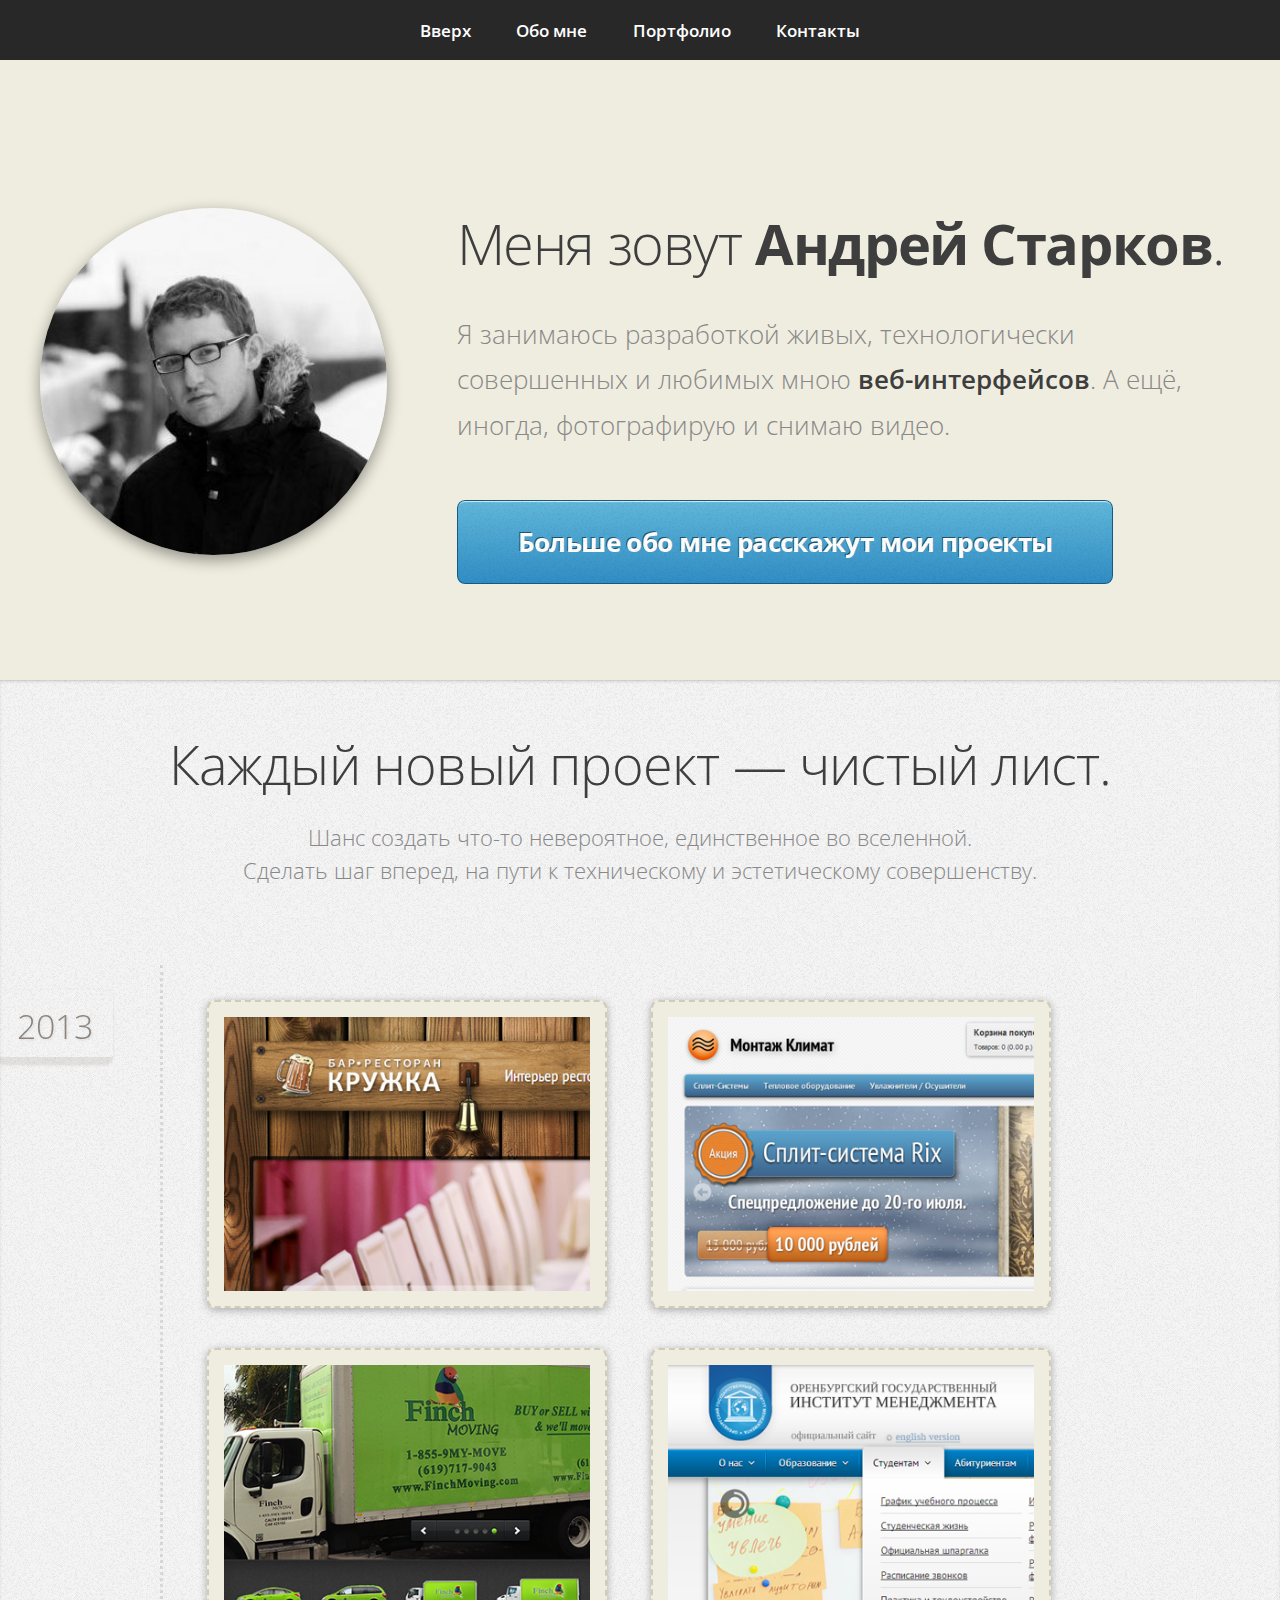
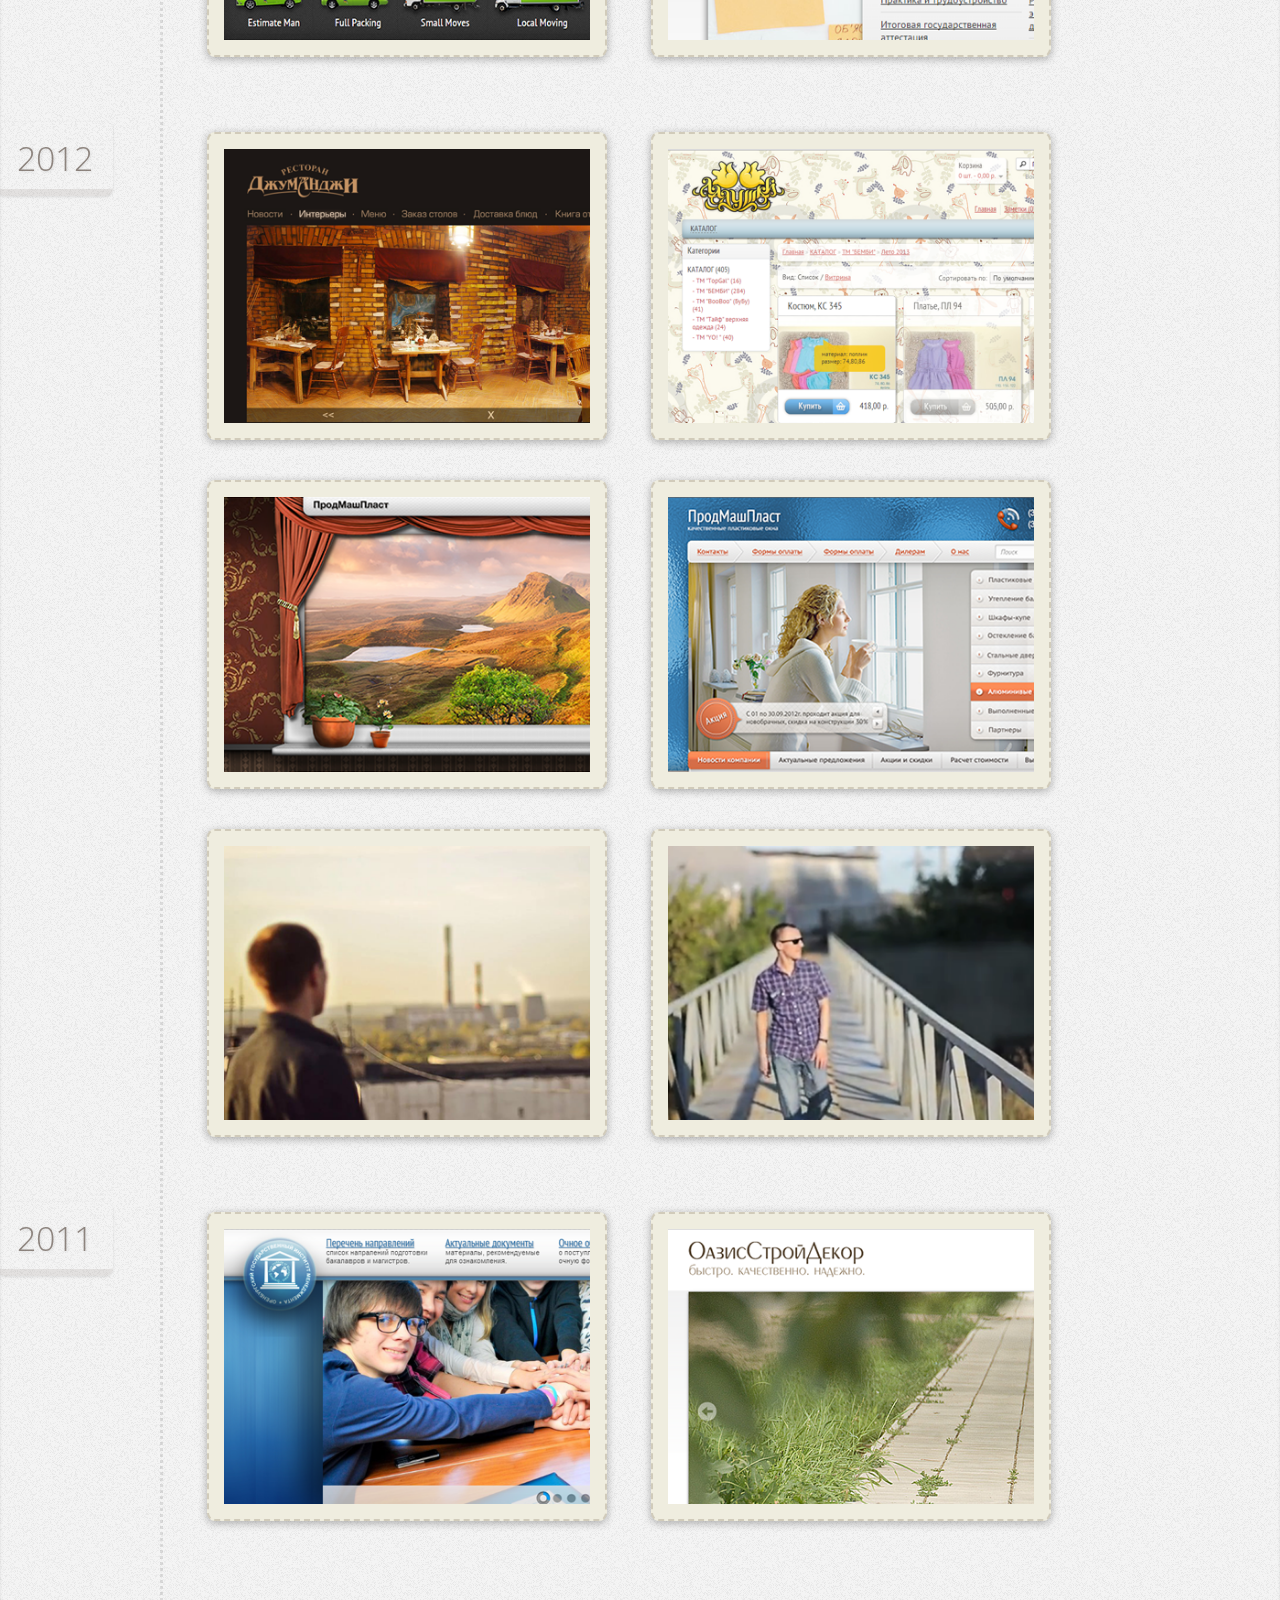
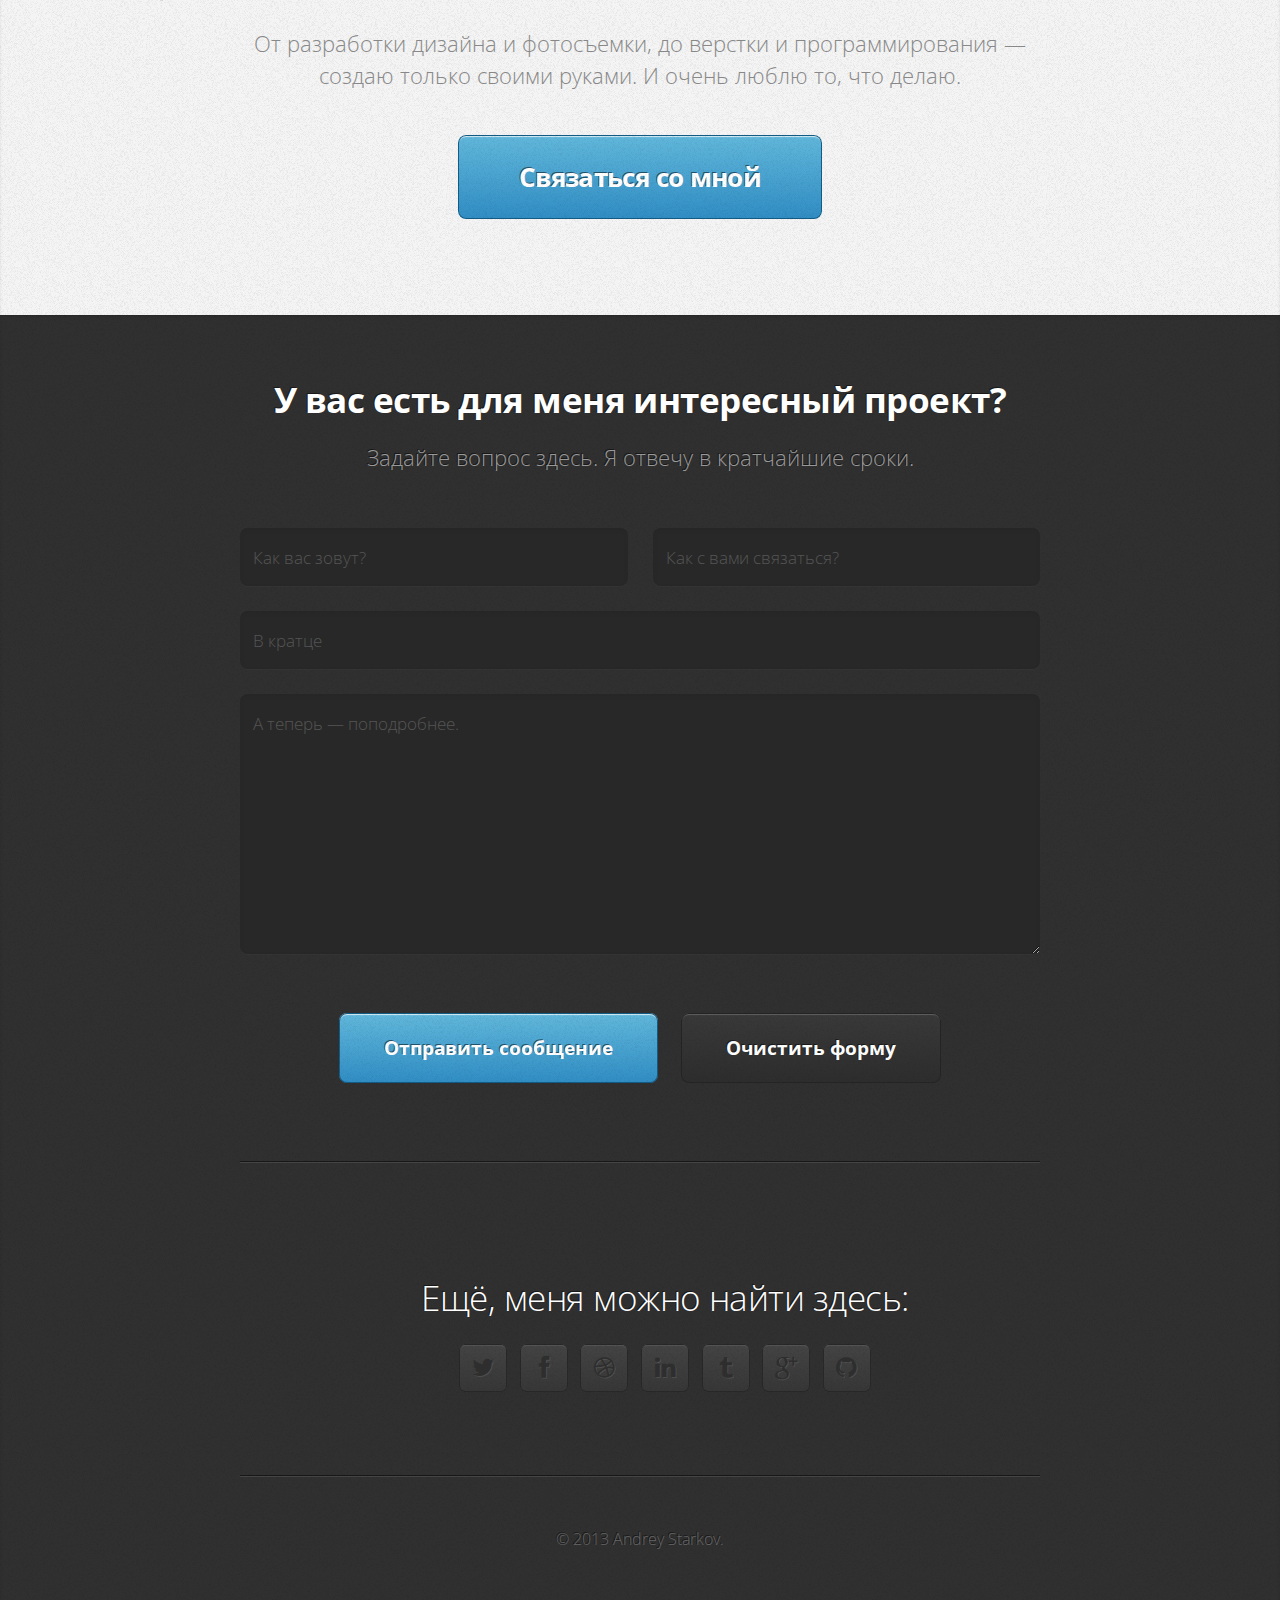
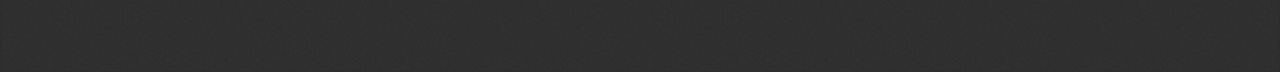
==== index.html @ d57c1509 "first public beta" ====
<!DOCTYPE HTML>
<html>
	<head>
		<title>Andrey Starkov</title>
		<meta http-equiv="content-type" content="text/html; charset=utf-8" />
		<meta name="description" content="" />
		<meta name="keywords" content="" />

		<link rel="stylesheet" type="text/css" href="css/portfolio.css" />

		<script src="js/modernizr.custom.js"></script>

		<link rel="stylesheet/less" type="text/css" href="css/root.less.css" />

		<script src="js/less.js" type="text/javascript"></script>

		<link href='http://fonts.googleapis.com/css?family=Open+Sans+Condensed:300,300italic&subset=latin,cyrillic' rel='stylesheet' type='text/css'>
		<link href='http://fonts.googleapis.com/css?family=Open+Sans:400,300,600&subset=latin,cyrillic' rel='stylesheet' type='text/css'>


		<link rel="stylesheet" href="css/font-awesome.min.css">
		<link rel="stylesheet" href="css/tooltipster.css">

		<!--[if IE 7]>
		  <link rel="stylesheet" href="path/to/font-awesome/css/font-awesome-ie7.min.css">
		<![endif]-->

		<noscript>
			<link rel="stylesheet" href="css/skel-noscript.css" />
			<link rel="stylesheet" href="css/style.css" />
			<link rel="stylesheet" href="css/style-desktop.css" />
		</noscript>
		<!--[if lte IE 9]><link rel="stylesheet" href="css/ie9.css" /><![endif]-->
		<!--[if lte IE 8]><script src="js/html5shiv.js"></script><link rel="stylesheet" href="css/ie8.css" /><![endif]-->
		<!--[if lte IE 7]><link rel="stylesheet" href="css/ie7.css" /><![endif]-->
	</head>
	<body>

		<!-- Nav -->
			<nav id="nav">
				<ul>
					<li><a href="#top">Вверх</a></li>
					<li><a href="#work">Обо мне</a></li>
					<li><a href="#portfolio">Портфолио</a></li>
					<li><a href="#contact">Контакты</a></li>
				</ul>
			</nav>

		<!-- Home -->
			<div class="wrapper wrapper-style1 wrapper-first" style="background-color: #EFEDDF">
				<article class="container" id="top">
					<div class="row">
						<div class="4u">
							<span class="me image image-full"><img src="images/me.jpg" alt="" /></span>
						</div>
						<div class="8u">
							<header>
								<h1>Меня зовут <strong>Андрей Старков</strong>.</h1>
							</header>
							<p>Я занимаюсь разработкой живых, технологически совершенных и любимых мною <strong>веб-интерфейсов</strong>. А ещё, иногда, фотографирую и снимаю видео.</p>
							<a href="#work" class="button button-big">Больше обо мне расскажут мои проекты</a>
						</div>
					</div>
				</article>
			</div>

		<!-- Portfolio -->
			<div class="wrapper wrapper-style3">

				<article id="work">

					<header>
						<h2 class="thin">Каждый новый проект &mdash; чистый лист.</h2>
						<span>Шанс создать что-то невероятное, единственное во вселенной.<br>
							  Сделать шаг вперед, на пути к техническому и эстетическому совершенству.</span>
					</header>

				<div class="container">

					<div class="timeline">

					</div>
					<ul class="pf-grid">

					<div class="era p13">
						<div class="point y13">2013</div>
						<div class="point-frame"></div>
						<li>
							<figure>
								<div><img src="images/works/1.png" alt="img01"></div>
								<figcaption>
									<h3>Бар-ресторан &#171;Кружка&#187; </h3>
									<span>Разработка сайта под ключ.</span>

									<p>Первый мой эксперимент с чем-то &#171;деревянным&#187;.
									   Часы, проведенные в фотошопе, разбавились фотосъемкой панорамм с парой кружек
									   пшеничного, твердо закрепившись уютным кодом на пределе совешенства.

									</p>

									<a href="http://kruzhka-bar.ru/" class="pf-btn-about tt-dev"><i class="icon-plus"></i> О проекте</a>
									<a href="#" class="pf-btn-go tt-go">
									<i class="icon-thumbs-up-alt icon-large"></i>
									</a>
								</figcaption>
							</figure>

						</li>

						<li>

							<figure>
								<div><img src="images/works/6.png" alt="img06"></div>
								<figcaption>
									<h3>&#171;Монтаж Климат&#187;</h3>
									<span>Дизайн, разработка.</span>
									<p>Малобюджетный интернет-магазин климатического оборудования. Изначально планировалось сделать всего лишь каталог,
									   но удержаться от соблазна сделать полноценный магазин так и не вышло.</p>
									<a href="http://mt-klimat.ru/" class="pf-btn-about tt-dev"><i class="icon-plus"></i> О проекте</a>
									<a href="#" class="pf-btn-go tt-go">
									<i class="icon-thumbs-up-alt icon-large"></i>
									</a>
								</figcaption>
							</figure>
						</li>

						<li>
							<figure>

								<div><img src="images/works/finchmoving.png" alt="img05"></div>
								<figcaption>
									<h3>Finch Moving Services</h3>
									<span>Разработка сайта, дизайн.</span>
									<p>Не сложное решение на основе Wordpress для брата из солнечной калифорнии.
									   Не смотря на то, что часть контента до сих пор не готова,
									   сайт приносит фантастическую для России прибыль. </p>
									<a href="http://finchmovingservices.com/" class="pf-btn-about tt-dev"https://vimeo.com/44561710><i class="icon-plus"></i> О проекте</a>
									<a href="#" class="pf-btn-go tt-go"><i class="icon-thumbs-up-alt icon-large"></i></a>
								</figcaption>
							</figure>
						</li>

						<li>
							<figure>
								<div><img src="images/works/2.png" alt="img02"></div>
								<figcaption>
									<h3>ГОУ ВПО ОГИМ.</h3>
									<span>Дизайн, разработка.</span>
									<p>Занимаюсь разработкой, и не менее мучительной поддержкой этого гиганта с 2009-го года. Много скучных компонентов
									   1С Битрикс, и немного нестандартных для образовательного сайта решений. </p>

									<a href="http://ogim.ru/" class="pf-btn-about tt-dev" target="_blank"><i class="icon-plus"></i> О проекте</a>
									<a href="#" class="pf-btn-go tt-go"><i class="icon-thumbs-up-alt icon-large"></i></a>
								</figcaption>
							</figure>
						</li>

					</div>

					<div class="era p12">
						<div class="point y12">2012</div>
						<div class="point-frame"></div>
						<li>
							<figure>

								<div><img src="images/works/5.png" alt="img05"></div>
								<figcaption>
									<h3>Ресторан «Джуманджи»</h3>
									<span>Разработка сайта под ключ.</span>
									<p>Старый, но очень любимый проект. Каждая картинка, панорама или строчка кода создавалась с особым трепетом.
										Снималось на теплый, ламповый Nikon D80, код и дизайн рождался прямо в блокноте. Смотрю на него и улыбаюсь.</p>

									<a target="_blank" href="http://www.djumandji.ru/" class="pf-btn-about tt-dev"><i class="icon-plus"></i> О проекте</a>
									<a href="#" class="pf-btn-go tt-go"><i class="icon-thumbs-up-alt icon-large"></i></a>
								</figcaption>
							</figure>
						</li>

						<li>
							<figure>
								<div><img src="images/works/4.png" alt="img04"></div>
								<figcaption>
									<h3>Ладушки</h3>
									<span>Дизайн, разработка.</span>

									<p>Сайт для друзей за ноль рублей. С тех пор, мне открылась сакральная
										тайна создания интернет-магазинов. И на том спасибо. Жаль, что позже этот проект
										ушел из рук в руки и был частично разрушен.	</p>
									<a target="_blank" href="http://laduski.com/" class="pf-btn-about tt-dev"><i class="icon-plus"></i> О проекте</a>
									<a href="#" class="pf-btn-go tt-go"><i class="icon-thumbs-up-alt icon-large"></i></a>
								</figcaption>
							</figure>
						</li>
						<li>
							<figure>
								<div><img src="images/works/pmp1.png" alt="img02"></div>
								<figcaption>
									<h3>Продмашпласт</h3>
									<span>Дизайн, разработка.</span>

									<p>Второй вариант дизайна для вышеупомятутой организации. В процессе отчаяния,
									   я не просто нариовал дизайн, но и создал готовый шаблон для Bitrix. За что, был жестко наказан.
									   Дизайн/шаблон продается.
									</p>

									<a href="#" class="pf-btn-about"><i class="icon-plus"></i> О проекте</a>
									<a href="#" class="pf-btn-go tt-go"><i class="icon-thumbs-up-alt icon-large"></i></a>
								</figcaption>
							</figure>
						</li>

						<li>
							<figure>
								<div><img src="images/works/pmp2.png" alt="img02"></div>
								<figcaption>
									<h3>Продмашпласт.</h3>
									<span>Веб-дизайн.</span>
									<p>Первый вариант дизайна. Классическая структура элементов, с любовью разгрупированные
									слои, включая продуманый до мелочей, интерфейс мастера &#171;удаленного&#187; замера и расчета.
									Дизайн продается!

									</p>

									<a href="#" class="pf-btn-about"><i class="icon-plus"></i> О проекте</a>
									<a href="#" class="pf-btn-go tt-go"><i class="icon-thumbs-up-alt icon-large"></i></a>
								</figcaption>
							</figure>
						</li>

						<li>
							<figure>
								<div><img src="images/works/pdt.png" alt="img02"></div>
								<figcaption>
									<h3>Пыль да Таун.</h3>
									<span>Видеосъемка, монтаж.</span>
									<p>Очень любимый проект. Ни с чем не сравнимая история съемки знакомых ребят за ноль рублей,
									с бесценным опытом и позитивом на перевес. </p>

									<a target="_blank" href="https://vimeo.com/51458451" class="pf-btn-about">Посмотреть</a>
									<a href="#" class="pf-btn-go tt-go"><i class="icon-thumbs-up-alt icon-large"></i></a>
								</figcaption>
							</figure>
						</li>


						<li>
							<figure>
								<div><img src="images/works/nachalo.png" alt="img02"></div>
								<figcaption>
									<h3>Малай - Начало.</h3>
									<span>Видеосъемка, монтаж.</span>
									<p>Самое первое околохудожественное видео, которое я когда либо снимал и монтировал своими руками.
										Снятно и смонтировано почти за сутки. Смотрю, и радуюсь картинкам.</p>

									<a href="https://vimeo.com/44561710" target="_blank" class="pf-btn-about"><i class="icon-plus"></i> О проекте</a>
									<a href="#" class="pf-btn-go tt-go"><i class="icon-thumbs-up-alt icon-large"></i></a>
								</figcaption>
							</figure>
						</li>
					</div>

					<div class="era p11">
						<div class="point y13">2011</div>
						<div class="point-frame"></div>

						<li>
							<figure>
								<div><img src="images/works/3.png" alt="img03"></div>
								<figcaption>
									<h3>ОГИМ Абитуриент</h3>
									<span>Дизайн, разработка.</span>
									<p>Небольшой, обособленный микропортал для поступающих в ОГИМ. Всё предельно просто!
									Впервые верстал и писал код на основе собственного дизайна. Тем и примечателен.</p>

									<a href="http://www.ogim.ru/abiturient" target="_blank" class="pf-btn-about tt-dev"><i class="icon-plus"></i> О проекте</a>
									<a href="#" class="pf-btn-go tt-go"><i class="icon-thumbs-up-alt icon-large"></i></a>
								</figcaption>
							</figure>
						</li>


						<li>
							<figure>
								<div><img src="images/works/trotuar.png" alt="img03"></div>
								<figcaption>
									<h3>ОазисСтройДекор</h3>
									<span>Разработка, фотография.</span>

									<p>Когда-то всё было очень грустно, и это тому пример. Я никогда не сделаю вам такой сайт. Это было давно, и я был пьян. Хотя, высокохудожественные
									фотографии плитки, не могут не радовать.</p>

									<a href="http://www.trotuar56.ru" target="_blank" class="pf-btn-about tt-dev"><i class="icon-plus"></i> О проекте</a>
									<a href="#" class="pf-btn-go tt-go"><i class="icon-thumbs-up-alt icon-large"></i></a>
								</figcaption>
							</figure>
						</li>
					 </div>
					</ul>

				</div>

					<footer>
						<p>От разработки дизайна и фотосъемки, до верстки и программирования &mdash; <br>
						   создаю только своими руками. И очень люблю то, что делаю.
						</p>
						<a href="#contact" class="button button-big">Связаться со мной</a>
					</footer>
				</article>
			</div>

		<!-- Contact -->
			<div class="wrapper wrapper-style4">
				<article id="contact">
					<header>
						<h2>У вас есть для меня интересный проект?</h2>
						<span>Задайте вопрос здесь. Я отвечу в кратчайшие сроки.</span>
					</header>
					<div>
						<div class="row">
							<div class="12u">
								<form method="post" action="#">
									<div>
										<div class="row half">
											<div class="6u">
												<input type="text" name="name" id="name" placeholder="Как вас зовут?" />
											</div>
											<div class="6u">
												<input type="text" name="email" id="email" placeholder="Как с вами связаться?" />
											</div>
										</div>
										<div class="row half">
											<div class="12u">
												<input type="text" name="subject" id="subject" placeholder="В кратце" />
											</div>
										</div>
										<div class="row half">
											<div class="12u">
												<textarea name="message" id="message" placeholder="А теперь &mdash; поподробнее."></textarea>
											</div>
										</div>
										<div class="row">
											<div class="12u">
												<a href="#" class="button form-button-submit">Отправить сообщение</a>
												<a href="#" class="button button-alt form-button-reset">Очистить форму</a>
											</div>
										</div>
									</div>
								</form>
							</div>
						</div>
						<div class="row row-special">
							<div class="12u">
								<h3 class="thin">Ещё, меня можно найти здесь:</h3>
								<ul class="social">
									<li class="twitter"><a href="http://twitter.com/n33co" class="icon icon-twitter"><span>Twitter</span></a></li>
									<li class="facebook"><a href="#" class="icon icon-facebook"><span>Facebook</span></a></li>
									<li class="dribbble"><a href="http://dribbble.com/n33" class="icon icon-dribbble"><span>Dribbble</span></a></li>
									<li class="linkedin"><a href="#" class="icon icon-linkedin"><span>LinkedIn</span></a></li>
									<li class="tumblr"><a href="#" class="icon icon-tumblr"><span>Tumblr</span></a></li>
									<li class="googleplus"><a href="#" class="icon icon-google-plus"><span>Google+</span></a></li>
									<li class="github"><a href="http://github.com/n33" class="icon icon-github"><span>Github</span></a></li>
									<!--
									<li class="rss"><a href="#" class="icon icon-rss"><span>RSS</span></a></li>
									<li class="instagram"><a href="#" class="icon icon-instagram"><span>Instagram</span></a></li>
									<li class="foursquare"><a href="#" class="icon icon-foursquare"><span>Foursquare</span></a></li>
									<li class="skype"><a href="#" class="icon icon-skype"><span>Skype</span></a></li>
									<li class="soundcloud"><a href="#" class="icon icon-soundcloud"><span>Soundcloud</span></a></li>
									<li class="youtube"><a href="#" class="icon icon-youtube"><span>YouTube</span></a></li>
									<li class="blogger"><a href="#" class="icon icon-blogger"><span>Blogger</span></a></li>
									<li class="flickr"><a href="#" class="icon icon-flickr"><span>Flickr</span></a></li>
									<li class="vimeo"><a href="#" class="icon icon-vimeo"><span>Vimeo</span></a></li>
									-->
								</ul>
							</div>
						</div>
					</div>
					<footer>
						<p id="copyright">
							&copy; 2013 Andrey Starkov.
						</p>
					</footer>
				</article>
			</div>

		<script src="http://code.jquery.com/jquery-1.10.1.min.js"></script>
		<script src="js/toucheffects.js"></script>
		<script src="js/transit.js"></script>
		<script src="js/colors.js"></script>
		<script src="js/tooltipster.js"></script>
		<script src="js/shadow.js"></script>
		<script src="js/config.js"></script>
		<script src="js/skel.min.js"></script>

		<script src="js/engine.js"></script>

	</body>
</html>
---- css/portfolio.css ----
*, *:after, *:before { -webkit-box-sizing: border-box; -moz-box-sizing: border-box; box-sizing: border-box; }

body, html { font-size: 100%; padding: 0; margin: 0;}

.clearfix:before, .clearfix:after { content: " "; display: table; }
.clearfix:after { clear: both; }

.container > header {
	margin: 0 auto;
	padding: 2em;
	text-align: center;
	background: rgba(0,0,0,0.01);
}


.thin {
font-family: 'Open Sans Condensed', sans-serif;
font-weight: 300;
font-size: 2em;
}

h2.thin { font-size: 3.1em; }

.container > header h1 {
	font-size: 2.625em;
	line-height: 1.3;
	margin: 0;
	font-weight: 300;
}

.pf-grid {
	padding: 20px 20px 20px 20px;
	max-width: 1300px;
	margin: 0 auto;
	list-style: none;
	text-align: center;
}

.pf-grid li {
	display: inline-block;
	width: 440px;
	margin: 0;
	padding: 20px;
	text-align: left;
	position: relative;
}

.pf-grid figure {
	margin: 0;
	position: relative;
}



.pf-grid figcaption a {
	position:absolute;
	color:#FFF;
	display:block;
	text-decoration:none;
	margin:0 auto;
	font-family: 'Open Sans';
	font-size: 14px;
	text-shadow: 1px 1px 3px rgba(0,0,0,0.8);
	border-radius:5px;
	font-weight: 400;
	border:solid 1px #D94E3B;
	background: #EF7247;
	text-align:center;
	padding:3px 10px;
	-webkit-box-shadow: 0px 4px 0px #c14014;
    -moz-box-shadow: 0px 3px 0px #c14014;
    box-shadow: 0px 3px 0px #c14014;
}

.pf-grid figcaption {
	position: absolute;
	top: 0; left: 0; padding: 20px;

	font-family: 'Open Sans Condensed', sans-serif;
	box-shadow: 5px 0 25px rgba(0,0,0,0.4);

	color: #888;
}

.pf-grid figcaption p {
	padding-top: 5px;
	color: #d3d3d3; display: block;
	font-family: 'Open Sans';
	font-size: 12px;
	line-height: 17px;
}
.pf-grid figcaption h3 {
	margin: 0;
	padding: 0;
	color: #fff;
	font-family: 'Open Sans Condensed', sans-serif;
	font-weight: 300;
	font-size: 20px;
}
.pf-grid figure img {

	max-width: 100%;
	display: block;
	position: relative;
}

.pf-grid figcaption {
	position: absolute;
	top: 0;
	left: 0;
	padding: 20px;
	background: #333;
	font-family: 'Open Sans Condensed', sans-serif;

	color: #888;
}

.pf-grid figcaption h3 {
	margin: 0;
	padding: 0;
	color: #fff;
	font-family: 'Open Sans Condensed', sans-serif;
	font-weight: 300;
	font-size: 20px;
}


.pf-grid li {
	-webkit-perspective: 1700px;
	-moz-perspective: 1700px;
	perspective: 1700px;
	-webkit-perspective-origin: 0 50%;
	-moz-perspective-origin: 0 50%;
	perspective-origin: 0 50%;
}

.pf-grid figure {
	-webkit-transform-style: preserve-3d;
	-moz-transform-style: preserve-3d;
	transform-style: preserve-3d;
}

.pf-grid figure > div {
	overflow: hidden;
}

.pf-grid figure img {
	-webkit-transition: -webkit-transform 0.4s;
	-moz-transition: -moz-transform 0.4s;
	transition: transform 0.4s;
}

.no-touch .pf-grid figure:hover img,
.pf-grid figure.cs-hover img {
	-webkit-transform: translateX(25%);
	-moz-transform: translateX(25%);
	-ms-transform: translateX(25%);
	transform: translateX(25%);
}

.pf-grid figcaption {
	height: 310px;
	width: 53%;
	margin-left: -3px;
	margin-top: -3px;
	opacity: 0;
	-webkit-backface-visibility: hidden;
	-moz-backface-visibility: hidden;
	backface-visibility: hidden;
	-webkit-transform-origin: 0 0;
	-moz-transform-origin: 0 0;
	transform-origin: 0 0;
	-webkit-transform: rotateY(-90deg);
	-moz-transform: rotateY(-90deg);
	transform: rotateY(-90deg);
	-webkit-transition: -webkit-transform 0.4s, opacity 0.1s 0.3s;
	-moz-transition: -moz-transform 0.4s, opacity 0.1s 0.3s;
	transition: transform 0.4s, opacity 0.1s 0.3s;
}

.no-touch .pf-grid figure:hover figcaption,
.pf-grid figure.cs-hover figcaption {
	opacity: 1;
	-webkit-transform: rotateY(0deg);
	-moz-transform: rotateY(0deg);
	transform: rotateY(0deg);
	-webkit-transition: -webkit-transform 0.4s, opacity 0.1s;
	-moz-transition: -moz-transform 0.4s, opacity 0.1s;
	transition: transform 0.4s, opacity 0.1s;
}

@media screen and (max-width: 31.5em) {
	.pf-grid {
		padding: 10px 10px 100px 10px;
	}
	.pf-grid li {
		width: 100%;
		min-width: 300px;
	}
}
---- css/root.less.css ----
@base-color: #EFEDDF;

@color-text: #666;

/* SC 1*/

@sc1-light: rgba(236,240,241,1);
@sc1-brown: rgba(78,63,53,0.5);
@sc1-green: rgba(93, 190, 169, 0.5);
@color-high: rgba(199,66,58,0.5);


@sc2-green: #009872; /* rgba(0,152,114, 1); */
@sc2-white: #E9F2F1; /* rgba(233,242,241, 1); */
@sc2-green: #009872; /* rgba(0,152,114, 1); */
@sc2-blue: #29659C; /* rgba(41,101,156, 1); */
@sc2-yellow: #FFC254; /* rgba(255,194,84, 1); */
@sc2-red: #C7423A; /* rgba(199,66,56, 1); */

.tooltipster-punk {
    border-radius: 5px;
    border-bottom: 3px solid rgba(78, 63, 53, 0.9);
    background: rgba(209, 203, 186, 0.9);
    color: #111;
    box-shadow: 0px 3px 16px rgba(0,0,0,0.6);
}
.tooltipster-punk .tooltipster-content {
    font-family: 'Open Sans', monospace;
    font-size: 14px;
    line-height: 16px;
    font-weight: 600;
    padding: 8px 10px;
}

.icon-plus {
    padding-right: 5px;
}

.pf-btn-about {
   width:120px;
   bottom: 20px; left: 15px;
}

.pf-btn-go {
   width: 45px;
   right: 15px;
   bottom: 20px;
}

.point-frame {
opacity: 0;
position: absolute; height: 85%; top: 4%;
width: 120px; border: 3px dashed @sc1-green;
border-right: 0px;
border-radius: 40px 00px 0px 40px;
left: -70px;
z-index: 5;
}

.pf-grid figure { padding: 15px; background: @base-color;
border: 2px dashed #D1CBBA;
border-radius: 8px; box-shadow: 0 0 0 4px #111, 2px 1px 6px 4px rgba(10, 10, 0, 0.5);
}

.pf-grid img { }

.timeline { position: absolute; left: 10%; top: 25px; width: 5px; height: 100%;
border-left: 3px dotted rgba(0,0,0,0.1); }

.container { position: relative; }

.era .point { border-bottom: 7px solid rgba(0,0,0,0);
 font-size: 34px; padding: 20px 20px 15px 20px; margin-left: -170px; position: absolute;
 border-radius: 8px; top: 30px; z-index: 10;
 text-shadow: 1px 1px 3px rgba(0,0,0,0.1);
 color: rgba(78,63,53,0.6); font-family: 'Open Sans'; font-weight: 200;
 border-bottom: 7px solid rgba(78,63,53,0.1);
 box-shadow: 0 1px 3px rgba(0,0,0,0.1);
}

.era { width: 930px; margin-left: 100px; padding-top: 20px; position: relative;
padding-bottom: 10px; border-radius: 8px; margin-bottom: 5px;
box-shadow: 0 0 0 rgba(0,0,0,0); border-left: 7px solid rgba(199,66,58,0); }

.timeline .y13 { top: 140px; }
.timeline .y12 { top: 500px; }
.timeline .y11 { top: 820px; }

.pf-grid figure {
    box-shadow: 0 2px 8px rgba(0,0,0,0.3);
}
---- css/tooltipster.css ----
html {
	 -webkit-font-smoothing: antialiased;
}


/* This is the default Tooltipster theme (feel free to modify or duplicate and create multiple themes!): */
.tooltipster-default {
	border-radius: 5px; 
	border: 2px solid #000;
	background: #4c4c4c;
	color: #fff;
}

/* Use this next selector to style things like font-size and line-height: */
.tooltipster-default .tooltipster-content {
	font-family: Arial, sans-serif;
	font-size: 14px;
	line-height: 16px;
	padding: 8px 10px;
	overflow: hidden;
}

/* This next selector defines the color of the border on the outside of the arrow. This will automatically match the color and size of the border set on the main tooltip styles. Set display: none; if you would like a border around the tooltip but no border around the arrow */
.tooltipster-default .tooltipster-arrow .tooltipster-arrow-border {
	/* border-color: ... !important; */
}


/* If you're using the icon option, use this next selector to style them */
.tooltipster-icon {
	cursor: help;
	margin-left: 4px;
}








/* This is the base styling required to make all Tooltipsters work */
.tooltipster-base {
	padding: 0;
	font-size: 0;
	line-height: 0;
	position: absolute;
	z-index: 9999999;
	pointer-events: none;
	width: auto;
	overflow: visible;
}
.tooltipster-base .tooltipster-content {
	overflow: hidden;
}


/* These next classes handle the styles for the little arrow attached to the tooltip. By default, the arrow will inherit the same colors and border as what is set on the main tooltip itself. */
.tooltipster-arrow {
	display: block;
	text-align: center;
	width: 100%;
	height: 100%;
	position: absolute;
	top: 0;
	left: 0;
	z-index: -1;
}
.tooltipster-arrow span, .tooltipster-arrow-border {
	display: block;
	width: 0; 
	height: 0;
	position: absolute;
}
.tooltipster-arrow-top span, .tooltipster-arrow-top-right span, .tooltipster-arrow-top-left span {
	border-left: 8px solid transparent !important;
	border-right: 8px solid transparent !important;
	border-top: 8px solid;
	bottom: -8px;
}
.tooltipster-arrow-top .tooltipster-arrow-border, .tooltipster-arrow-top-right .tooltipster-arrow-border, .tooltipster-arrow-top-left .tooltipster-arrow-border {
	border-left: 9px solid transparent !important;
	border-right: 9px solid transparent !important;
	border-top: 9px solid;
	bottom: -8px;
}

.tooltipster-arrow-bottom span, .tooltipster-arrow-bottom-right span, .tooltipster-arrow-bottom-left span {
	border-left: 8px solid transparent !important;
	border-right: 8px solid transparent !important;
	border-bottom: 8px solid;
	top: -8px;
}
.tooltipster-arrow-bottom .tooltipster-arrow-border, .tooltipster-arrow-bottom-right .tooltipster-arrow-border, .tooltipster-arrow-bottom-left .tooltipster-arrow-border {
	border-left: 9px solid transparent !important;
	border-right: 9px solid transparent !important;
	border-bottom: 9px solid;
	top: -8px;
}
.tooltipster-arrow-top span, .tooltipster-arrow-top .tooltipster-arrow-border, .tooltipster-arrow-bottom span, .tooltipster-arrow-bottom .tooltipster-arrow-border {
	left: 0;
	right: 0;
	margin: 0 auto;
}
.tooltipster-arrow-top-left span, .tooltipster-arrow-bottom-left span {
	left: 6px;
}
.tooltipster-arrow-top-left .tooltipster-arrow-border, .tooltipster-arrow-bottom-left .tooltipster-arrow-border {
	left: 5px;
}
.tooltipster-arrow-top-right span,  .tooltipster-arrow-bottom-right span {
	right: 6px;
}
.tooltipster-arrow-top-right .tooltipster-arrow-border, .tooltipster-arrow-bottom-right .tooltipster-arrow-border {
	right: 5px;
}
.tooltipster-arrow-left span, .tooltipster-arrow-left .tooltipster-arrow-border {
	border-top: 8px solid transparent !important;
	border-bottom: 8px solid transparent !important; 
	border-left: 8px solid;
	top: 50%;
	margin-top: -7px;
	right: -8px;
}
.tooltipster-arrow-left .tooltipster-arrow-border {
	border-top: 9px solid transparent !important;
	border-bottom: 9px solid transparent !important; 
	border-left: 9px solid;
	margin-top: -8px;
}
.tooltipster-arrow-right span, .tooltipster-arrow-right .tooltipster-arrow-border {
	border-top: 8px solid transparent !important;
	border-bottom: 8px solid transparent !important; 
	border-right: 8px solid;
	top: 50%;
	margin-top: -7px;
	left: -8px;
}
.tooltipster-arrow-right .tooltipster-arrow-border {
	border-top: 9px solid transparent !important;
	border-bottom: 9px solid transparent !important; 
	border-right: 9px solid;
	margin-top: -8px;
}


/* Some CSS magic for the awesome animations - feel free to make your own custom animations and reference it in your Tooltipster settings! */

.tooltipster-fade {
	opacity: 0;
	-webkit-transition-property: opacity;
	-moz-transition-property: opacity;
	-o-transition-property: opacity;
	-ms-transition-property: opacity;
	transition-property: opacity;
}
.tooltipster-fade-show {
	opacity: 1;
}

.tooltipster-grow {
	-webkit-transform: scale(0,0);
	-moz-transform: scale(0,0);
	-o-transform: scale(0,0);
	-ms-transform: scale(0,0);
	transform: scale(0,0);
	-webkit-transition-property: -webkit-transform;
	-moz-transition-property: -moz-transform;
	-o-transition-property: -o-transform;
	-ms-transition-property: -ms-transform;
	transition-property: transform;
	-webkit-backface-visibility: hidden;
}
.tooltipster-grow-show {
	-webkit-transform: scale(1,1);
	-moz-transform: scale(1,1);
	-o-transform: scale(1,1);
	-ms-transform: scale(1,1);
	transform: scale(1,1);
	-webkit-transition-timing-function: cubic-bezier(0.175, 0.885, 0.320, 1);
	-webkit-transition-timing-function: cubic-bezier(0.175, 0.885, 0.320, 1.15); 
	-moz-transition-timing-function: cubic-bezier(0.175, 0.885, 0.320, 1.15); 
	-ms-transition-timing-function: cubic-bezier(0.175, 0.885, 0.320, 1.15); 
	-o-transition-timing-function: cubic-bezier(0.175, 0.885, 0.320, 1.15); 
	transition-timing-function: cubic-bezier(0.175, 0.885, 0.320, 1.15);
}

.tooltipster-swing {
	opacity: 0;
	-webkit-transform: rotateZ(4deg);
	-moz-transform: rotateZ(4deg);
	-o-transform: rotateZ(4deg);
	-ms-transform: rotateZ(4deg);
	transform: rotateZ(4deg);
	-webkit-transition-property: -webkit-transform, opacity;
	-moz-transition-property: -moz-transform;
	-o-transition-property: -o-transform;
	-ms-transition-property: -ms-transform;
	transition-property: transform;
}
.tooltipster-swing-show {
	opacity: 1;
	-webkit-transform: rotateZ(0deg);
	-moz-transform: rotateZ(0deg);
	-o-transform: rotateZ(0deg);
	-ms-transform: rotateZ(0deg);
	transform: rotateZ(0deg);
	-webkit-transition-timing-function: cubic-bezier(0.230, 0.635, 0.495, 1);
	-webkit-transition-timing-function: cubic-bezier(0.230, 0.635, 0.495, 2.4); 
	-moz-transition-timing-function: cubic-bezier(0.230, 0.635, 0.495, 2.4); 
	-ms-transition-timing-function: cubic-bezier(0.230, 0.635, 0.495, 2.4); 
	-o-transition-timing-function: cubic-bezier(0.230, 0.635, 0.495, 2.4); 
	transition-timing-function: cubic-bezier(0.230, 0.635, 0.495, 2.4);
}

.tooltipster-fall {
	top: 0;
	-webkit-transition-property: top;
	-moz-transition-property: top;
	-o-transition-property: top;
	-ms-transition-property: top;
	transition-property: top;
	-webkit-transition-timing-function: cubic-bezier(0.175, 0.885, 0.320, 1);
	-webkit-transition-timing-function: cubic-bezier(0.175, 0.885, 0.320, 1.15); 
	-moz-transition-timing-function: cubic-bezier(0.175, 0.885, 0.320, 1.15); 
	-ms-transition-timing-function: cubic-bezier(0.175, 0.885, 0.320, 1.15); 
	-o-transition-timing-function: cubic-bezier(0.175, 0.885, 0.320, 1.15); 
	transition-timing-function: cubic-bezier(0.175, 0.885, 0.320, 1.15); 
}
.tooltipster-fall-show {
}
.tooltipster-fall.tooltipster-dying {
	-webkit-transition-property: all;
	-moz-transition-property: all;
	-o-transition-property: all;
	-ms-transition-property: all;
	transition-property: all;
	top: 0px !important;
	opacity: 0;
}

.tooltipster-slide {
	left: -40px;
	-webkit-transition-property: left;
	-moz-transition-property: left;
	-o-transition-property: left;
	-ms-transition-property: left;
	transition-property: left;
	-webkit-transition-timing-function: cubic-bezier(0.175, 0.885, 0.320, 1);
	-webkit-transition-timing-function: cubic-bezier(0.175, 0.885, 0.320, 1.15); 
	-moz-transition-timing-function: cubic-bezier(0.175, 0.885, 0.320, 1.15); 
	-ms-transition-timing-function: cubic-bezier(0.175, 0.885, 0.320, 1.15); 
	-o-transition-timing-function: cubic-bezier(0.175, 0.885, 0.320, 1.15); 
	transition-timing-function: cubic-bezier(0.175, 0.885, 0.320, 1.15);
}
.tooltipster-slide.tooltipster-slide-show {
}
.tooltipster-slide.tooltipster-dying {
	-webkit-transition-property: all;
	-moz-transition-property: all;
	-o-transition-property: all;
	-ms-transition-property: all;
	transition-property: all;
	left: 0px !important;
	opacity: 0;
}


/* CSS transition for when contenting is changing in a tooltip that is still open. The only properties that will NOT transition are: width, height, top, and left */
.tooltipster-content-changing {
	opacity: 0.5;
	-webkit-transform: scale(1.1, 1.1);
	-moz-transform: scale(1.1, 1.1);
	-o-transform: scale(1.1, 1.1);
	-ms-transform: scale(1.1, 1.1);
	transform: scale(1.1, 1.1);
}
---- css/skel-noscript.css ----
html,body,div,span,applet,object,iframe,h1,h2,h3,h4,h5,h6,p,blockquote,pre,a,abbr,acronym,address,big,cite,code,del,dfn,em,img,ins,kbd,q,s,samp,small,strike,strong,sub,sup,tt,var,b,u,i,center,dl,dt,dd,ol,ul,li,fieldset,form,label,legend,table,caption,tbody,tfoot,thead,tr,th,td,article,aside,canvas,details,embed,figure,figcaption,footer,header,hgroup,menu,nav,output,ruby,section,summary,time,mark,audio,video{margin:0;padding:0;border:0;font-size:100%;font:inherit;vertical-align:baseline}article,aside,details,figcaption,figure,footer,header,hgroup,menu,nav,section{display:block}body{line-height:1}ol,ul{list-style:none}blockquote,q{quotes:none}blockquote:before,blockquote:after,q:before,q:after{content:'';content:none}table{border-collapse:collapse;border-spacing:0}body{-webkit-text-size-adjust:none}*,*:before,*:after{-moz-box-sizing:border-box;-webkit-box-sizing:border-box;-o-box-sizing:border-box;-ms-box-sizing:border-box;box-sizing:border-box}.container{width:1200px;margin:0 auto}.\31 2u{width:100%}.\31 1u{width:91.6666666667%}.\31 0u{width:83.3333333333%}.\39 u{width:75%}.\38 u{width:66.6666666667%}.\37 u{width:58.3333333333%}.\36 u{width:50%}.\35 u{width:41.6666666667%}.\34 u{width:33.3333333333%}.\33 u{width:25%}.\32 u{width:16.6666666667%}.\31 u{width:8.3333333333%}.\-11u{margin-left:91.6666666667%}.\-10u{margin-left:83.3333333333%}.\-9u{margin-left:75%}.\-8u{margin-left:66.6666666667%}.\-7u{margin-left:58.3333333333%}.\-6u{margin-left:50%}.\-5u{margin-left:41.6666666667%}.\-4u{margin-left:33.3333333333%}.\-3u{margin-left:25%}.\-2u{margin-left:16.6666666667%}.\-1u{margin-left:8.3333333333%}.row>*{padding:40px 0 0 40px;float:left;-moz-box-sizing:border-box;-webkit-box-sizing:border-box;-o-box-sizing:border-box;-ms-box-sizing:border-box;box-sizing:border-box}.row+.row>*{padding-top:40px}.row{margin-left:-40px}.row:after{content:'';display:block;clear:both;height:0}.row:first-child>*{padding-top:0}.row>*{padding-top:0}.row.flush{margin-left:0}.row.flush>*{padding:0 !important}.row.half>*{padding:20px 0 0 20px}.row.half+.row.half>*{padding-top:20px}.row.half{margin-left:-20px}.row.double>*{padding:80px 0 0 80px}.row.double+.row.double>*{padding-top:80px}.row.double{margin-left:-80px}
---- css/style.css ----
@charset 'UTF-8';


	{
		-moz-box-sizing: border-box;
		-webkit-box-sizing: border-box;
		-o-box-sizing: border-box;
		-ms-box-sizing: border-box;
		box-sizing: border-box;
	}

	body, input, textarea
	{
		font-family: 'Open Sans', sans-serif;
		line-height: 1.85em;
		color: #888;
		font-weight: 300;
	}

	a
	{
		color: #3B95C6;
		text-decoration: underline;
		-moz-transition: color .2s ease-in-out;
		-webkit-transition: color .2s ease-in-out;
		-o-transition: color .2s ease-in-out;
		-ms-transition: color .2s ease-in-out;
		transition: color .2s ease-in-out;
	}

		a:hover
		{
		/*	color: #1B75A6 !important; */
		}

		a img
		{
			border: 0;
		}

	strong, b
	{
		font-weight: 600;
		color: #3e3e3e;
	}

	h1, h2, h3, h4, h5, h6
	{
		color: #3e3e3e;
	}

		h1 a, h2 a, h3 a, h4 a, h5 a, h6 a
		{
			text-decoration: none;
			color: inherit;
		}

	h2, h3, h4, h5, h6
	{
		font-weight: 700;
	}

	h1
	{
		font-weight: 300;
	}

		h1 strong
		{
			font-weight: 700;
		}

	em, i
	{
		font-style: italic;
	}

	form
	{
	}

		form input,
		form select,
		form textarea
		{
			-webkit-appearance: none;
		}

		form input[type=text],
		form input[type=password],
		form select,
		form textarea
		{
			border: 0;
			padding: 0.75em;
			font-size: 1em;
			border-radius: 8px;
			background: #282828;
			color: #bbb;
			box-shadow: inset 0px 2px 5px 0px rgba(0,0,0,0.05), 0px 1px 0px 0px rgba(255,255,255,0.025);
			width: 100%;
		}

		form input[type=text]:focus,
		form input[type=password]:focus,
		form select:focus,
		form textarea:focus
		{
			box-shadow: inset 0px 2px 5px 0px rgba(0,0,0,0.05), 0px 1px 0px 0px rgba(255,255,255,0.025), 0px 0px 2px 2px #74CAEE;
		}

		form textarea
		{
			height: 15em;
		}

		form .formerize-placeholder
		{
			color: #555 !important;
		}

		form ::-webkit-input-placeholder
		{
			color: #555 !important;
		}

		form :-moz-placeholder
		{
			color: #555 !important;
		}

		form ::-moz-placeholder
		{
			color: #555 !important;
		}

		form :-ms-input-placeholder
		{
			color: #555 !important;
		}

		form ::-moz-focus-inner
		{
			border: 0;
		}

	br.clear
	{
		clear: both;
	}

	p, ul, ol, dl, table
	{
		margin-bottom: 2em;
	}

	section,
	article
	{
		margin-bottom: 3em;
	}

	section > :last-child,
	article > :last-child
	{
		margin-bottom: 0;
	}

	section:last-child,
	article:last-child
	{
		margin-bottom: 0;
	}

	.image
	{
		display: inline-block;
	}

		.image img
		{
			display: block;
			width: 100%;
		}

	.image-full
	{
		display: block;
		width: 100%;
		margin: 0 0 2em 0;
	}

	.image-left
	{
		float: left;
		margin: 0 2em 2em 0;
	}

	.image-centered
	{
		display: block;
		margin: 0 0 2em 0;
	}

		.image-centered img
		{
			margin: 0 auto;
			width: auto;
		}

	.button
	{
		position: relative;
		display: inline-block;
		color: #fff;
		text-decoration: none;
		font-weight: 700;
		border: 0;
		outline: 0;
		cursor: pointer;
		border-radius: 8px;
		text-shadow: -1px -1px 0.5px rgba(0,0,0,0.5);
		overflow: hidden;
		background: #61b8db;
		background-image: -moz-linear-gradient(top, rgba(97,184,219,0), rgba(48,141,196,1));
		background-image: -webkit-linear-gradient(top, rgba(97,184,219,0), rgba(48,141,196,1));
		background-image: -o-linear-gradient(top, rgba(97,184,219,0), rgba(48,141,196,1));
		background-image: -ms-linear-gradient(top, rgba(97,184,219,0), rgba(48,141,196,1));
		background-image: linear-gradient(top, rgba(97,184,219,0), rgba(48,141,196,1));
		box-shadow: inset 0px 0px 0px 1px #135c86, inset 0px 2px 1px 0px rgba(255,255,255,0.75);
		-moz-transition: background-color .2s ease-in-out;
		-webkit-transition: background-color .2s ease-in-out;
		-o-transition: background-color .2s ease-in-out;
		-ms-transition: background-color .2s ease-in-out;
		transition: background-color .2s ease-in-out;
	}

		.button:before
		{
			content: '';
			display: block;
			position: absolute;
			left: 0;
			top: 0;
			width: 100%;
			height: 100%;
			background: url('images/bg.png');
		}

		.button:hover
		{
			background-color: #76cdf0;
			color: #fff !important;
		}

		.button:active
		{
			background-image: -moz-linear-gradient(top, rgba(48,141,196,1), rgba(77,164,199,0));
			background-image: -webkit-linear-gradient(top, rgba(48,141,196,1), rgba(77,164,199,0));
			background-image: -o-linear-gradient(top, rgba(48,141,196,1), rgba(77,164,199,0));
			background-image: -ms-linear-gradient(top, rgba(48,141,196,1), rgba(77,164,199,0));
			background-image: linear-gradient(top, rgba(48,141,196,1), rgba(77,164,199,0));
			box-shadow: inset 0px 0px 0px 1px #135c86, inset 0px -2px 1px 0px rgba(255,255,255,0.75);
			top: 1px;
		}

		.button-alt
		{
			background-color: #393939;
			background-image: -moz-linear-gradient(top, rgba(50,50,50,0), rgba(45,45,45,1));
			background-image: -webkit-linear-gradient(top, rgba(50,50,50,0), rgba(45,45,45,1));
			background-image: -o-linear-gradient(top, rgba(50,50,50,0), rgba(45,45,45,1));
			background-image: -ms-linear-gradient(top, rgba(50,50,50,0), rgba(45,45,45,1));
			background-image: linear-gradient(top, rgba(50,50,50,0), rgba(45,45,45,1));
			box-shadow: inset 0px 0px 0px 1px #242424, inset 0px 2px 1px 0px rgba(255,255,255,0.2);
		}

			.button-alt:hover
			{
				background-color: #444;
			}

			.button-alt:active
			{
				background-image: -moz-linear-gradient(top, rgba(45,45,45,1), rgba(50,50,50,0));
				background-image: -webkit-linear-gradient(top, rgba(45,45,45,1), rgba(50,50,50,0));
				background-image: -o-linear-gradient(top, rgba(45,45,45,1), rgba(50,50,50,0));
				background-image: -ms-linear-gradient(top, rgba(45,45,45,1), rgba(50,50,50,0));
				background-image: linear-gradient(top, rgba(45,45,45,1), rgba(50,50,50,0));
				box-shadow: inset 0px 0px 0px 1px #242424, inset 0px -2px 1px 0px rgba(255,255,255,0.2);
			}

		.button-big
		{
		}

	ul.social
	{
		cursor: default;
		margin: 0;
	}

		ul.social li
		{
			position: relative;
			display: inline-block;
			margin: 0.25em;
			top: 0;
			border-radius: 6px;
			overflow: hidden;
			background: #444;
			background-image: -moz-linear-gradient(top, rgba(0,0,0,0), rgba(0,0,0,0.2));
			background-image: -webkit-linear-gradient(top, rgba(0,0,0,0), rgba(0,0,0,0.2));
			background-image: -o-linear-gradient(top, rgba(0,0,0,0), rgba(0,0,0,0.2));
			background-image: -ms-linear-gradient(top, rgba(0,0,0,0), rgba(0,0,0,0.2));
			background-image: linear-gradient(top, rgba(0,0,0,0), rgba(0,0,0,0.2));
			-moz-transition: background-color .2s ease-in-out, top .2s ease-in-out;
			-webkit-transition: background-color .2s ease-in-out, top .2s ease-in-out;
			-o-transition: background-color .2s ease-in-out, top .2s ease-in-out;
			-ms-transition: background-color .2s ease-in-out, top .2s ease-in-out;
			transition: background-color .2s ease-in-out, top .2s ease-in-out;
			box-shadow: inset 0px 0px 0px 1px #282828, inset 0px 2px 1px 0px rgba(255,255,255,0.1);
		}

			ul.social li:before
			{
				content: '';
				display: block;
				position: absolute;
				left: 0;
				top: 0;
				width: 100%;
				height: 100%;
				background: url('images/bg.png');
			}

			ul.social li.twitter:hover				{ background-color: #2DAAE4; }
			ul.social li.facebook:hover				{ background-color: #3C5A98; }
			ul.social li.dribbble:hover				{ background-color: #C4376B; }
			ul.social li.linkedin:hover				{ background-color: #006599; }
			ul.social li.tumblr:hover				{ background-color: #51718A; }
			ul.social li.googleplus:hover			{ background-color: #DA2713; }
			ul.social li.github:hover				{ background-color: #FAFAFA; }
			ul.social li.rss:hover					{ background-color: #F2600B; }
			ul.social li.instagram:hover			{ background-color: #E0D7C8; }
			ul.social li.foursquare:hover			{ background-color: #39A3D4; }
			ul.social li.skype:hover				{ background-color: #10BEF1; }
			ul.social li.soundcloud:hover			{ background-color: #FE5419; }
			ul.social li.youtube:hover				{ background-color: #BF2E25; }
			ul.social li.blogger:hover				{ background-color: #FF6501; }
			ul.social li.flickr:hover				{ background-color: #0062DB; }
			ul.social li.vimeo:hover				{ background-color: #4C8AB0; }

			ul.social li:hover
			{
				top: -5px;
			}

			ul.social li:active
			{
				top: 0;
			}

			ul.social li a
			{
				display: block;
				position: relative;
				width: 48px;
				height: 48px;
				outline: 0;
				color: #2E2E2E !important;
				line-height: 48px;
				font-size: 24px;
				text-shadow: 1px 1px 0px rgba(255,255,255,0.1);
			}

			ul.social li a span
			{
				display: block;
				text-indent: -9999px;
			}

	.box
	{
		background: #fff;
		box-shadow: inset 0px 0px 0px 1px rgba(0,0,0,0.15), 0px 2px 3px 0px rgba(0,0,0,0.1);
		text-align: center;
	}

		.box .image-full
		{
			position: relative;
		}


/*********************************************************************************/
/* Wrappers                                                                      */
/*********************************************************************************/

	.wrapper
	{
		background-image: url('images/bg.png');
		box-shadow: inset 0px 1px 0px 0px rgba(0,0,0,0.05), inset 0px 2px 3px 0px rgba(0,0,0,0.1);
	}

	.wrapper-first
	{
		box-shadow: none;
	}

	.wrapper-style1
	{
		background-image: none;
		background-color: #fff;
	}

	.wrapper-style2
	{
		background-color: #fafafa;
		text-shadow: 1px 1px 0px #fff;
	}

	.wrapper-style3
	{
		background-color: #f4f4f4;
		/*text-shadow: 1px 1px 0px #fff; */
	}

	.wrapper-style4
	{
		background-color: #303030;
		color: #999;
		text-shadow: -1px -1px 0px #181818;
	}

		.wrapper-style4 h1,
		.wrapper-style4 h2,
		.wrapper-style4 h3,
		.wrapper-style4 h4,
		.wrapper-style4 h5,
		.wrapper-style4 h6
		{
			color: #fff;
		}

		.wrapper-style4 .row-special
		{
			border-top: solid 1px rgba(0,0,0,0.5);
			border-bottom: solid 1px rgba(0,0,0,0.5);
			box-shadow: inset 0px 1px 0px 0px rgba(255,255,255,0.1), 0px 1px 0px 0px rgba(255,255,255,0.1);
		}

/*********************************************************************************/
/* Nav                                                                           */
/*********************************************************************************/

	#nav
	{
		background-color: #282828;
		text-align: center;
		position: fixed;
		left: 0;
		top: 0;
		width: 100%;
		z-index: 10000;
		cursor: default;
	}

		#nav ul
		{
			margin: 0;
		}

		#nav li
		{
			display: inline-block;
		}

		#nav a
		{
			position: relative;
			display: block;
			color: #fff;
			text-decoration: none;
			outline: 0;
		}

			#nav a:hover
			{
				color: #fff !important;
			}

			#nav a.active:before
			{
				content: '';
				display: block;
				position: absolute;
				bottom: -0.6em;
				left: 50%;
				margin-left: -0.75em;
				border-left: solid 0.75em transparent;
				border-right: solid 0.75em transparent;
				border-top: solid 0.6em #282828;
			}

/*********************************************************************************/
/* Articles                                                                      */
/*********************************************************************************/

	#top
	{
	}

		#top .me
		{
			border-radius: 50%;
			overflow: hidden;
			box-shadow: 0px 5px 15px rgba(0,0,0,0.4);
		}

		#top p
		{
		}

			#top p a
			{
				color: inherit;
			}

/*********************************************************************************/
/* Copyright                                                                     */
/*********************************************************************************/

	#copyright
	{
		color: #666;
	}

		#copyright a
		{
			color: inherit;

			-moz-transition: color .2s ease-in-out;
			-webkit-transition: color .2s ease-in-out;
			-o-transition: color .2s ease-in-out;
			-ms-transition: color .2s ease-in-out;
			transition: color .2s ease-in-out;
		}

		#copyright a:hover
		{
			color: #777;
		}
---- css/style-desktop.css ----
/*
	Miniport 2.0 by HTML5 UP
	html5up.net | @n33co
	Free for personal and commercial use under the CCA 3.0 license (html5up.net/license)
*/

/*********************************************************************************/
/* Basic                                                                         */
/*********************************************************************************/

	body
	{
		font-size: 13pt;
		min-width: 1200px;
	}

	h1
	{
		font-size: 3.25em;
		letter-spacing: -0.025em;
	}

	h2
	{
		font-size: 2em;
		letter-spacing: -0.015em;
	}

	h3
	{
		font-size: 1.5em;
		letter-spacing: -0.015em;
	}

	h1, h2, h3, h4, h5, h6
	{
		margin: 0 0 0.75em 0;
	}

	header
	{
		margin: 0 0 3em 0;
	}

		header > span
		{
			font-size: 1.25em;
		}

	footer
	{
		margin: 3em 0 0 0;
	}

		footer > p
		{
			font-size: 1.25em;
		}

	form
	{
	}

		form .button
		{
			margin: 0 0.5em 0 0.5em;
		}

	.button
	{
		padding: 1em 2.35em 1em 2.35em;
		font-size: 1.1em;
	}

		.button-big
		{
			font-size: 1.5em;
			letter-spacing: -0.025em;
		}

	.box
	{
		padding: 2em 2em 2.5em 2em;
	}

		.box h3
		{
			margin-bottom: 0.25em;
		}

		.box .image-centered
		{
			margin-bottom: 1.25em;
		}

		.box .image-full
		{
			position: relative;
			left: 2em;
			top: 2em;
			margin: -4em 0 4em -4em;
			width: auto;
		}

/*********************************************************************************/
/* Wrappers                                                                      */
/*********************************************************************************/

	.wrapper
	{
		padding: 4em 0 5em 0;
		text-align: center;
	}

		.wrapper-first
		{
			padding-top: 12em;
		}

		.wrapper-style4 .row-special
		{
			margin: 4em 0 0 0;
			padding: 4em 0 4em 0;
		}

/*********************************************************************************/
/* Nav                                                                           */
/*********************************************************************************/

	#nav
	{
	}

		#nav a:hover
		{
			background: #383838;
		}

		#nav a:active
		{
			background: #484848;
		}

		#nav a
		{
			padding: 0.2em 1em 0.2em 1em;
			margin: 0.6em 0.2em 0.6em 0.2em;
			font-weight: 600;
			border-radius: 8px;
			-moz-transition: background-color .2s ease-in-out;
			-webkit-transition: background-color .2s ease-in-out;
			-o-transition: background-color .2s ease-in-out;
			-ms-transition: background-color .2s ease-in-out;
			transition: background-color .2s ease-in-out;
			color: #fff;
		}

/*********************************************************************************/
/* Articles                                                                      */
/*********************************************************************************/

	#top
	{
		text-align: left;
	}

		#top .me
		{
			width: 20em;
			height: 20em;
			margin: 0;
		}

		#top h1
		{
			margin-top: 0.35em;
		}

		#top p
		{
			font-size: 1.5em;
			line-height: 1.75em;
		}

	#contact
	{
		width: 800px;
		margin: 0 auto;
	}

		#contact footer
		{
			font-size: 0.9em;
		}

/*********************************************************************************/
/* Copyright                                                                     */
/*********************************************************************************/

	#copyright
	{
		font-size: 1em;
	}
---- css/ie9.css ----
/*
	Miniport 2.0 by HTML5 UP
	html5up.net | @n33co
	Free for personal and commercial use under the CCA 3.0 license (html5up.net/license)
*/

/*********************************************************************************/
/* Basic                                                                         */
/*********************************************************************************/

	.button
	{
		background-image: url('images/ie9/button.svg');
	}
	
		.button:active
		{
			background-image: url('images/ie9/button-active.svg');
		}
		
		.button-alt
		{
			background-image: url('images/ie9/button-alt.svg');
		}
		
			.button-alt:active
			{
				background-image: url('images/ie9/button-alt-active.svg');
			}

	ul.social
	{
	}
	
		ul.social li
		{
			background-image: url('images/ie9/social-li.svg');
		}
---- css/ie8.css ----
/*
	Miniport 2.0 by HTML5 UP
	html5up.net | @n33co
	Free for personal and commercial use under the CCA 3.0 license (html5up.net/license)
*/

/*********************************************************************************/
/* Basic                                                                         */
/*********************************************************************************/

	.box
	{
		border: solid 1px #ddd;
	}

/*********************************************************************************/
/* Icons                                                                         */
/*********************************************************************************/

	.featured-icon:before
	{
		font-size: 6em;
	}

/*********************************************************************************/
/* Wrappers                                                                      */
/*********************************************************************************/

	.wrapper
	{
		border-top: solid 1px #ddd;
	}
---- css/ie7.css ----
/*
	Miniport 2.0 by HTML5 UP
	html5up.net | @n33co
	Free for personal and commercial use under the CCA 3.0 license (html5up.net/license)
*/

/*********************************************************************************/
/* Basic                                                                         */
/*********************************************************************************/

	ul.social
	{
		overflow: hidden;
	}
	
		ul.social li
		{
			display: inline;
		}

	.box
	{
	}

		.box .image-full
		{
			left: 0;
			top: 0;
			margin: 0 0 2em 0;
		}

/*********************************************************************************/
/* Nav                                                                           */
/*********************************************************************************/

	#nav
	{
	}

		#nav ul
		{
			overflow: hidden;
		}
	
		#nav li
		{
			display: inline;
		}
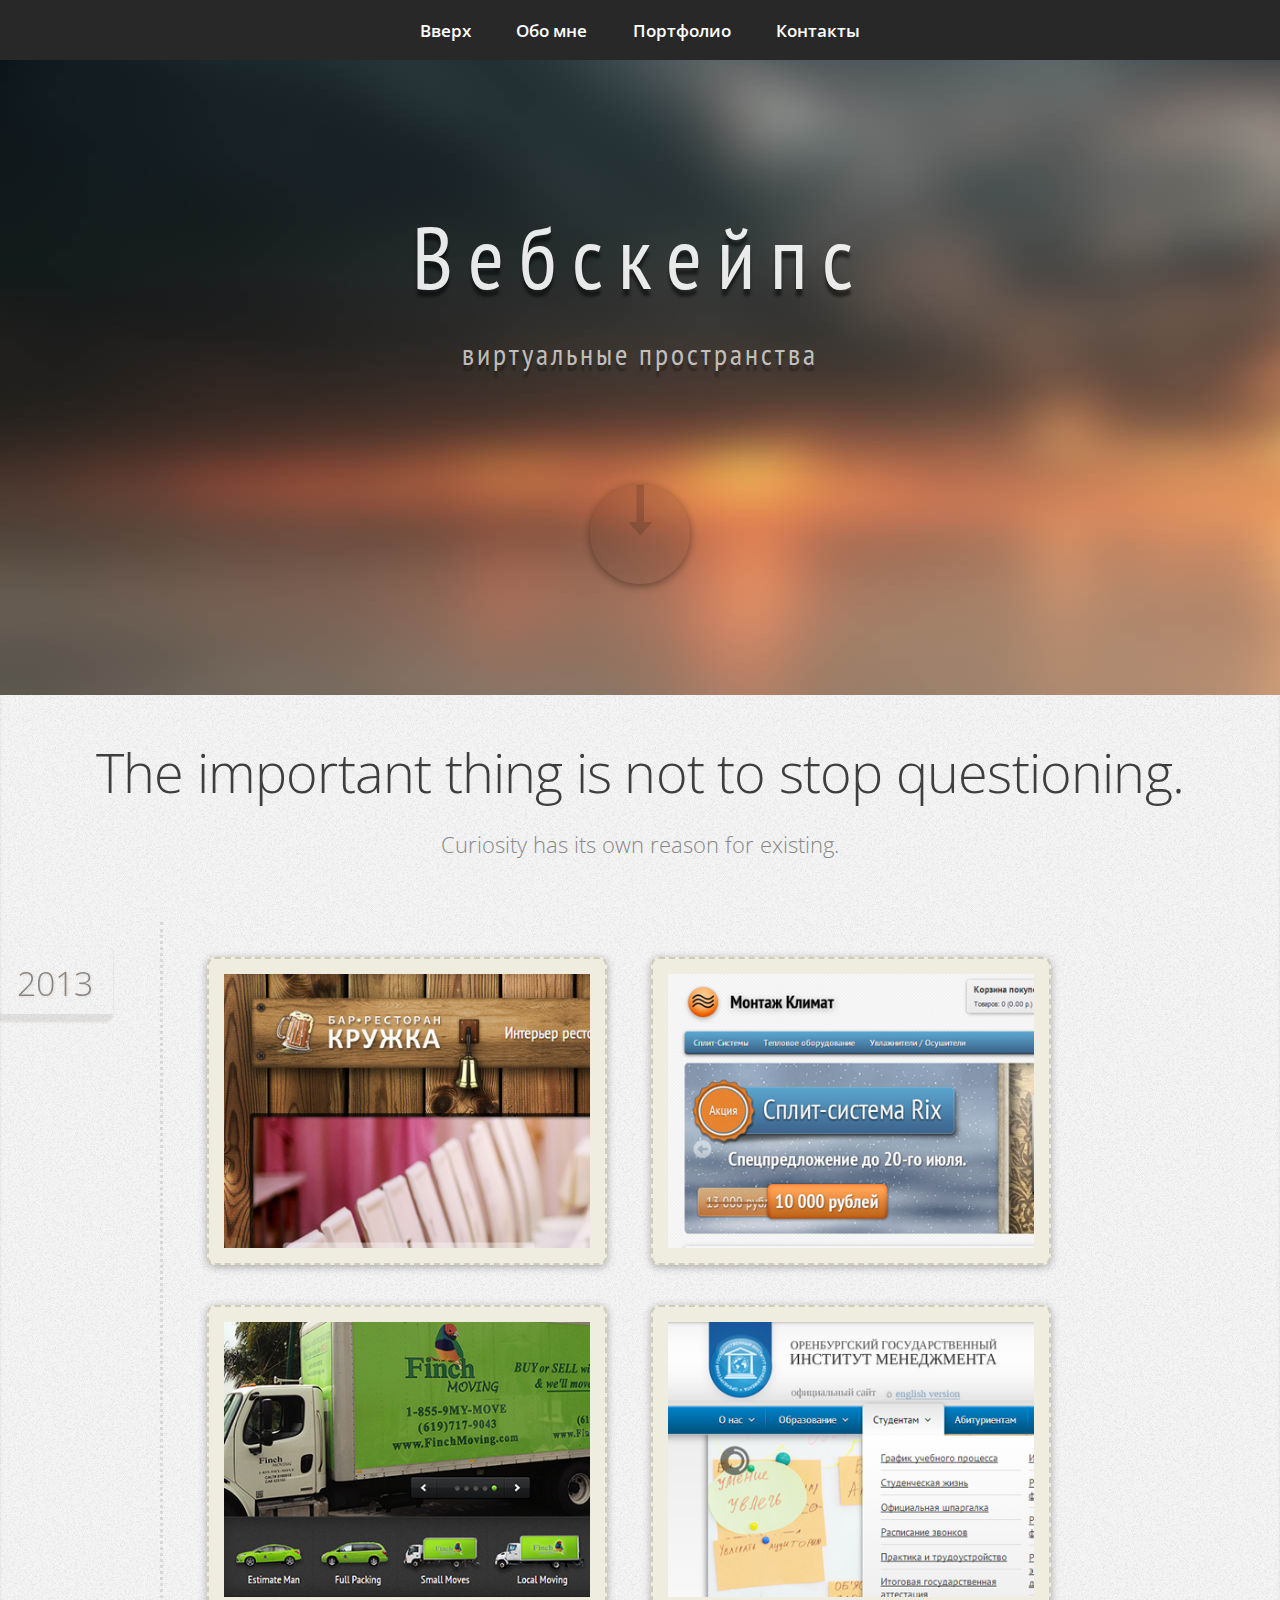
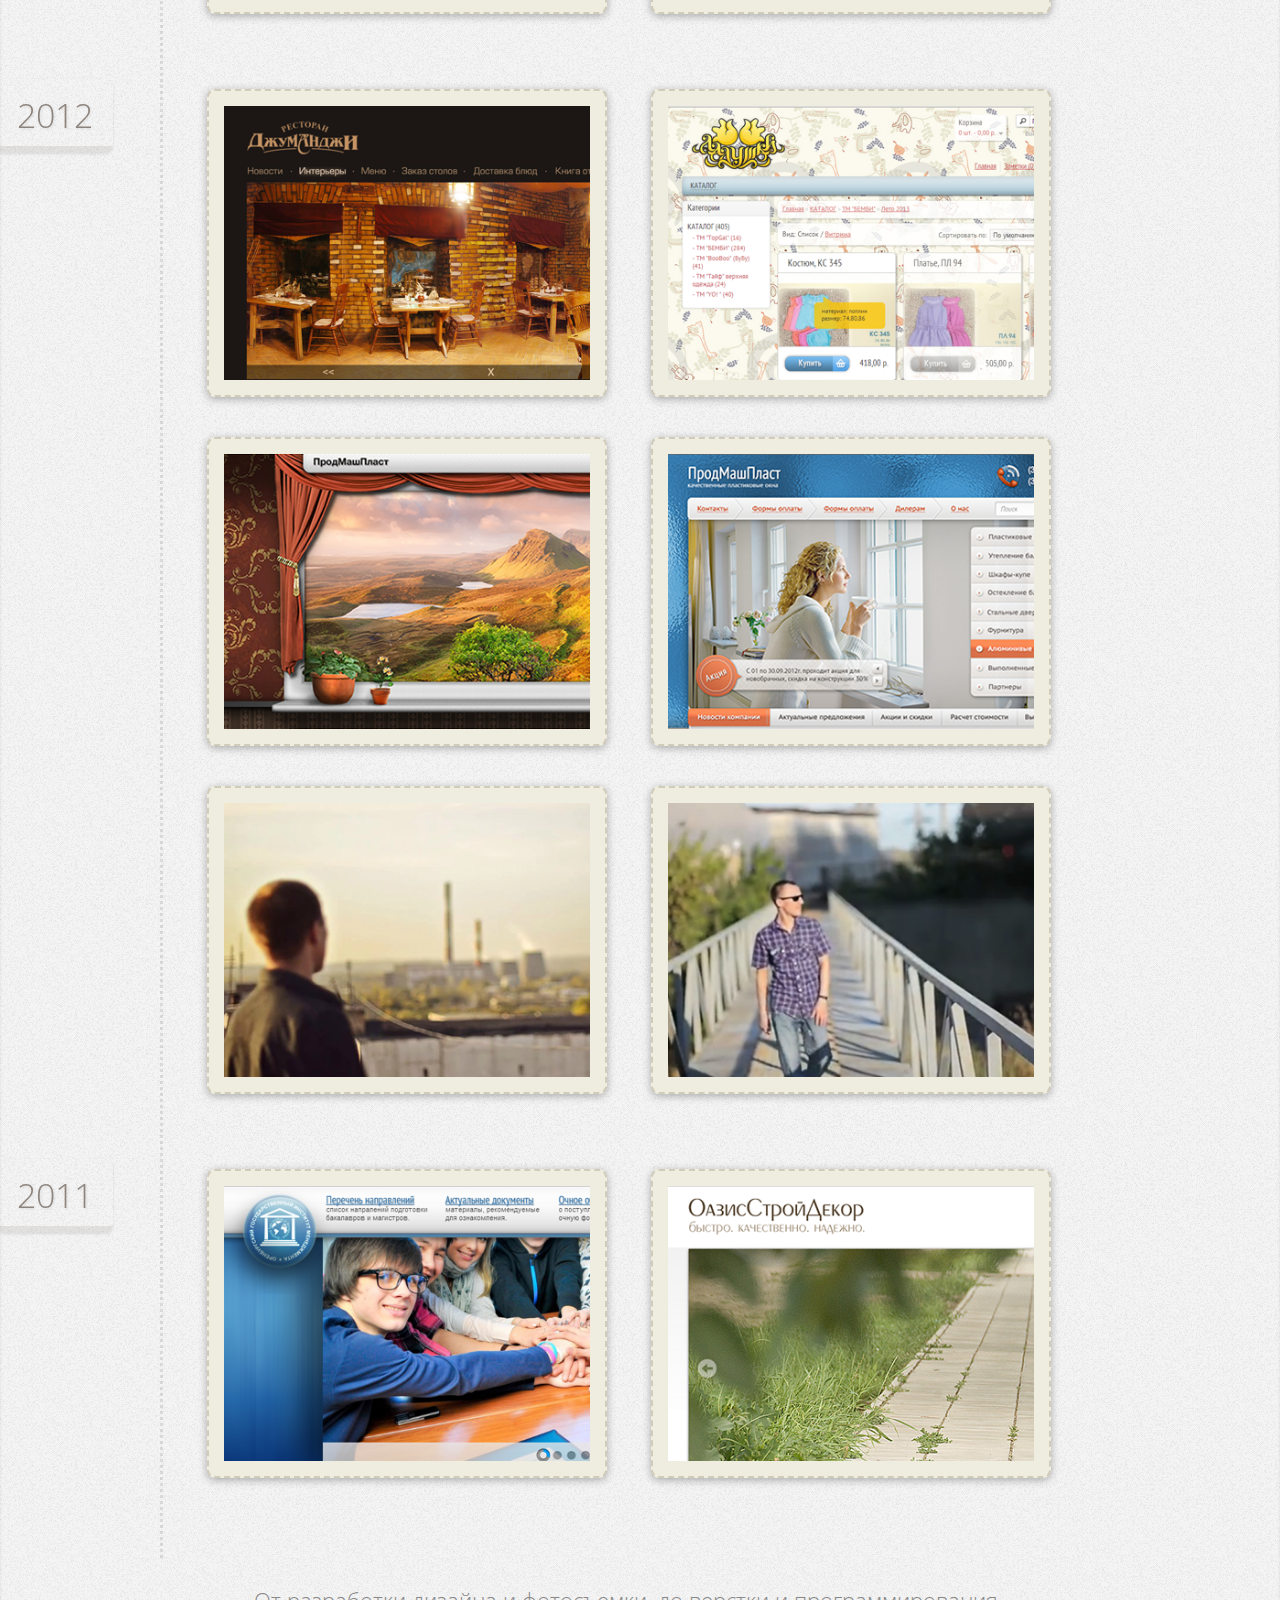
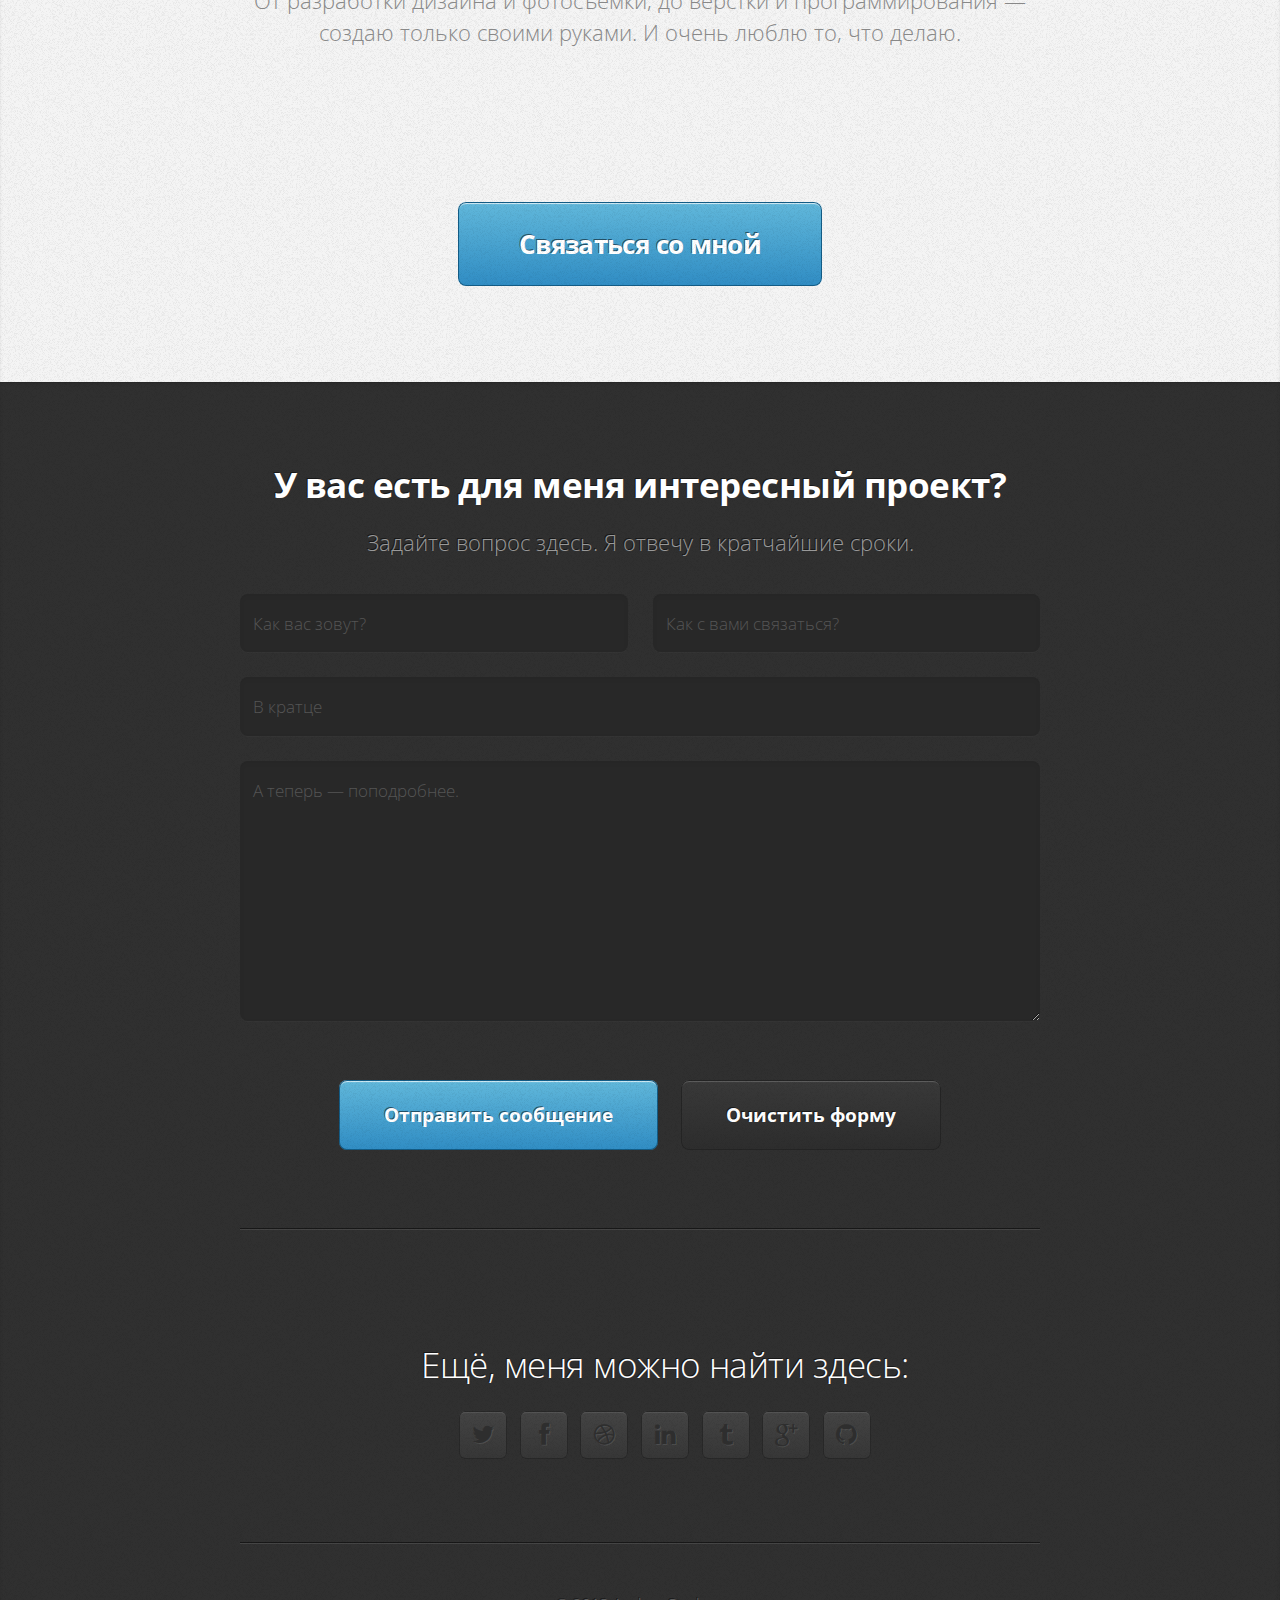
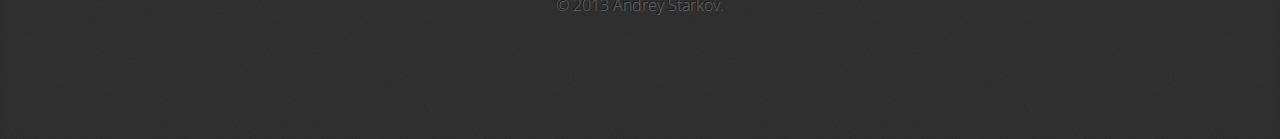
==== commit 8c6ae4d9: "drunk shit omg" ====
--- a/index.html
+++ b/index.html
@@ -16,7 +16,7 @@
 
 		<link href='http://fonts.googleapis.com/css?family=Open+Sans+Condensed:300,300italic&subset=latin,cyrillic' rel='stylesheet' type='text/css'>
 		<link href='http://fonts.googleapis.com/css?family=Open+Sans:400,300,600&subset=latin,cyrillic' rel='stylesheet' type='text/css'>
-
+		<link href='http://fonts.googleapis.com/css?family=PT+Sans+Narrow:400,700&subset=latin,cyrillic' rel='stylesheet' type='text/css'>
 
 		<link rel="stylesheet" href="css/font-awesome.min.css">
 		<link rel="stylesheet" href="css/tooltipster.css">
@@ -33,6 +33,29 @@
 		<!--[if lte IE 9]><link rel="stylesheet" href="css/ie9.css" /><![endif]-->
 		<!--[if lte IE 8]><script src="js/html5shiv.js"></script><link rel="stylesheet" href="css/ie8.css" /><![endif]-->
 		<!--[if lte IE 7]><link rel="stylesheet" href="css/ie7.css" /><![endif]-->
+		<style>
+		#header-bg {
+			position: absolute; top: 25px; left: 0px; width: 100%; height: 670px;
+			background: url(images/bg-1.jpg) left top no-repeat !important;
+		}
+		.intro-text { text-align: center ;}
+		.intro-text h1 { color: rgba(255,255,255,0.9); font-size: 5em;
+			font-family: 'PT Sans Narrow'; font-weight: 3600; letter-spacing: 15px;
+			text-shadow: 0px 7px 3px rgba(0,0,0,0.5); padding-top: 20px;}
+
+		.intro-text span { color: rgba(255,255,255,0.7); font-size: 30px;
+			letter-spacing: 3px;
+			font-family: 'PT Sans Narrow'; font-weight: 400; padding-top: 70px;
+			text-shadow: 0px 6px 2px rgba(0,0,0,0.3); }
+		 .button-big { margin-top: 110px; }
+
+		 .wrapper-shadow { box-shadow: 0px 10px 30px rgba(0,0,0,0.6); }
+
+		 .get-down { border-radius: 50px; width: 100px; height: 100px; background: rgba(0,0,0,0.1); margin: 0 auto; margin-top: 110px;
+		 	box-shadow: 0px 2px 8px rgba(0,0,0,0.4);}
+		 .get-down i { color: rgba(0,0,0,0.15); }
+		 .get-down a { width: 100%; height: 100%; display: block;}
+		</style>
 	</head>
 	<body>
 
@@ -47,32 +70,37 @@
 			</nav>
 
 		<!-- Home -->
-			<div class="wrapper wrapper-style1 wrapper-first" style="background-color: #EFEDDF">
+			<div class="wrapper wrapper-style1 wrapper-first" style="height: 670px">
+			<div id="header-bg"></div>
 				<article class="container" id="top">
 					<div class="row">
-						<div class="4u">
-							<span class="me image image-full"><img src="images/me.jpg" alt="" /></span>
-						</div>
-						<div class="8u">
-							<header>
-								<h1>Меня зовут <strong>Андрей Старков</strong>.</h1>
-							</header>
-							<p>Я занимаюсь разработкой живых, технологически совершенных и любимых мною <strong>веб-интерфейсов</strong>. А ещё, иногда, фотографирую и снимаю видео.</p>
-							<a href="#work" class="button button-big">Больше обо мне расскажут мои проекты</a>
+
+						<!--  <div class="4u">
+							<span class="me image image-full"><img  src="images/me.jpg" alt="" /></span>
+						</div>  -->
+						<div class="15u intro-text">
+							<h1>Вебскейпс</h1>
+							<span>виртуальные пространства</span>
+
+
+							<div class="get-down">
+								<a href="#work">
+								<i style="text-decoration: none" class="icon-long-arrow-down icon-3x"></i>
+								</a>
+							</div>
 						</div>
 					</div>
 				</article>
 			</div>
 
 		<!-- Portfolio -->
-			<div class="wrapper wrapper-style3">
+			<div class="wrapper wrapper-style3 wrapper-shadow">
 
 				<article id="work">
 
 					<header>
-						<h2 class="thin">Каждый новый проект &mdash; чистый лист.</h2>
-						<span>Шанс создать что-то невероятное, единственное во вселенной.<br>
-							  Сделать шаг вперед, на пути к техническому и эстетическому совершенству.</span>
+						<h2 class="thin">The important thing is not to stop questioning. </h2>
+						<span>Curiosity has its own reason for existing.</span>
 					</header>
 
 				<div class="container">
--- a/css/style.css
+++ b/css/style.css
@@ -207,6 +207,61 @@
 			margin: 0 auto;
 			width: auto;
 		}
+
+
+
+/*
+	.pf-button a {
+
+	position:relative;
+	width: 360px;
+	color:rgba(255,255,255,0.8);
+	display:block;
+	text-decoration:none;
+	margin:0 auto;
+	font-family: 'Open Sans Condensed';
+	font-weight: 300;
+	font-size: 35px;
+	text-shadow: 1px 1px 3px rgba(0,0,0,0.1);
+	border-radius:6px;
+	font-weight: 400;
+	border:solid 1px #554a43;
+	background: #4E3F35;
+	text-align:center;
+	padding:15px 10px;
+	-webkit-box-shadow: 0px 6px 0px #1d140e;
+    -moz-box-shadow: 0px 6px 0px #1d140e;
+    box-shadow: 0px 6px 0px #1d140e;
+	}
+
+*/
+	.pf-button { width: 420px; border-radius: 6px; padding: 30px;
+
+	margin: 0 auto; position: relative; top: 50px;
+	}
+
+	.pf-button a {
+	position:relaive;
+	width: 290px;
+	color: rgba(255,255,255,0.8);
+	display:block;
+	text-decoration:none;
+	margin:0 auto;
+	font-family: 'Open Sans Condensed';
+	font-weight: 300;
+	font-size: 35px;
+	text-shadow: 1px 1px 3px rgba(0,0,0,0.1);
+	border-radius:6px;
+	font-weight: 400;
+	border:solid 1px #693935;
+	background: #B9493E;
+	text-align:center;
+	padding:15px 10px;
+	-webkit-box-shadow: 0px 6px 0px #693935;
+    -moz-box-shadow: 0px 6px 0px #693935;
+    box-shadow: 0px 6px 0px #693935;
+    }
+
 
 	.button
 	{
--- a/css/style-desktop.css
+++ b/css/style-desktop.css
@@ -39,7 +39,7 @@
 
 	header
 	{
-		margin: 0 0 3em 0;
+		margin: 1em 0 2em 0;
 	}
 
 		header > span
@@ -114,7 +114,7 @@
 
 		.wrapper-first
 		{
-			padding-top: 12em;
+			padding-top: 11em;
 		}
 
 		.wrapper-style4 .row-special
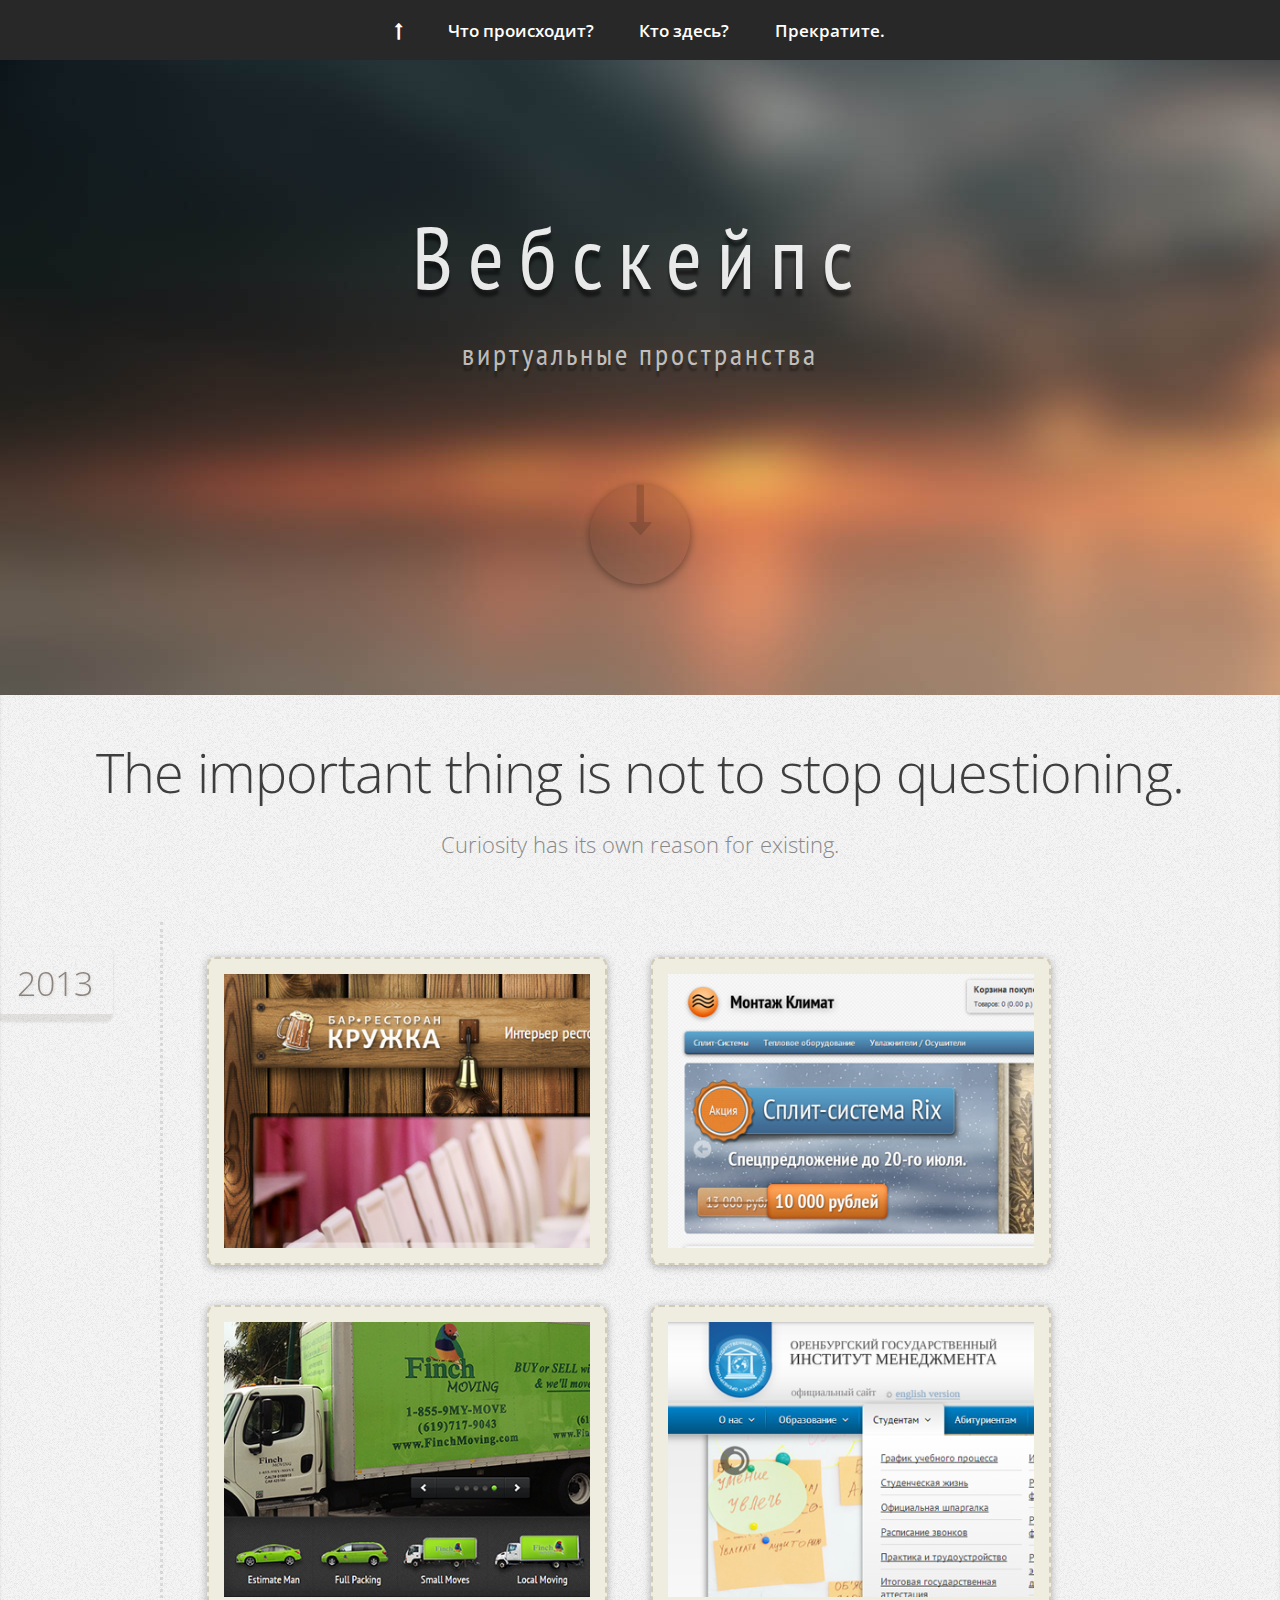
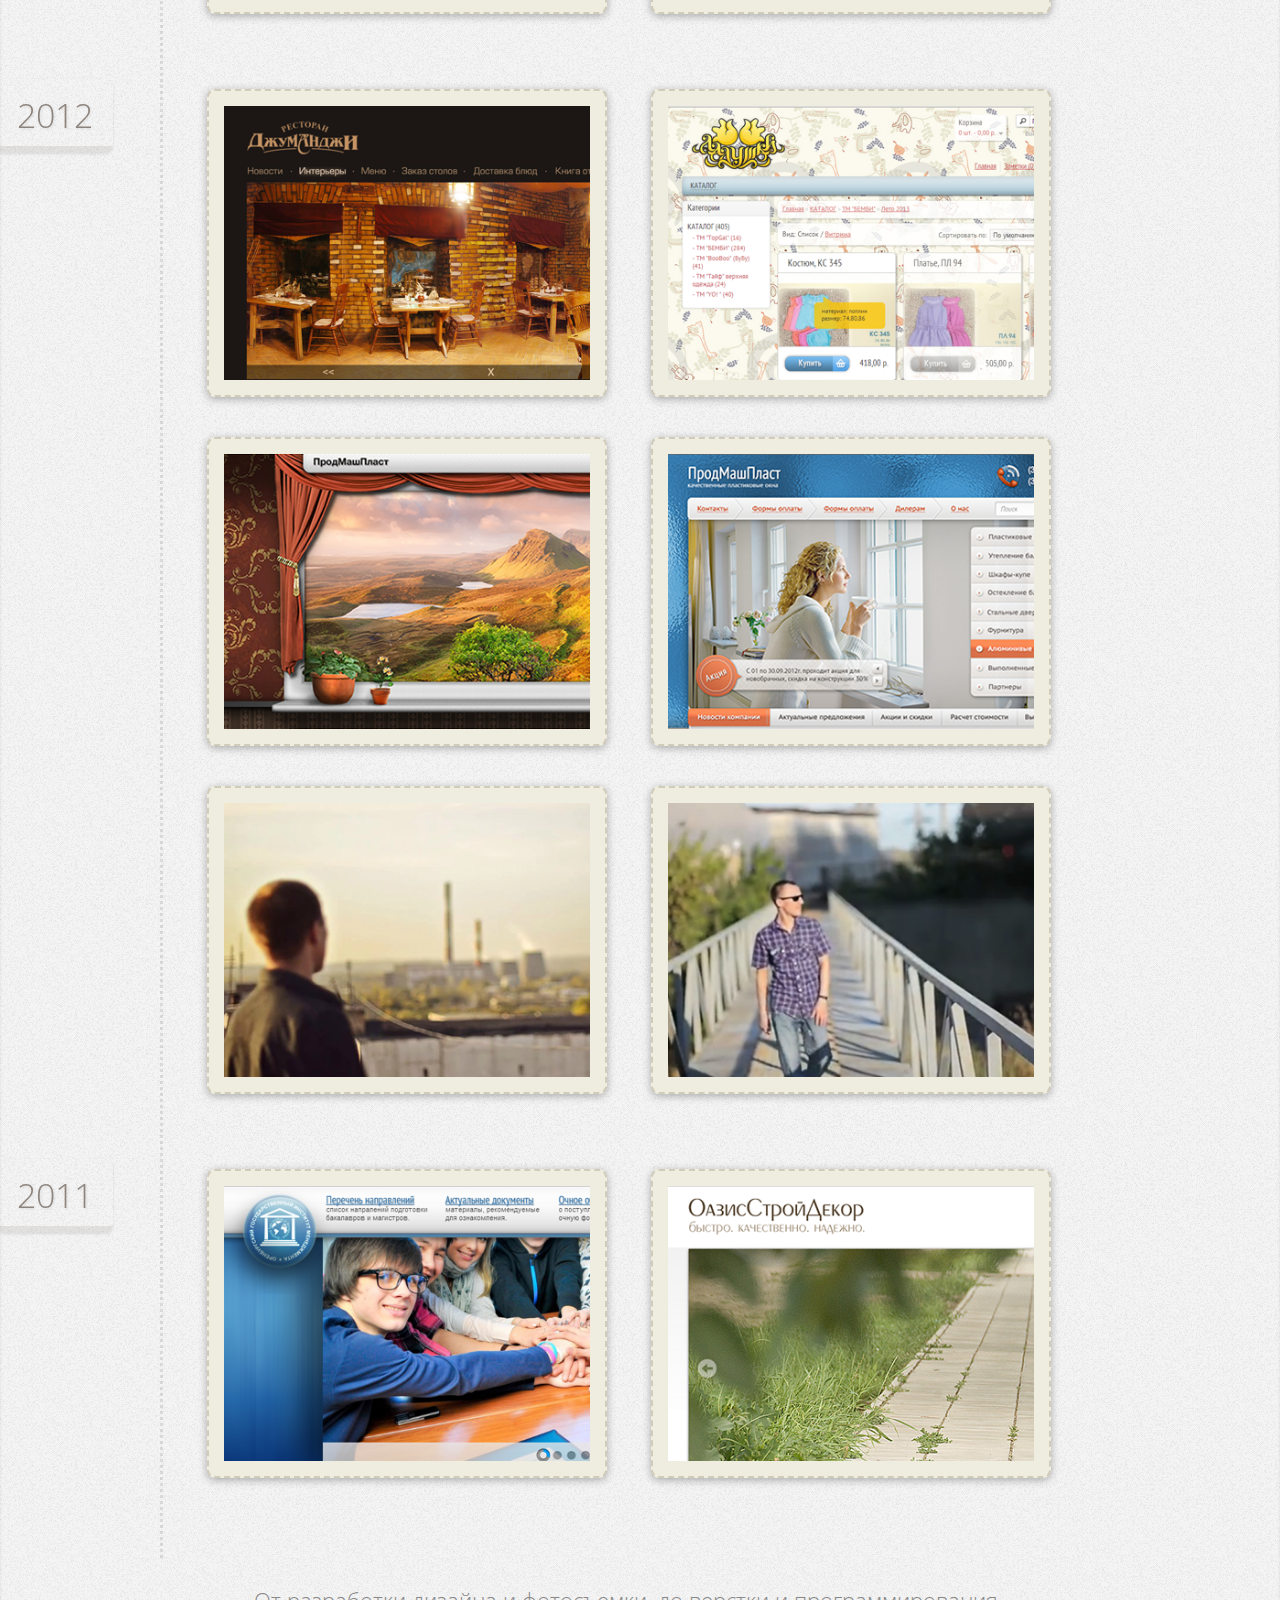
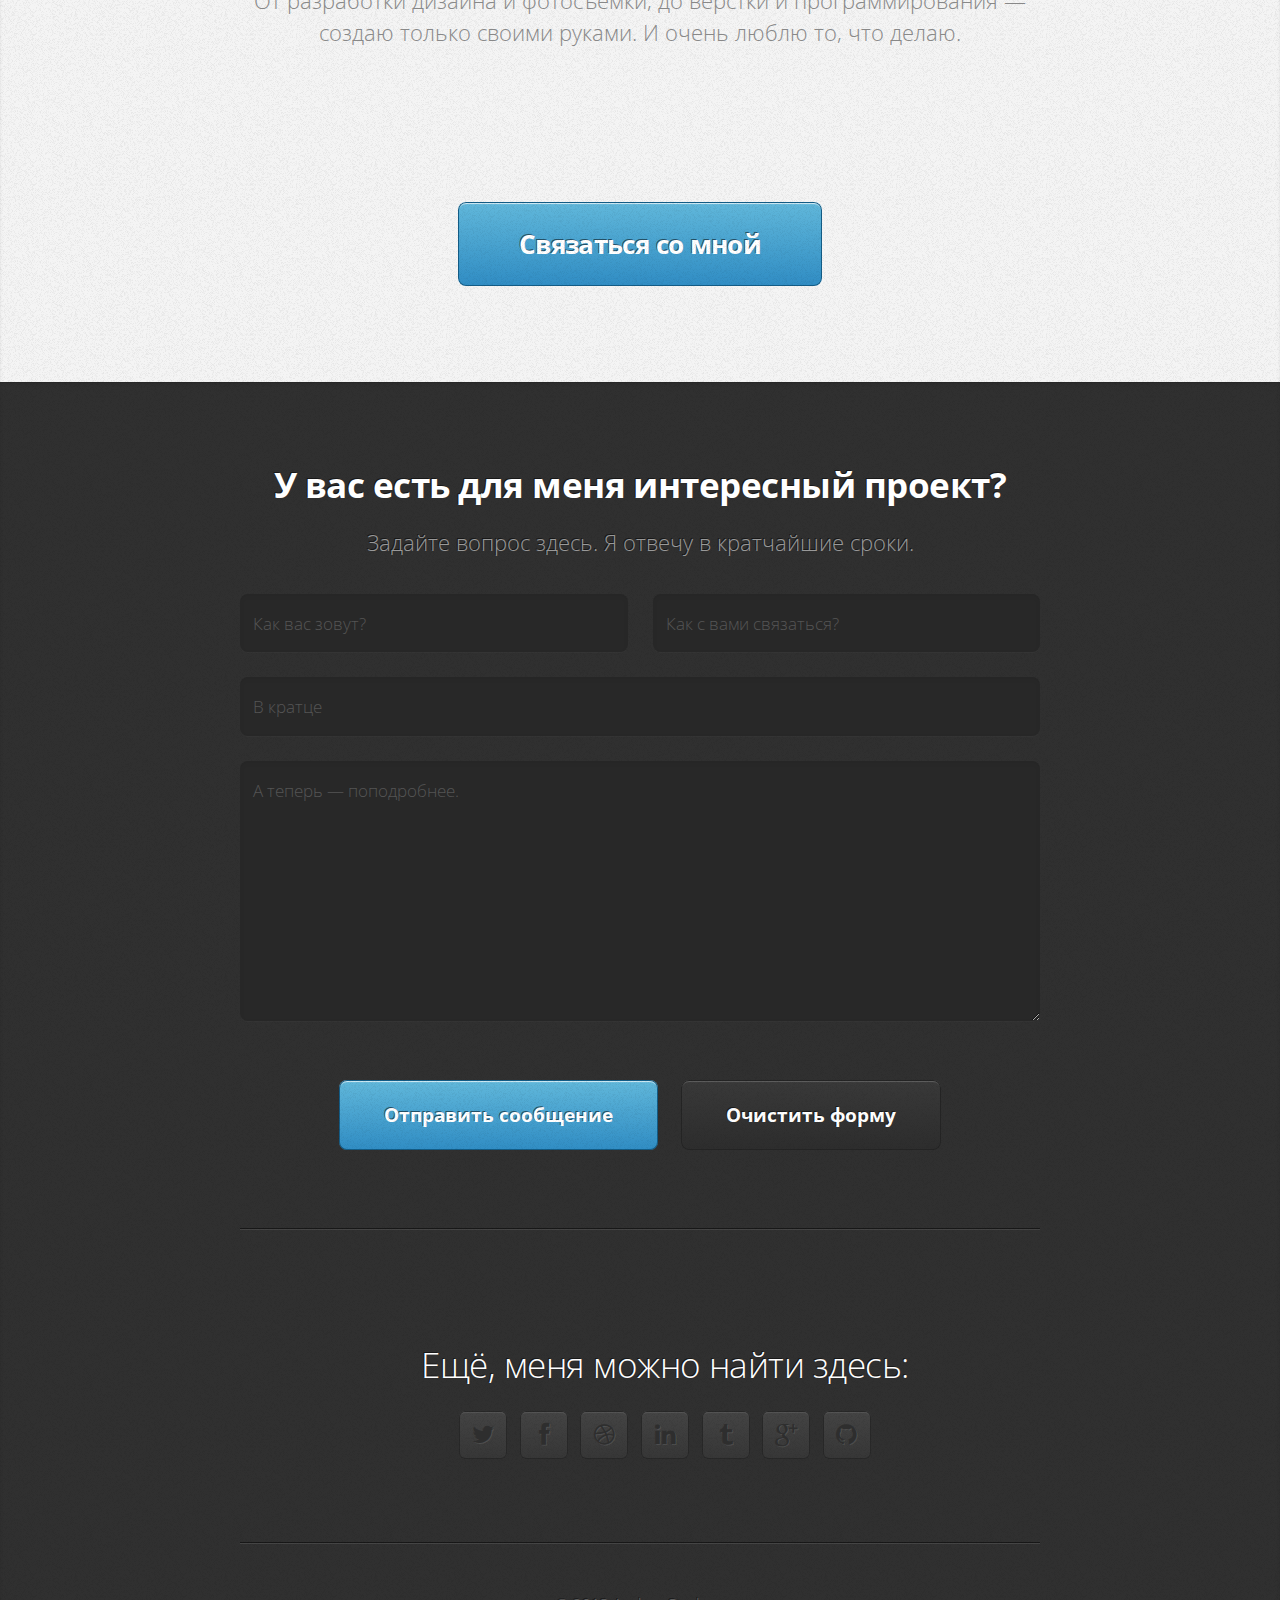
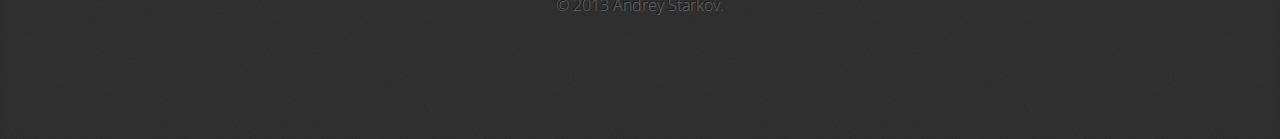
==== commit 1660398a: "..." ====
--- a/index.html
+++ b/index.html
@@ -55,6 +55,7 @@
 		 	box-shadow: 0px 2px 8px rgba(0,0,0,0.4);}
 		 .get-down i { color: rgba(0,0,0,0.15); }
 		 .get-down a { width: 100%; height: 100%; display: block;}
+		 .nav a { font-family: 'Open Sans' !important; font-weight: 300 !important; }
 		</style>
 	</head>
 	<body>
@@ -62,10 +63,10 @@
 		<!-- Nav -->
 			<nav id="nav">
 				<ul>
-					<li><a href="#top">Вверх</a></li>
-					<li><a href="#work">Обо мне</a></li>
-					<li><a href="#portfolio">Портфолио</a></li>
-					<li><a href="#contact">Контакты</a></li>
+					<li><a href="#top"><i style="text-decoration: none" class="icon-long-arrow-up"></i></a></li>
+					<li><a href="#work">Что происходит?</a></li>
+					<li><a href="#portfolio">Кто здесь?</a></li>
+					<li><a href="#contact">Прекратите.</a></li>
 				</ul>
 			</nav>
 
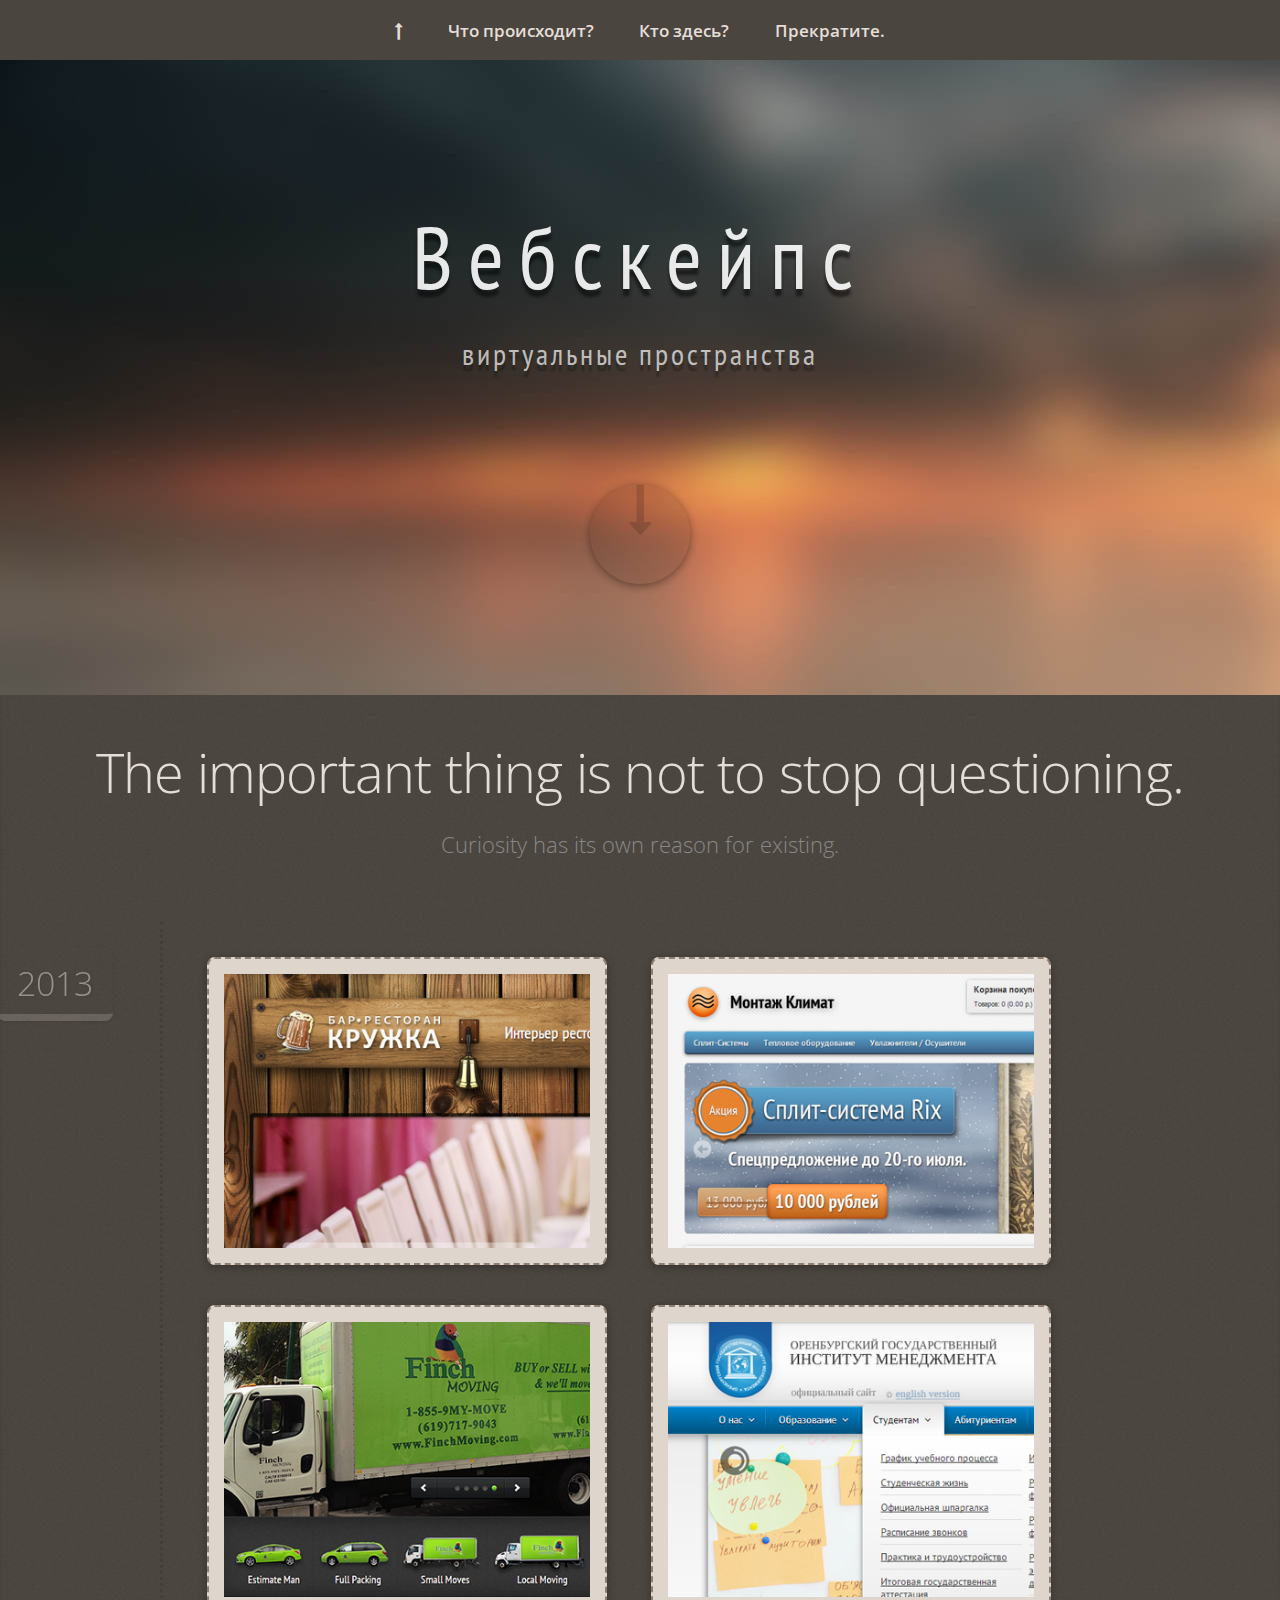
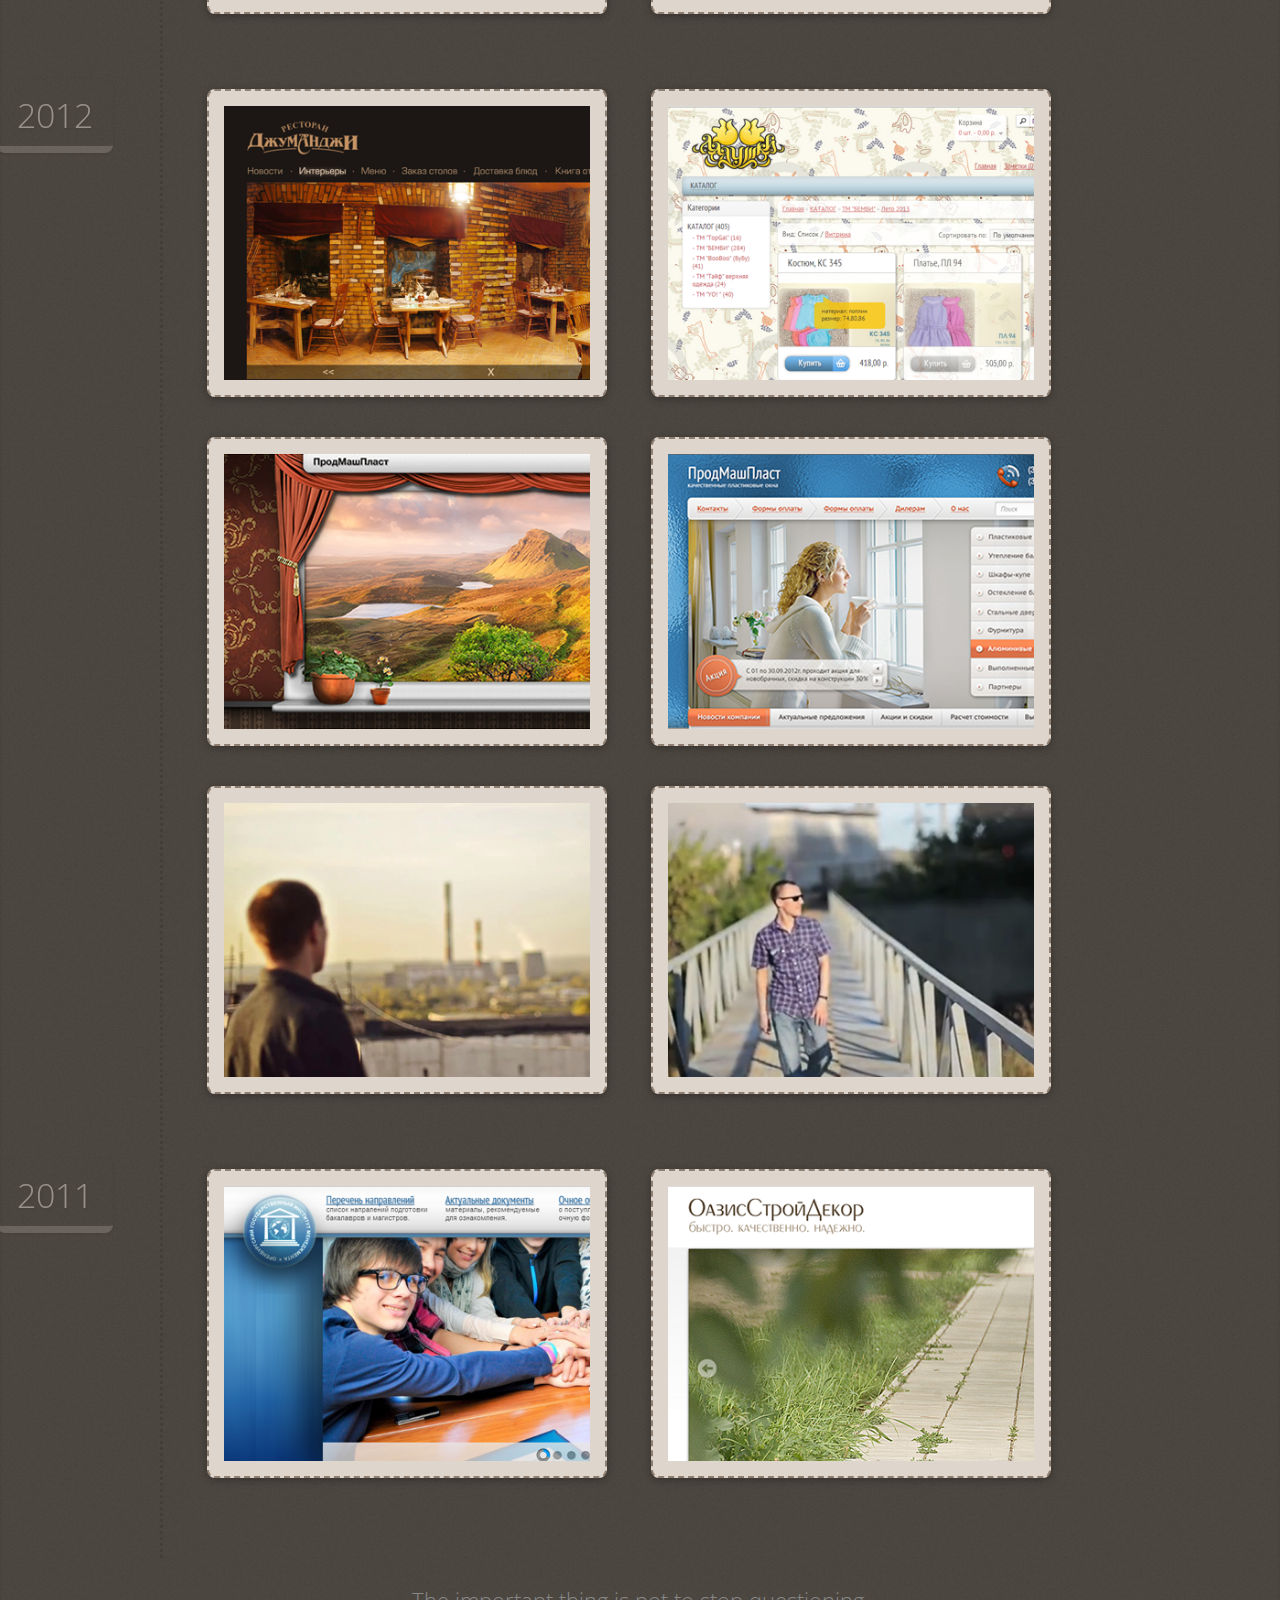
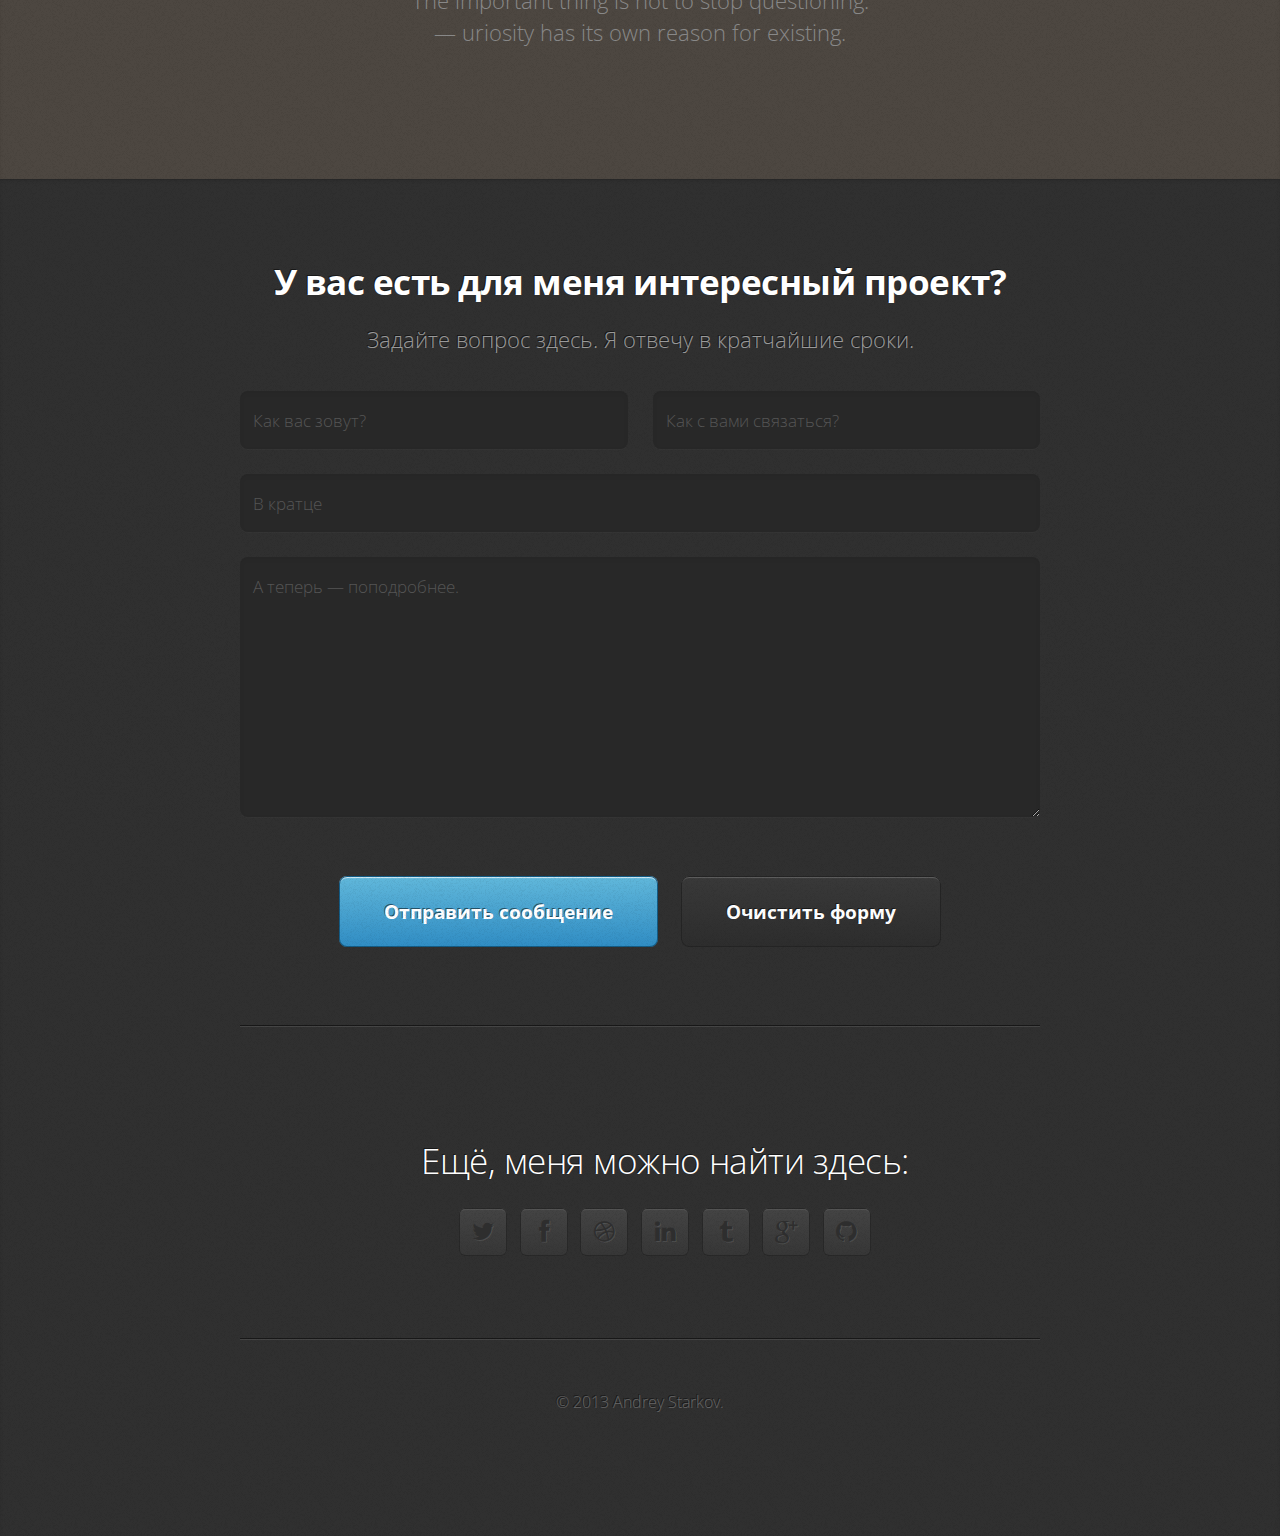
==== commit 9246650d: "one step closer" ====
--- a/index.html
+++ b/index.html
@@ -10,9 +10,9 @@
 
 		<script src="js/modernizr.custom.js"></script>
 
-		<link rel="stylesheet/less" type="text/css" href="css/root.less.css" />
-
-		<script src="js/less.js" type="text/javascript"></script>
+		<link rel="stylesheet" type="text/css"  href="css/root.css" />
+
+
 
 		<link href='http://fonts.googleapis.com/css?family=Open+Sans+Condensed:300,300italic&subset=latin,cyrillic' rel='stylesheet' type='text/css'>
 		<link href='http://fonts.googleapis.com/css?family=Open+Sans:400,300,600&subset=latin,cyrillic' rel='stylesheet' type='text/css'>
@@ -33,30 +33,7 @@
 		<!--[if lte IE 9]><link rel="stylesheet" href="css/ie9.css" /><![endif]-->
 		<!--[if lte IE 8]><script src="js/html5shiv.js"></script><link rel="stylesheet" href="css/ie8.css" /><![endif]-->
 		<!--[if lte IE 7]><link rel="stylesheet" href="css/ie7.css" /><![endif]-->
-		<style>
-		#header-bg {
-			position: absolute; top: 25px; left: 0px; width: 100%; height: 670px;
-			background: url(images/bg-1.jpg) left top no-repeat !important;
-		}
-		.intro-text { text-align: center ;}
-		.intro-text h1 { color: rgba(255,255,255,0.9); font-size: 5em;
-			font-family: 'PT Sans Narrow'; font-weight: 3600; letter-spacing: 15px;
-			text-shadow: 0px 7px 3px rgba(0,0,0,0.5); padding-top: 20px;}
-
-		.intro-text span { color: rgba(255,255,255,0.7); font-size: 30px;
-			letter-spacing: 3px;
-			font-family: 'PT Sans Narrow'; font-weight: 400; padding-top: 70px;
-			text-shadow: 0px 6px 2px rgba(0,0,0,0.3); }
-		 .button-big { margin-top: 110px; }
-
-		 .wrapper-shadow { box-shadow: 0px 10px 30px rgba(0,0,0,0.6); }
-
-		 .get-down { border-radius: 50px; width: 100px; height: 100px; background: rgba(0,0,0,0.1); margin: 0 auto; margin-top: 110px;
-		 	box-shadow: 0px 2px 8px rgba(0,0,0,0.4);}
-		 .get-down i { color: rgba(0,0,0,0.15); }
-		 .get-down a { width: 100%; height: 100%; display: block;}
-		 .nav a { font-family: 'Open Sans' !important; font-weight: 300 !important; }
-		</style>
+
 	</head>
 	<body>
 
@@ -121,16 +98,7 @@
 									<h3>Бар-ресторан &#171;Кружка&#187; </h3>
 									<span>Разработка сайта под ключ.</span>
 
-									<p>Первый мой эксперимент с чем-то &#171;деревянным&#187;.
-									   Часы, проведенные в фотошопе, разбавились фотосъемкой панорамм с парой кружек
-									   пшеничного, твердо закрепившись уютным кодом на пределе совешенства.
-
-									</p>
-
-									<a href="http://kruzhka-bar.ru/" class="pf-btn-about tt-dev"><i class="icon-plus"></i> О проекте</a>
-									<a href="#" class="pf-btn-go tt-go">
-									<i class="icon-thumbs-up-alt icon-large"></i>
-									</a>
+									<a href="http://kruzhka-bar.ru/" class="pf-btn-about tt-dev pf-big"><div class="bt-cross"></div></a>
 								</figcaption>
 							</figure>
 
@@ -143,12 +111,8 @@
 								<figcaption>
 									<h3>&#171;Монтаж Климат&#187;</h3>
 									<span>Дизайн, разработка.</span>
-									<p>Малобюджетный интернет-магазин климатического оборудования. Изначально планировалось сделать всего лишь каталог,
-									   но удержаться от соблазна сделать полноценный магазин так и не вышло.</p>
-									<a href="http://mt-klimat.ru/" class="pf-btn-about tt-dev"><i class="icon-plus"></i> О проекте</a>
-									<a href="#" class="pf-btn-go tt-go">
-									<i class="icon-thumbs-up-alt icon-large"></i>
-									</a>
+									<a href="http://mt-klimat.ru/" class="pf-btn-about tt-dev pf-big"><div class="bt-cross"></div></a>
+								<!-- <div style="position: absolute; bottom: 0; left: 0; width: 100%; height: 60px; background: #66837b;"></div> -->
 								</figcaption>
 							</figure>
 						</li>
@@ -160,11 +124,8 @@
 								<figcaption>
 									<h3>Finch Moving Services</h3>
 									<span>Разработка сайта, дизайн.</span>
-									<p>Не сложное решение на основе Wordpress для брата из солнечной калифорнии.
-									   Не смотря на то, что часть контента до сих пор не готова,
-									   сайт приносит фантастическую для России прибыль. </p>
-									<a href="http://finchmovingservices.com/" class="pf-btn-about tt-dev"https://vimeo.com/44561710><i class="icon-plus"></i> О проекте</a>
-									<a href="#" class="pf-btn-go tt-go"><i class="icon-thumbs-up-alt icon-large"></i></a>
+
+									<a href="http://finchmovingservices.com/" class="pf-btn-about tt-dev pf-big"><div class="bt-cross"></div></a>
 								</figcaption>
 							</figure>
 						</li>
@@ -175,11 +136,8 @@
 								<figcaption>
 									<h3>ГОУ ВПО ОГИМ.</h3>
 									<span>Дизайн, разработка.</span>
-									<p>Занимаюсь разработкой, и не менее мучительной поддержкой этого гиганта с 2009-го года. Много скучных компонентов
-									   1С Битрикс, и немного нестандартных для образовательного сайта решений. </p>
-
-									<a href="http://ogim.ru/" class="pf-btn-about tt-dev" target="_blank"><i class="icon-plus"></i> О проекте</a>
-									<a href="#" class="pf-btn-go tt-go"><i class="icon-thumbs-up-alt icon-large"></i></a>
+
+									<a href="http://ogim.ru/" class="pf-btn-about tt-dev pf-big"><div class="bt-cross"></div></a>
 								</figcaption>
 							</figure>
 						</li>
@@ -196,11 +154,9 @@
 								<figcaption>
 									<h3>Ресторан «Джуманджи»</h3>
 									<span>Разработка сайта под ключ.</span>
-									<p>Старый, но очень любимый проект. Каждая картинка, панорама или строчка кода создавалась с особым трепетом.
-										Снималось на теплый, ламповый Nikon D80, код и дизайн рождался прямо в блокноте. Смотрю на него и улыбаюсь.</p>
-
-									<a target="_blank" href="http://www.djumandji.ru/" class="pf-btn-about tt-dev"><i class="icon-plus"></i> О проекте</a>
-									<a href="#" class="pf-btn-go tt-go"><i class="icon-thumbs-up-alt icon-large"></i></a>
+
+
+									<a target="_blank" href="http://www.djumandji.ru/" class="pf-btn-about tt-dev pf-big"><div class="bt-cross"></div></a>
 								</figcaption>
 							</figure>
 						</li>
@@ -212,11 +168,7 @@
 									<h3>Ладушки</h3>
 									<span>Дизайн, разработка.</span>
 
-									<p>Сайт для друзей за ноль рублей. С тех пор, мне открылась сакральная
-										тайна создания интернет-магазинов. И на том спасибо. Жаль, что позже этот проект
-										ушел из рук в руки и был частично разрушен.	</p>
-									<a target="_blank" href="http://laduski.com/" class="pf-btn-about tt-dev"><i class="icon-plus"></i> О проекте</a>
-									<a href="#" class="pf-btn-go tt-go"><i class="icon-thumbs-up-alt icon-large"></i></a>
+									<a target="_blank" href="http://laduski.com/" class="pf-btn-about tt-dev pf-big"><div class="bt-cross"></div></a>
 								</figcaption>
 							</figure>
 						</li>
@@ -227,13 +179,8 @@
 									<h3>Продмашпласт</h3>
 									<span>Дизайн, разработка.</span>
 
-									<p>Второй вариант дизайна для вышеупомятутой организации. В процессе отчаяния,
-									   я не просто нариовал дизайн, но и создал готовый шаблон для Bitrix. За что, был жестко наказан.
-									   Дизайн/шаблон продается.
-									</p>
-
-									<a href="#" class="pf-btn-about"><i class="icon-plus"></i> О проекте</a>
-									<a href="#" class="pf-btn-go tt-go"><i class="icon-thumbs-up-alt icon-large"></i></a>
+									<a target="_blank" href="#" class="pf-btn-about tt-dev pf-big"><div class="bt-cross"></div></a>
+
 								</figcaption>
 							</figure>
 						</li>
@@ -244,14 +191,9 @@
 								<figcaption>
 									<h3>Продмашпласт.</h3>
 									<span>Веб-дизайн.</span>
-									<p>Первый вариант дизайна. Классическая структура элементов, с любовью разгрупированные
-									слои, включая продуманый до мелочей, интерфейс мастера &#171;удаленного&#187; замера и расчета.
-									Дизайн продается!
-
-									</p>
-
-									<a href="#" class="pf-btn-about"><i class="icon-plus"></i> О проекте</a>
-									<a href="#" class="pf-btn-go tt-go"><i class="icon-thumbs-up-alt icon-large"></i></a>
+
+
+									<a href="#" class="pf-btn-about tt-dev pf-big"><div class="bt-cross"></div></a>
 								</figcaption>
 							</figure>
 						</li>
@@ -262,11 +204,8 @@
 								<figcaption>
 									<h3>Пыль да Таун.</h3>
 									<span>Видеосъемка, монтаж.</span>
-									<p>Очень любимый проект. Ни с чем не сравнимая история съемки знакомых ребят за ноль рублей,
-									с бесценным опытом и позитивом на перевес. </p>
-
-									<a target="_blank" href="https://vimeo.com/51458451" class="pf-btn-about">Посмотреть</a>
-									<a href="#" class="pf-btn-go tt-go"><i class="icon-thumbs-up-alt icon-large"></i></a>
+
+									<a target="_blank" href="https://vimeo.com/51458451" class="pf-btn-about tt-dev pf-big"><div class="bt-cross"></div></a>
 								</figcaption>
 							</figure>
 						</li>
@@ -278,11 +217,8 @@
 								<figcaption>
 									<h3>Малай - Начало.</h3>
 									<span>Видеосъемка, монтаж.</span>
-									<p>Самое первое околохудожественное видео, которое я когда либо снимал и монтировал своими руками.
-										Снятно и смонтировано почти за сутки. Смотрю, и радуюсь картинкам.</p>
-
-									<a href="https://vimeo.com/44561710" target="_blank" class="pf-btn-about"><i class="icon-plus"></i> О проекте</a>
-									<a href="#" class="pf-btn-go tt-go"><i class="icon-thumbs-up-alt icon-large"></i></a>
+
+									<a href="https://vimeo.com/44561710" target="_blank" class="pf-btn-about tt-dev pf-big"><div class="bt-cross"></div></a>
 								</figcaption>
 							</figure>
 						</li>
@@ -298,11 +234,8 @@
 								<figcaption>
 									<h3>ОГИМ Абитуриент</h3>
 									<span>Дизайн, разработка.</span>
-									<p>Небольшой, обособленный микропортал для поступающих в ОГИМ. Всё предельно просто!
-									Впервые верстал и писал код на основе собственного дизайна. Тем и примечателен.</p>
-
-									<a href="http://www.ogim.ru/abiturient" target="_blank" class="pf-btn-about tt-dev"><i class="icon-plus"></i> О проекте</a>
-									<a href="#" class="pf-btn-go tt-go"><i class="icon-thumbs-up-alt icon-large"></i></a>
+
+									<a href="http://www.ogim.ru/abiturient" target="_blank" class="pf-btn-about tt-dev pf-big"><div class="bt-cross"></div></a>
 								</figcaption>
 							</figure>
 						</li>
@@ -315,11 +248,7 @@
 									<h3>ОазисСтройДекор</h3>
 									<span>Разработка, фотография.</span>
 
-									<p>Когда-то всё было очень грустно, и это тому пример. Я никогда не сделаю вам такой сайт. Это было давно, и я был пьян. Хотя, высокохудожественные
-									фотографии плитки, не могут не радовать.</p>
-
-									<a href="http://www.trotuar56.ru" target="_blank" class="pf-btn-about tt-dev"><i class="icon-plus"></i> О проекте</a>
-									<a href="#" class="pf-btn-go tt-go"><i class="icon-thumbs-up-alt icon-large"></i></a>
+									<a href="http://www.trotuar56.ru" target="_blank" class="pf-btn-about tt-dev pf-big"><div class="bt-cross"></div></a>
 								</figcaption>
 							</figure>
 						</li>
@@ -329,10 +258,10 @@
 				</div>
 
 					<footer>
-						<p>От разработки дизайна и фотосъемки, до верстки и программирования &mdash; <br>
-						   создаю только своими руками. И очень люблю то, что делаю.
+						<p>The important thing is not to stop questioning.  <br>
+						   &mdash; uriosity has its own reason for existing.
 						</p>
-						<a href="#contact" class="button button-big">Связаться со мной</a>
+					<!-- <a href="#contact" class="button button-big">Связаться со мной</a> -->
 					</footer>
 				</article>
 			</div>
--- a/css/portfolio.css
+++ b/css/portfolio.css
@@ -52,6 +52,21 @@
 }
 
 
+.pf-grid .pf-big {
+	width: 100%;
+	height: 140px;
+	margin-left: 0px;
+	left: 0px;
+	bottom: 60px;
+	margin-bottom: 0px;
+	border-radius: 0px;
+}
+
+.bt-cross {
+width: 100%;
+height: 100%;
+background: url(../images/cross.png) center center no-repeat;
+}
 
 .pf-grid figcaption a {
 	position:absolute;
@@ -64,13 +79,12 @@
 	text-shadow: 1px 1px 3px rgba(0,0,0,0.8);
 	border-radius:5px;
 	font-weight: 400;
-	border:solid 1px #D94E3B;
-	background: #EF7247;
+
+	background: rgba(116, 136, 148, 0.5);
+	box-shadow: inset 0 0 0 rgba(0,0,0,0);
 	text-align:center;
 	padding:3px 10px;
-	-webkit-box-shadow: 0px 4px 0px #c14014;
-    -moz-box-shadow: 0px 3px 0px #c14014;
-    box-shadow: 0px 3px 0px #c14014;
+
 }
 
 .pf-grid figcaption {
--- a/css/root.css
+++ b/css/root.css
@@ -0,0 +1,94 @@
+    #header-bg {
+      position: absolute; top: 25px; left: 0px; width: 100%; height: 670px;
+      background: url(../images/bg-1.jpg) left top no-repeat !important;
+    }
+    .intro-text { text-align: center ;}
+    .intro-text h1 { color: rgba(255,255,255,0.9); font-size: 5em;
+      font-family: 'PT Sans Narrow'; font-weight: 3600; letter-spacing: 15px;
+      text-shadow: 0px 7px 3px rgba(0,0,0,0.5); padding-top: 20px;}
+
+    .intro-text span { color: rgba(255,255,255,0.7); font-size: 30px;
+      letter-spacing: 3px;
+      font-family: 'PT Sans Narrow'; font-weight: 400; padding-top: 70px;
+      text-shadow: 0px 6px 2px rgba(0,0,0,0.3); }
+     .button-big { margin-top: 110px; }
+
+     .wrapper-shadow { box-shadow: 0px 10px 30px rgba(0,0,0,0.6); }
+
+     .get-down { border-radius: 50px; width: 100px; height: 100px; background: rgba(0,0,0,0.1); margin: 0 auto; margin-top: 110px;
+      box-shadow: 0px 2px 8px rgba(0,0,0,0.4);}
+     .get-down i { color: rgba(0,0,0,0.15); }
+     .get-down a { width: 100%; height: 100%; display: block;}
+     .nav a { font-family: 'Open Sans' !important; font-weight: 300 !important; }
+.tooltipster-punk {
+    border-radius: 5px;
+    border-bottom: 3px solid rgba(78, 63, 53, 0.9);
+    background: rgba(209, 203, 186, 0.9);
+    color: #111;
+    box-shadow: 0px 3px 16px rgba(0,0,0,0.6);
+}
+.tooltipster-punk .tooltipster-content {
+    font-family: 'Open Sans', monospace;
+    font-size: 14px;
+    line-height: 16px;
+    font-weight: 600;
+    padding: 8px 10px;
+}
+
+.icon-plus {
+    padding-right: 5px;
+}
+
+.pf-btn-about {
+   width:120px;
+   bottom: 20px; left: 15px;
+}
+
+.pf-btn-go {
+   width: 45px;
+   right: 15px;
+   bottom: 20px;
+}
+
+.point-frame {
+opacity: 0;
+position: absolute; height: 90%; top: 4%;
+width: 120px; border: 3px dashed #5e8d97;
+border-right: 0px;
+border-radius: 40px 00px 0px 40px;
+left: -70px;
+z-index: 5;
+}
+
+.pf-grid figure { padding: 15px; background: #ded5cd;
+border: 2px dashed #8f7f71;
+border-radius: 8px; box-shadow: 0 0 0 4px #111, 2px 1px 6px 4px rgba(10, 10, 0, 0.5);
+}
+
+.pf-grid img { }
+
+.timeline { position: absolute; left: 10%; top: 25px; width: 5px; height: 100%;
+border-left: 3px dotted rgba(0,0,0,0.1); }
+
+.container { position: relative; }
+
+.era .point { border-bottom: 7px solid rgba(0,0,0,0);
+ font-size: 34px; padding: 20px 20px 15px 20px; margin-left: -170px; position: absolute;
+ border-radius: 8px; top: 30px; z-index: 10;
+ text-shadow: 1px 1px 3px rgba(0,0,0,0.1);
+ color: rgba(229,222,215,0.5);; font-family: 'Open Sans'; font-weight: 200;
+ border-bottom: 7px solid rgba(229,222,215,0.2);;
+ box-shadow: 0 1px 3px rgba(0,0,0,0.1);
+}
+
+.era { width: 930px; margin-left: 100px; padding-top: 20px; position: relative;
+padding-bottom: 10px; border-radius: 8px; margin-bottom: 5px;
+box-shadow: 0 0 0 rgba(0,0,0,0); border-left: 7px solid rgba(199,66,58,0); }
+
+.timeline .y13 { top: 140px; }
+.timeline .y12 { top: 500px; }
+.timeline .y11 { top: 820px; }
+
+.pf-grid figure {
+    box-shadow: 0 2px 8px rgba(0,0,0,0.3);
+}--- a/css/style.css
+++ b/css/style.css
@@ -46,7 +46,7 @@
 
 	h1, h2, h3, h4, h5, h6
 	{
-		color: #3e3e3e;
+		color: #e5ded7;
 	}
 
 		h1 a, h2 a, h3 a, h4 a, h5 a, h6 a
@@ -477,7 +477,7 @@
 
 	.wrapper-style3
 	{
-		background-color: #f4f4f4;
+		background-color: #4d4741;
 		/*text-shadow: 1px 1px 0px #fff; */
 	}
 
@@ -511,7 +511,7 @@
 
 	#nav
 	{
-		background-color: #282828;
+		background-color: #4b453f;
 		text-align: center;
 		position: fixed;
 		left: 0;
@@ -535,14 +535,14 @@
 		{
 			position: relative;
 			display: block;
-			color: #fff;
+			color: #e5ded7 !important;
 			text-decoration: none;
 			outline: 0;
 		}
 
 			#nav a:hover
 			{
-				color: #fff !important;
+				color: #e5ded7 !important;
 			}
 
 			#nav a.active:before
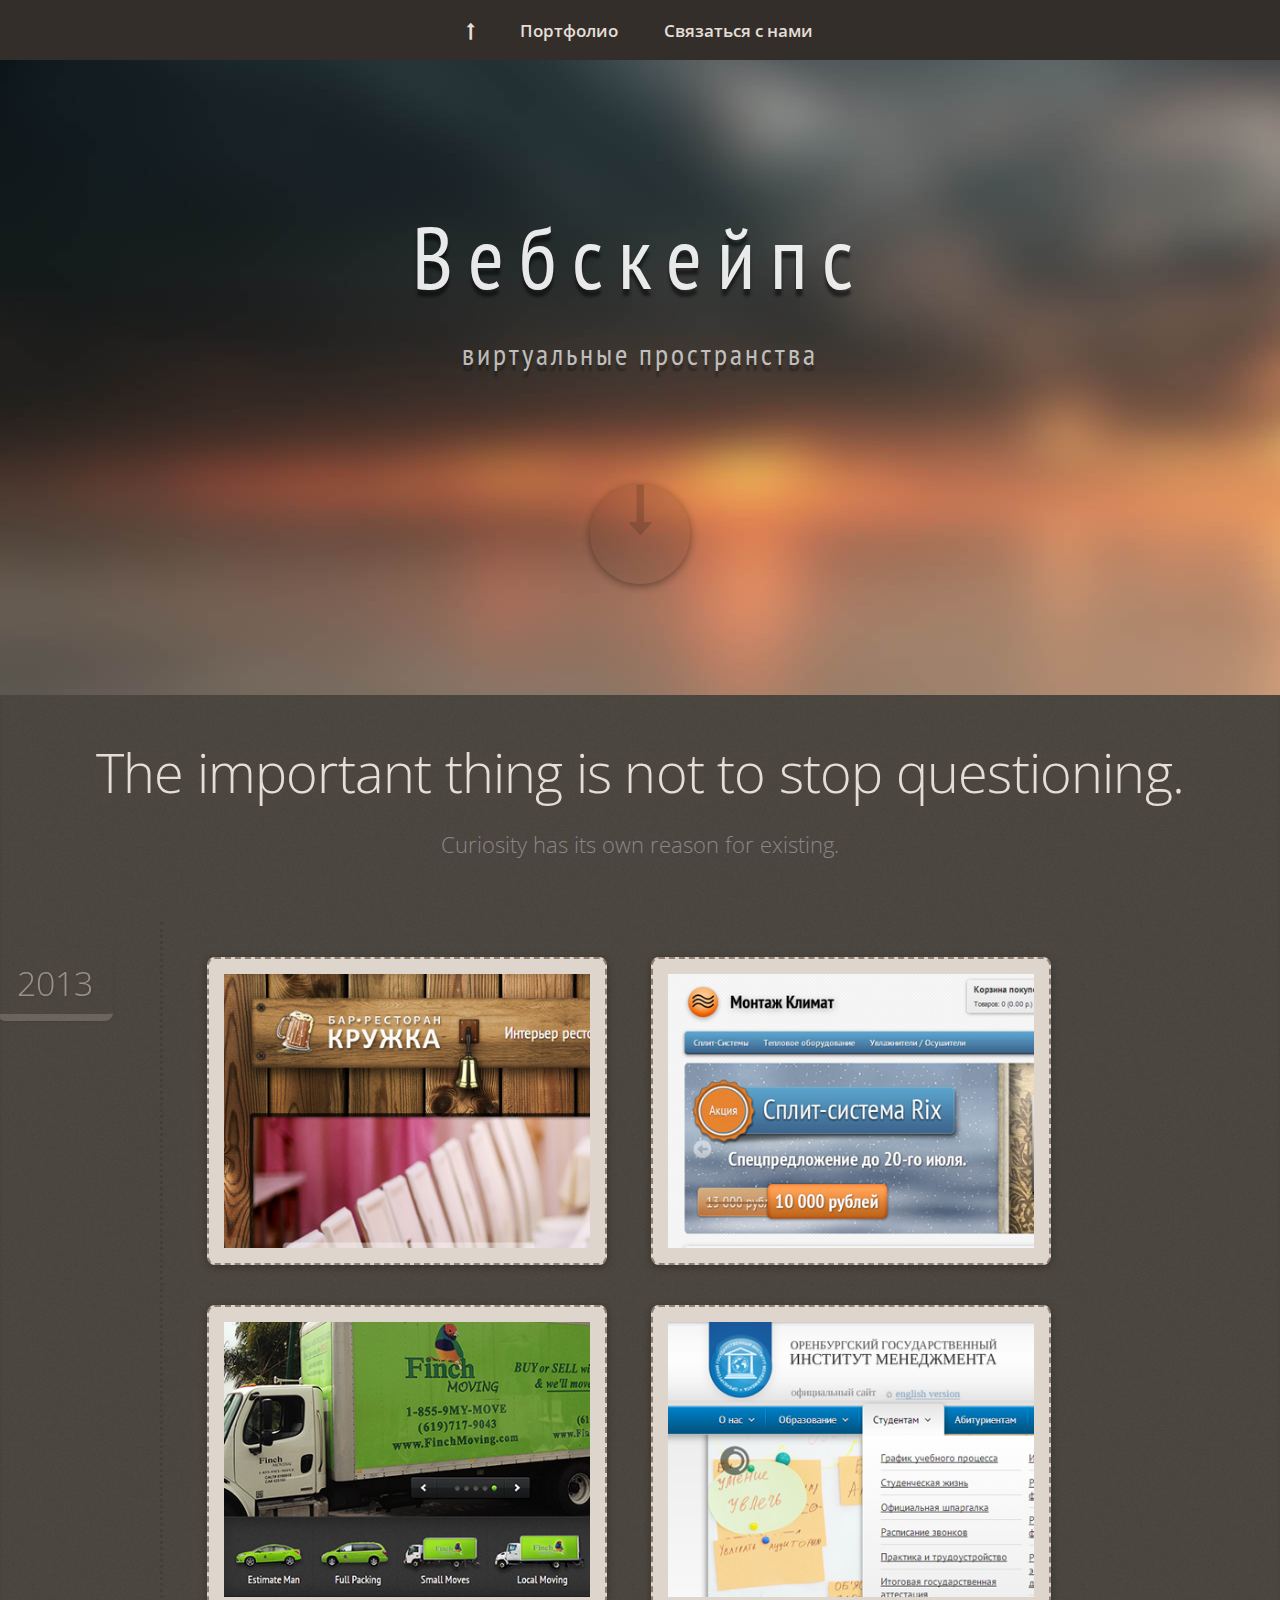
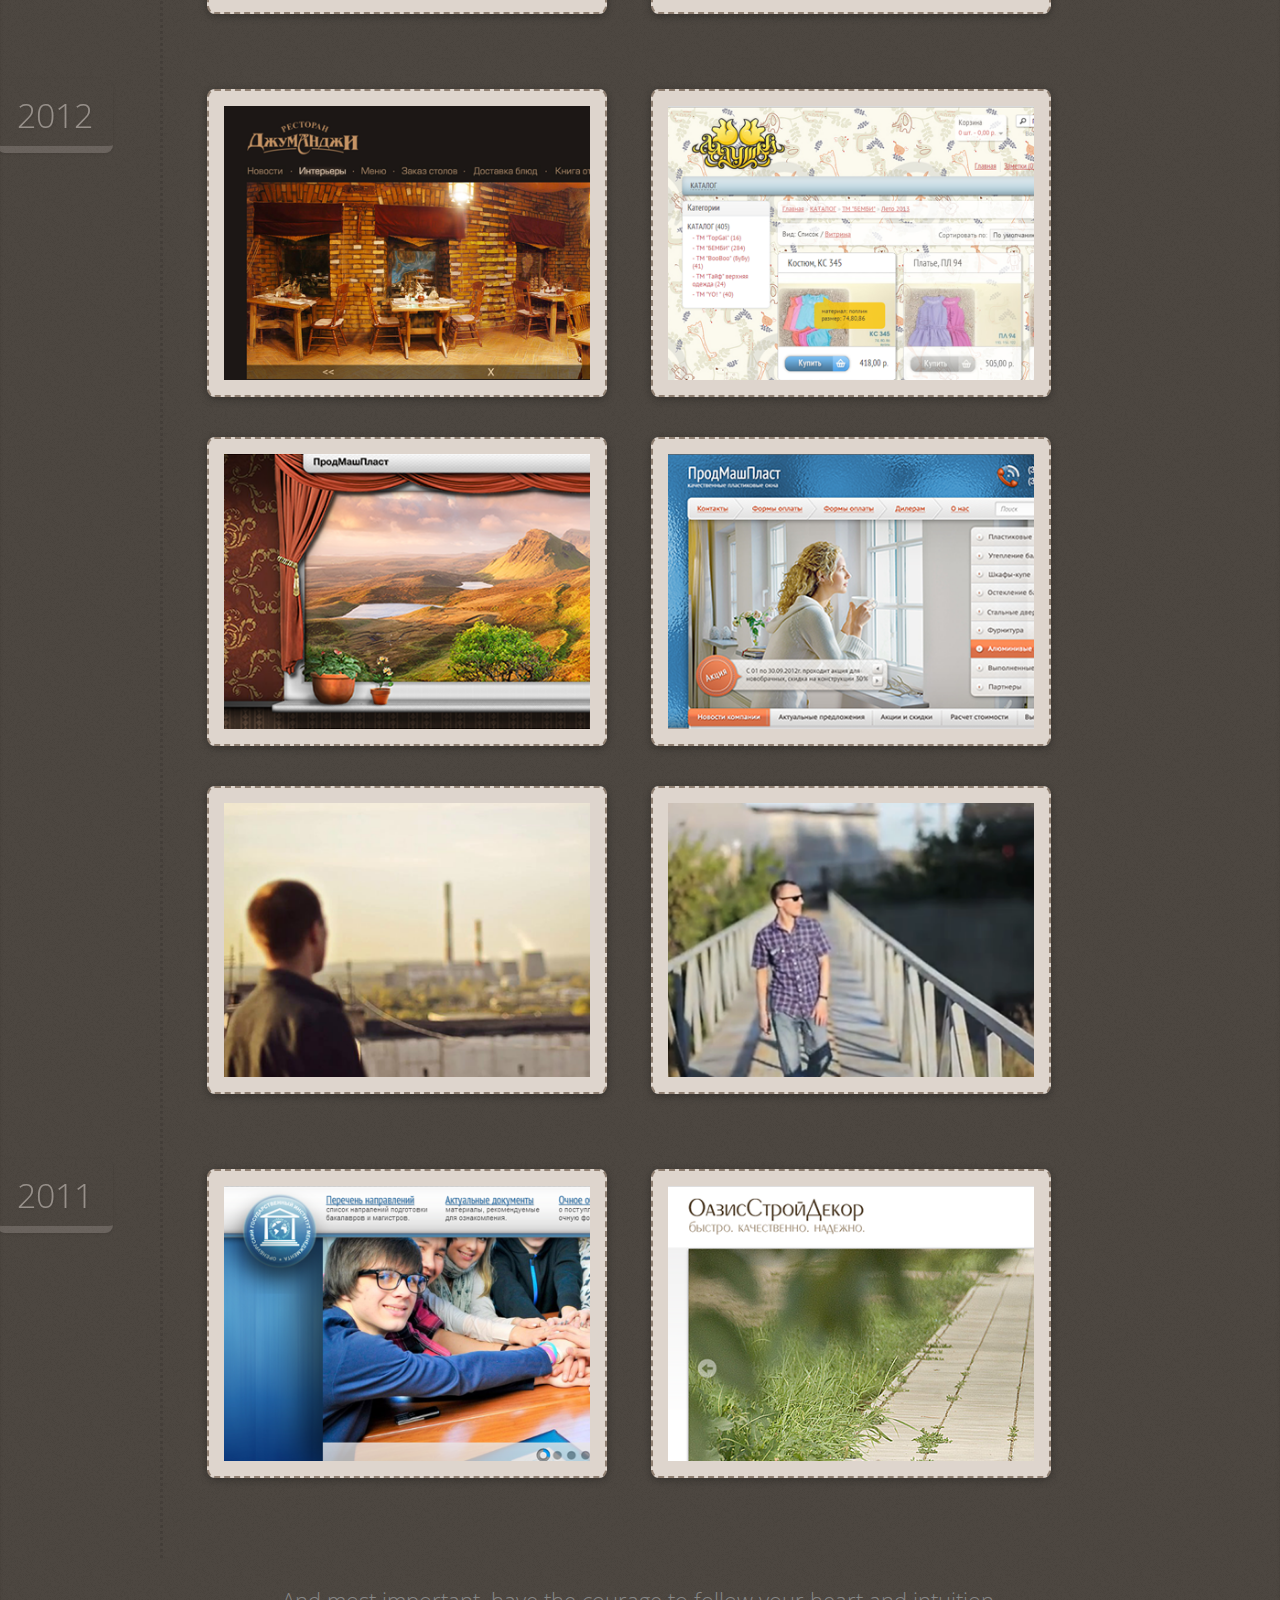
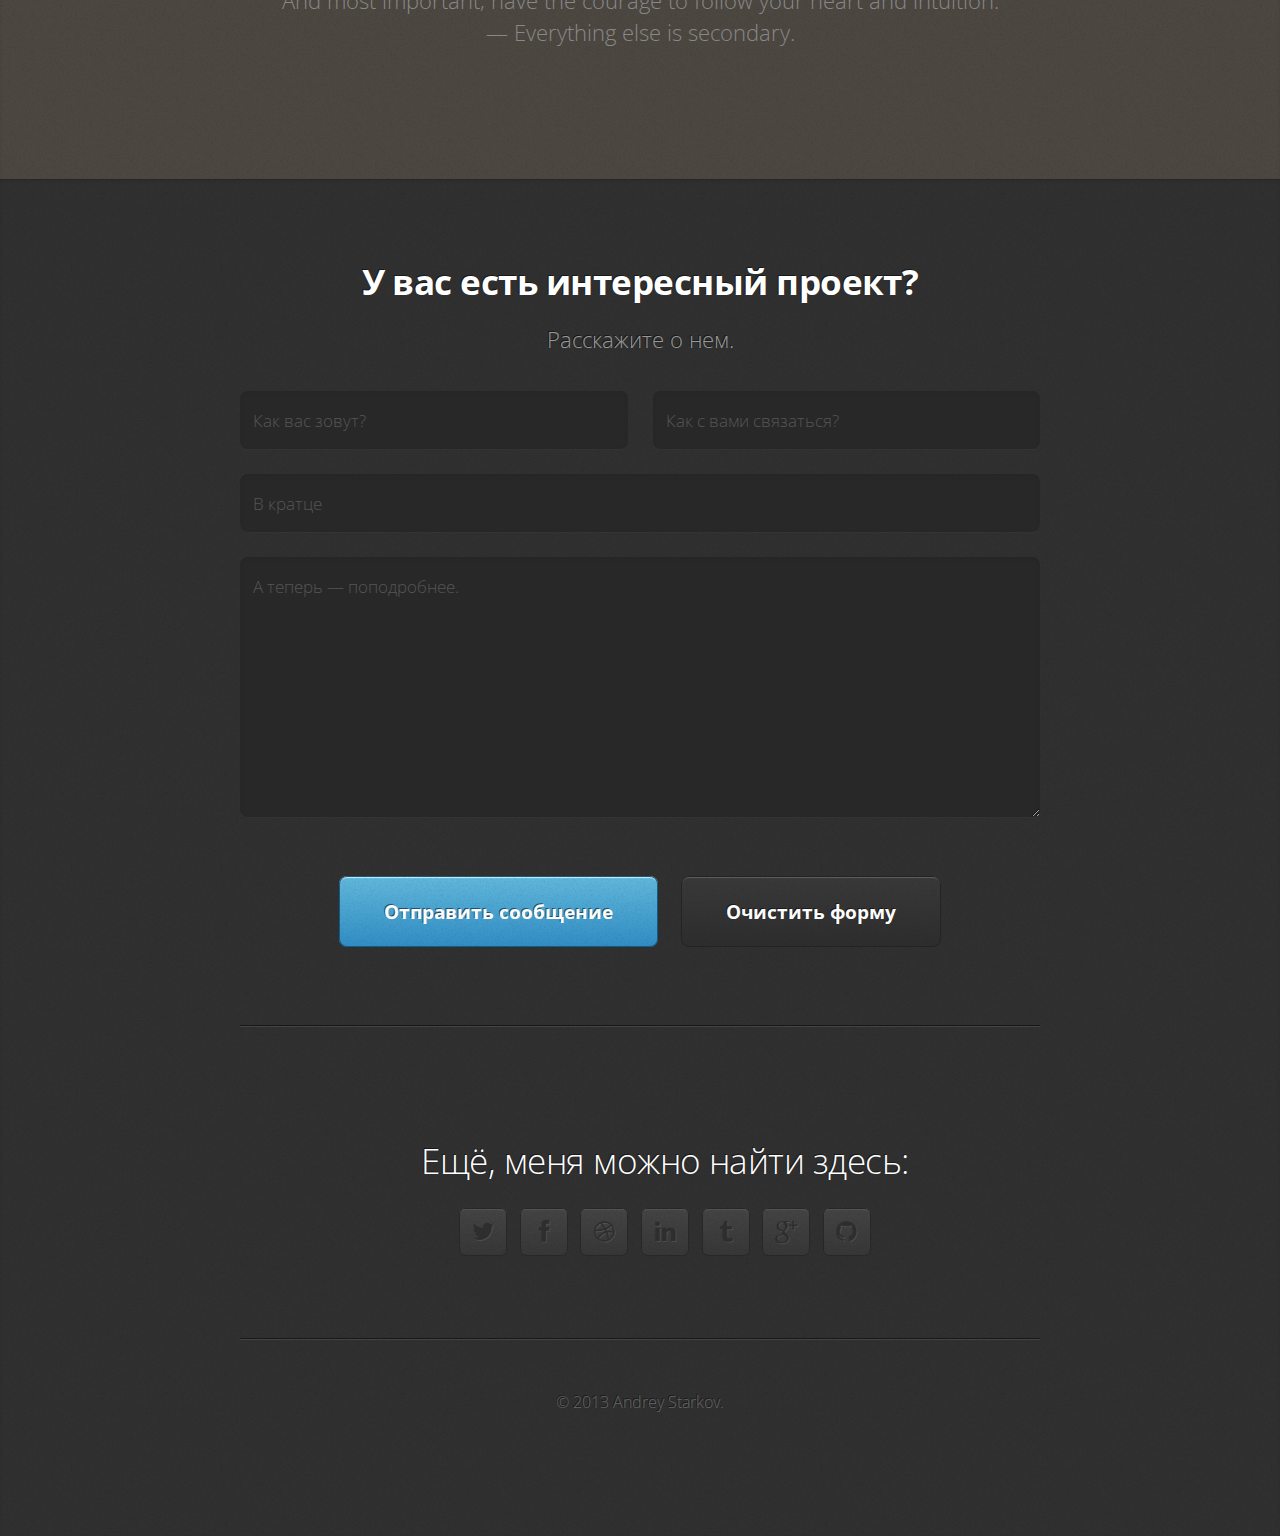
==== commit de269aad: "a little bit more" ====
--- a/index.html
+++ b/index.html
@@ -41,9 +41,8 @@
 			<nav id="nav">
 				<ul>
 					<li><a href="#top"><i style="text-decoration: none" class="icon-long-arrow-up"></i></a></li>
-					<li><a href="#work">Что происходит?</a></li>
-					<li><a href="#portfolio">Кто здесь?</a></li>
-					<li><a href="#contact">Прекратите.</a></li>
+					<li><a href="#work">Портфолио</a></li>
+					<li><a href="#contact">Связаться с нами</a></li>
 				</ul>
 			</nav>
 
@@ -60,7 +59,6 @@
 							<h1>Вебскейпс</h1>
 							<span>виртуальные пространства</span>
 
-
 							<div class="get-down">
 								<a href="#work">
 								<i style="text-decoration: none" class="icon-long-arrow-down icon-3x"></i>
@@ -258,8 +256,8 @@
 				</div>
 
 					<footer>
-						<p>The important thing is not to stop questioning.  <br>
-						   &mdash; uriosity has its own reason for existing.
+						<p>And most important, have the courage to follow your heart and intuition.  <br>
+						   &mdash; Everything else is secondary.
 						</p>
 					<!-- <a href="#contact" class="button button-big">Связаться со мной</a> -->
 					</footer>
@@ -270,8 +268,8 @@
 			<div class="wrapper wrapper-style4">
 				<article id="contact">
 					<header>
-						<h2>У вас есть для меня интересный проект?</h2>
-						<span>Задайте вопрос здесь. Я отвечу в кратчайшие сроки.</span>
+						<h2>У вас есть интересный проект?</h2>
+						<span>Расскажите о нем.</span>
 					</header>
 					<div>
 						<div class="row">
--- a/css/root.css
+++ b/css/root.css
@@ -53,7 +53,7 @@
 .point-frame {
 opacity: 0;
 position: absolute; height: 90%; top: 4%;
-width: 120px; border: 3px dashed #5e8d97;
+width: 120px; border: 3px dashed rgba(116, 136, 148, 0.5);;
 border-right: 0px;
 border-radius: 40px 00px 0px 40px;
 left: -70px;
--- a/css/style.css
+++ b/css/style.css
@@ -511,7 +511,7 @@
 
 	#nav
 	{
-		background-color: #4b453f;
+		background-color: #332e2a;
 		text-align: center;
 		position: fixed;
 		left: 0;
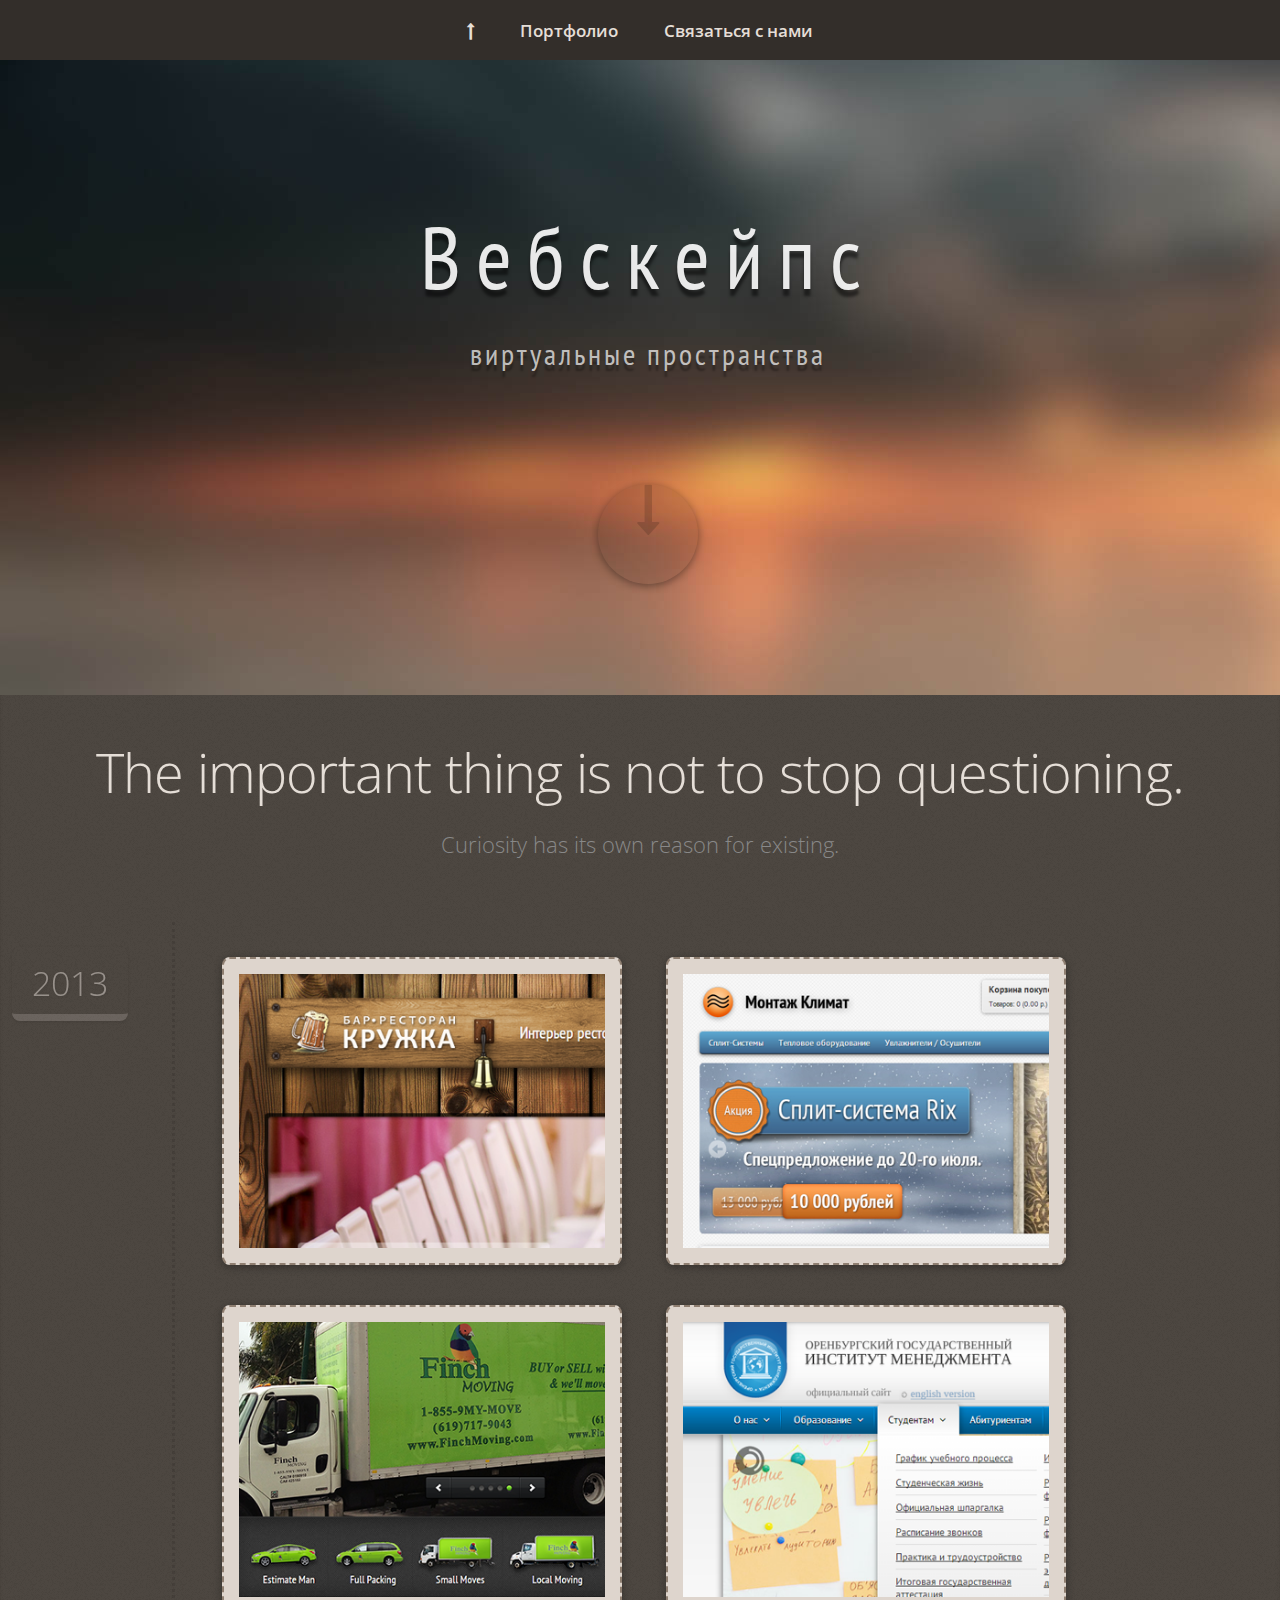
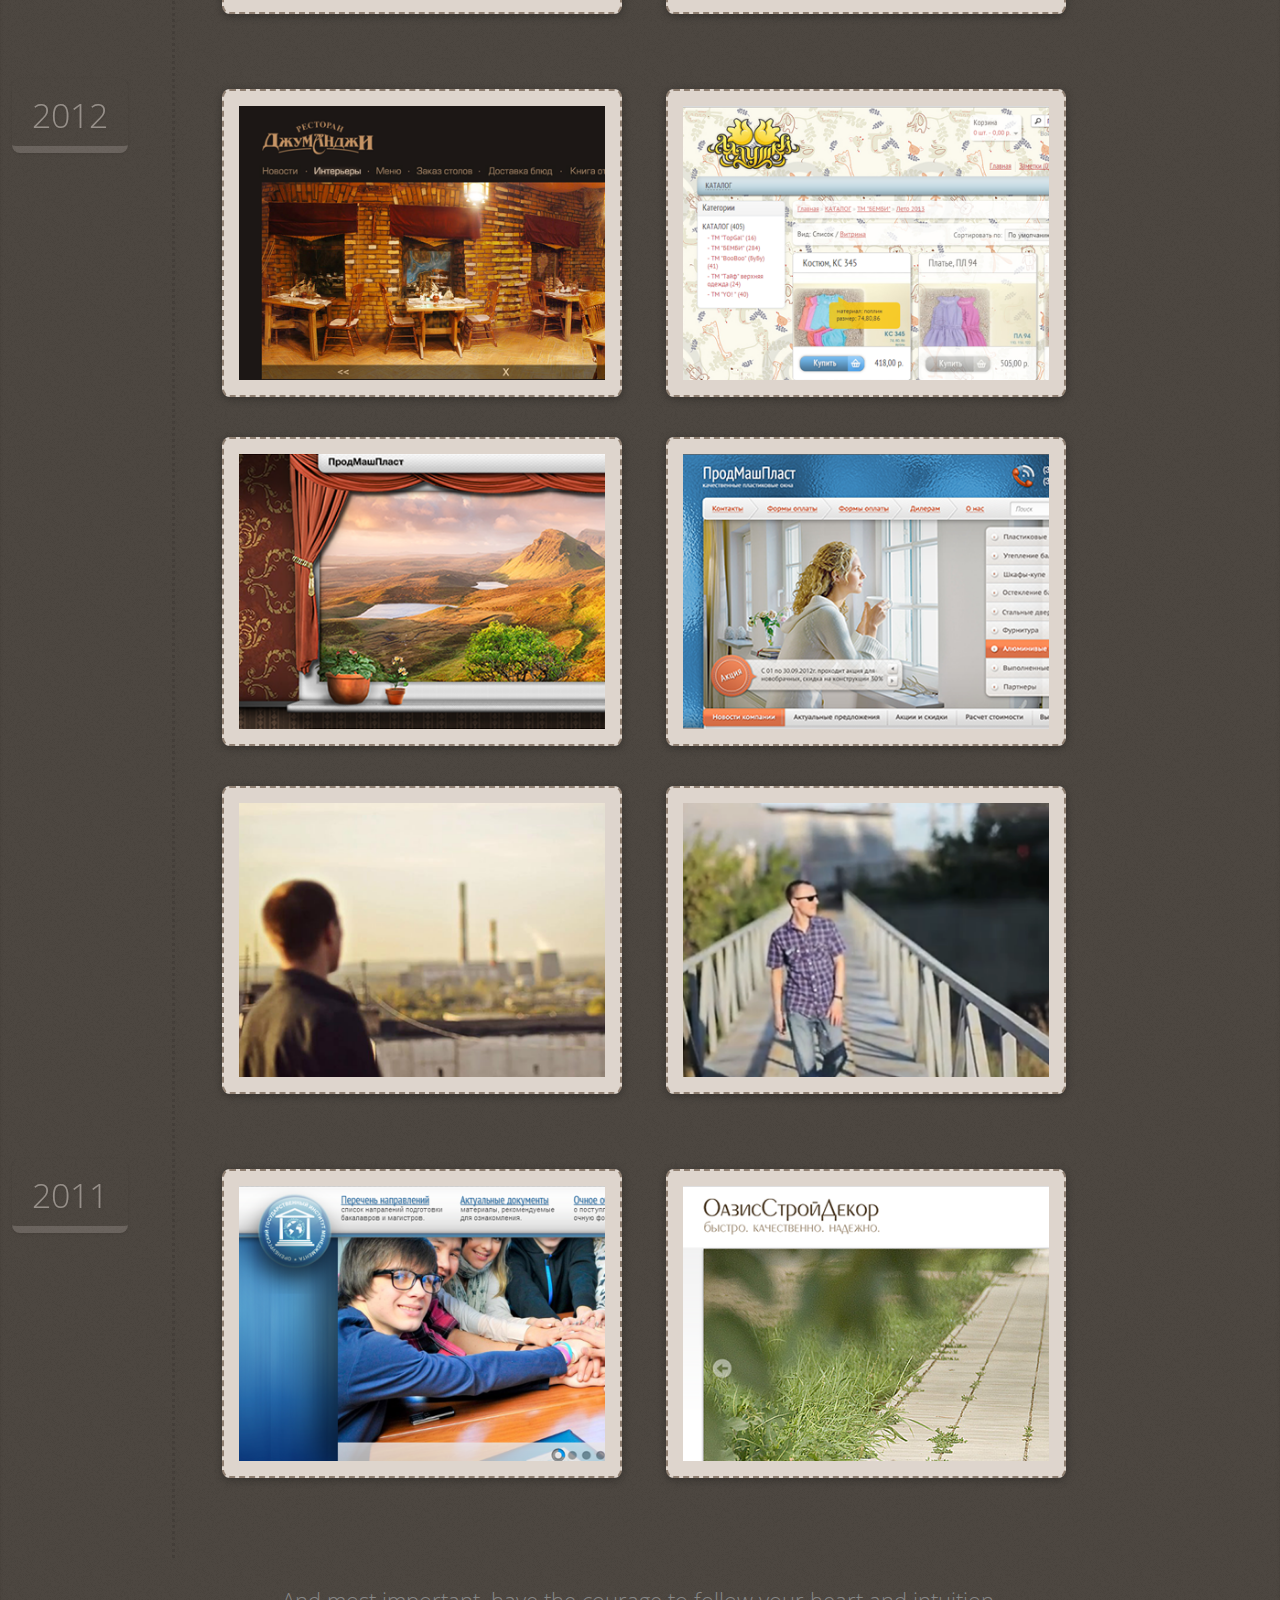
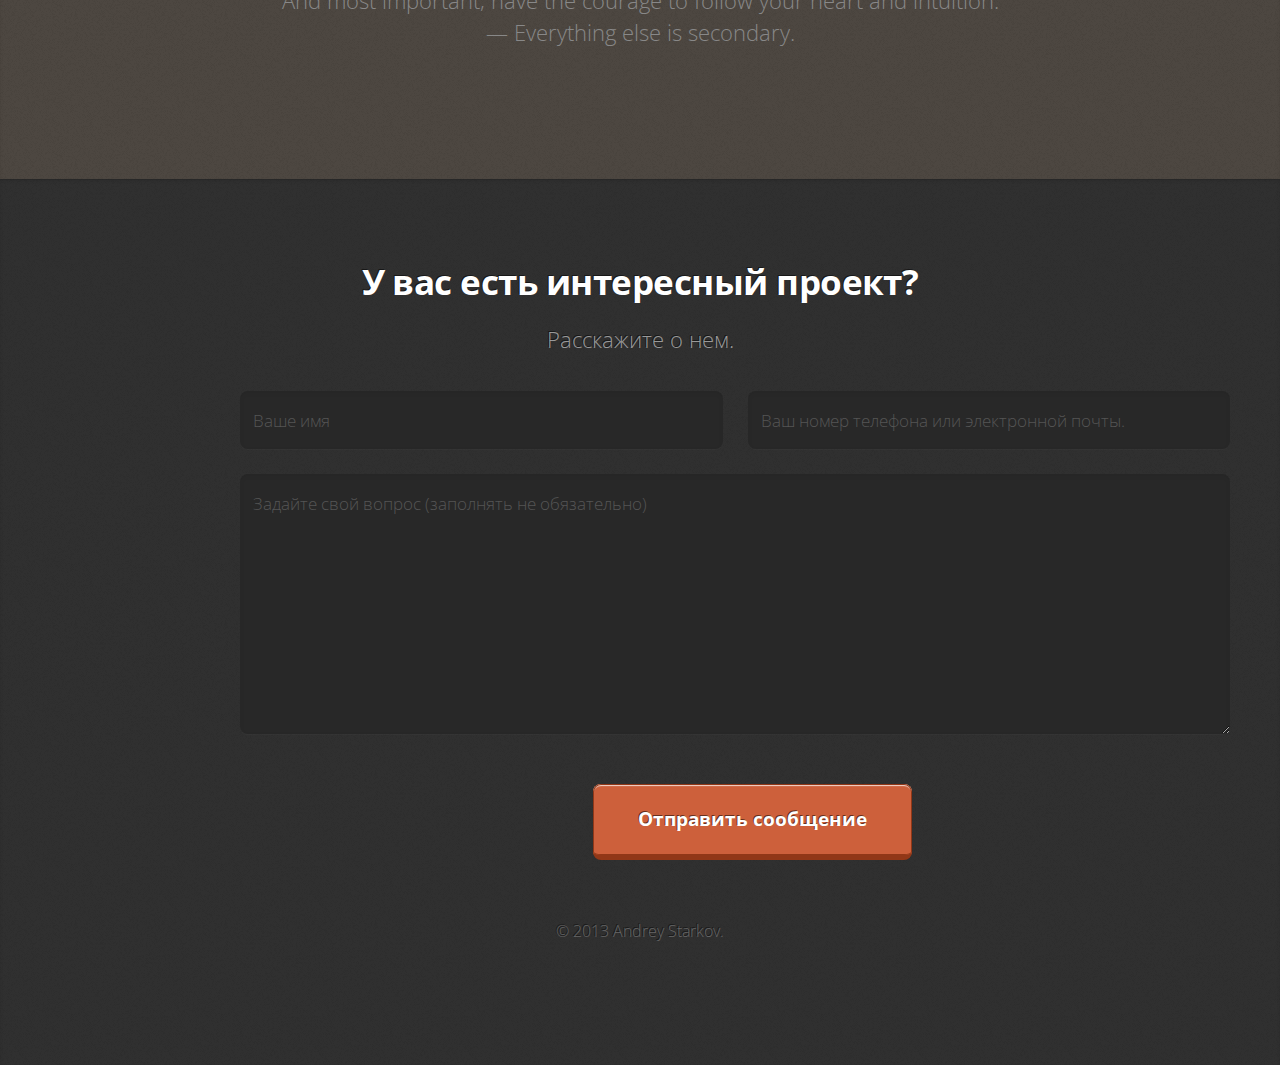
==== commit 686a3908: "ive made it without your help, tsvetkovpro" ====
--- a/index.html
+++ b/index.html
@@ -1,18 +1,17 @@
 <!DOCTYPE HTML>
 <html>
 	<head>
-		<title>Andrey Starkov</title>
+		<title>Webscapes</title>
 		<meta http-equiv="content-type" content="text/html; charset=utf-8" />
+
 		<meta name="description" content="" />
-		<meta name="keywords" content="" />
+		<meta name="keywords" content="разрабока сайтов, front end, оренбург" />
 
 		<link rel="stylesheet" type="text/css" href="css/portfolio.css" />
 
 		<script src="js/modernizr.custom.js"></script>
 
 		<link rel="stylesheet" type="text/css"  href="css/root.css" />
-
-
 
 		<link href='http://fonts.googleapis.com/css?family=Open+Sans+Condensed:300,300italic&subset=latin,cyrillic' rel='stylesheet' type='text/css'>
 		<link href='http://fonts.googleapis.com/css?family=Open+Sans:400,300,600&subset=latin,cyrillic' rel='stylesheet' type='text/css'>
@@ -20,6 +19,33 @@
 
 		<link rel="stylesheet" href="css/font-awesome.min.css">
 		<link rel="stylesheet" href="css/tooltipster.css">
+		<link rel="stylesheet" href="css/bootstrap.css">
+
+		<script src="http://code.jquery.com/jquery-1.10.1.min.js"></script>
+		<script src="js/toucheffects.js"></script>
+		<script src="js/transit.js"></script>
+		<script src="js/colors.js"></script>
+		<script src="js/tooltipster.js"></script>
+		<script src="js/shadow.js"></script>
+		<script src="js/config.js"></script>
+		<script src="js/cookie.js"></script>
+		<script src="js/skel.min.js"></script>
+		<script src="js/bootstrap.min.js"></script>
+
+		<script>
+		$(function () {
+			$('.carousel').carousel();
+			var pdtPlay = videojs("pdt-video");
+
+			$('#pdt-1').on('hidden.bs.modal', function () {
+				pdtPlay.pause();
+			});
+		});
+		</script>
+  		<link href="http://vjs.zencdn.net/4.1/video-js.css" rel="stylesheet">
+		<script src="http://vjs.zencdn.net/4.1/video.js"></script>
+
+		<script src="js/engine.js"></script>
 
 		<!--[if IE 7]>
 		  <link rel="stylesheet" href="path/to/font-awesome/css/font-awesome-ie7.min.css">
@@ -33,9 +59,16 @@
 		<!--[if lte IE 9]><link rel="stylesheet" href="css/ie9.css" /><![endif]-->
 		<!--[if lte IE 8]><script src="js/html5shiv.js"></script><link rel="stylesheet" href="css/ie8.css" /><![endif]-->
 		<!--[if lte IE 7]><link rel="stylesheet" href="css/ie7.css" /><![endif]-->
-
+		<style>
+		.modal { top: 10% !important; left: -250px !important; }
+		.mve .modal-content { padding:0px; width: 960px; padding-bottom: 10px; background: #34302c; /* #c4b7ab */ }
+		.mve .modal-content .icon-off { margin-left: 5px; }
+		.mve .modal-content i { transition: all 1s ease; text-shadow: 0px 3px 6px rgba(0,0,0,0.7);}
+		.btn-shut { margin-top: 10px; background: rgba(71,65,59, 0.1); color: rgba(225,215,206,0.5); text-shadow: 0px 3px 8px rgba(0,0,0,0.1); 	}
+		</style>
 	</head>
 	<body>
+
 
 		<!-- Nav -->
 			<nav id="nav">
@@ -177,7 +210,7 @@
 									<h3>Продмашпласт</h3>
 									<span>Дизайн, разработка.</span>
 
-									<a target="_blank" href="#" class="pf-btn-about tt-dev pf-big"><div class="bt-cross"></div></a>
+									<a data-toggle="modal" href="#pmp-1" class="pf-btn-about tt-dev pf-big"><div class="bt-cross"></div></a>
 
 								</figcaption>
 							</figure>
@@ -203,7 +236,7 @@
 									<h3>Пыль да Таун.</h3>
 									<span>Видеосъемка, монтаж.</span>
 
-									<a target="_blank" href="https://vimeo.com/51458451" class="pf-btn-about tt-dev pf-big"><div class="bt-cross"></div></a>
+									<a data-toggle="modal" href="#pdt-1" class="pf-btn-about tt-dev pf-big"><div class="bt-cross"></div></a>
 								</figcaption>
 							</figure>
 						</li>
@@ -216,7 +249,7 @@
 									<h3>Малай - Начало.</h3>
 									<span>Видеосъемка, монтаж.</span>
 
-									<a href="https://vimeo.com/44561710" target="_blank" class="pf-btn-about tt-dev pf-big"><div class="bt-cross"></div></a>
+									<a data-toggle="modal" href="#malay" class="pf-btn-about tt-dev pf-big"><div class="bt-cross"></div></a>
 								</figcaption>
 							</figure>
 						</li>
@@ -271,65 +304,40 @@
 						<h2>У вас есть интересный проект?</h2>
 						<span>Расскажите о нем.</span>
 					</header>
-					<div>
+					<div class="call-box" style="margin-top: 20px">
 						<div class="row">
 							<div class="12u">
+
 								<form method="post" action="#">
 									<div>
 										<div class="row half">
 											<div class="6u">
-												<input type="text" name="name" id="name" placeholder="Как вас зовут?" />
+												<input type="text" name="name" id="name" placeholder="Ваше имя" />
 											</div>
 											<div class="6u">
-												<input type="text" name="email" id="email" placeholder="Как с вами связаться?" />
+												<input type="text" class="tt-warning" name="email" id="email" placeholder="Ваш номер телефона или электронной почты." />
 											</div>
 										</div>
 										<div class="row half">
 											<div class="12u">
-												<input type="text" name="subject" id="subject" placeholder="В кратце" />
-											</div>
-										</div>
-										<div class="row half">
-											<div class="12u">
-												<textarea name="message" id="message" placeholder="А теперь &mdash; поподробнее."></textarea>
+												<textarea name="text" id="message" placeholder="Задайте свой вопрос (заполнять не обязательно)"></textarea>
 											</div>
 										</div>
 										<div class="row">
 											<div class="12u">
-												<a href="#" class="button form-button-submit">Отправить сообщение</a>
-												<a href="#" class="button button-alt form-button-reset">Очистить форму</a>
+												<div id="button-send" class="btn-flat tt-sent">Отправить сообщение</div>
+
 											</div>
 										</div>
 									</div>
 								</form>
+
 							</div>
+
 						</div>
-						<div class="row row-special">
-							<div class="12u">
-								<h3 class="thin">Ещё, меня можно найти здесь:</h3>
-								<ul class="social">
-									<li class="twitter"><a href="http://twitter.com/n33co" class="icon icon-twitter"><span>Twitter</span></a></li>
-									<li class="facebook"><a href="#" class="icon icon-facebook"><span>Facebook</span></a></li>
-									<li class="dribbble"><a href="http://dribbble.com/n33" class="icon icon-dribbble"><span>Dribbble</span></a></li>
-									<li class="linkedin"><a href="#" class="icon icon-linkedin"><span>LinkedIn</span></a></li>
-									<li class="tumblr"><a href="#" class="icon icon-tumblr"><span>Tumblr</span></a></li>
-									<li class="googleplus"><a href="#" class="icon icon-google-plus"><span>Google+</span></a></li>
-									<li class="github"><a href="http://github.com/n33" class="icon icon-github"><span>Github</span></a></li>
-									<!--
-									<li class="rss"><a href="#" class="icon icon-rss"><span>RSS</span></a></li>
-									<li class="instagram"><a href="#" class="icon icon-instagram"><span>Instagram</span></a></li>
-									<li class="foursquare"><a href="#" class="icon icon-foursquare"><span>Foursquare</span></a></li>
-									<li class="skype"><a href="#" class="icon icon-skype"><span>Skype</span></a></li>
-									<li class="soundcloud"><a href="#" class="icon icon-soundcloud"><span>Soundcloud</span></a></li>
-									<li class="youtube"><a href="#" class="icon icon-youtube"><span>YouTube</span></a></li>
-									<li class="blogger"><a href="#" class="icon icon-blogger"><span>Blogger</span></a></li>
-									<li class="flickr"><a href="#" class="icon icon-flickr"><span>Flickr</span></a></li>
-									<li class="vimeo"><a href="#" class="icon icon-vimeo"><span>Vimeo</span></a></li>
-									-->
-								</ul>
-							</div>
-						</div>
+
 					</div>
+
 					<footer>
 						<p id="copyright">
 							&copy; 2013 Andrey Starkov.
@@ -338,16 +346,80 @@
 				</article>
 			</div>
 
-		<script src="http://code.jquery.com/jquery-1.10.1.min.js"></script>
-		<script src="js/toucheffects.js"></script>
-		<script src="js/transit.js"></script>
-		<script src="js/colors.js"></script>
-		<script src="js/tooltipster.js"></script>
-		<script src="js/shadow.js"></script>
-		<script src="js/config.js"></script>
-		<script src="js/skel.min.js"></script>
-
-		<script src="js/engine.js"></script>
+<!-- Modal -->
+
+  <div class="modal fade mve" id="pdt-1">
+    <div class="modal-dialog">
+      <div class="modal-content">
+		<video id="pdt-video" style="margin-left: -1px; margin-top: -2px" class="video-js vjs-default-skin"
+		controls preload="auto" width="960" height="540" poster="images/pdt-prev.jpg">
+			 <source src="videos/pdt.mp4" type='video/mp4' />
+		</video>
+
+          <button type="button" class="btn btn-shut" data-dismiss="modal"><i class="icon-off icon-3x"></i> </button>
+          <button type="button" class="btn btn-shut"><i class="icon-thumbs-up icon-3x"></i> </button>
+
+      </div><!-- /.modal-content -->
+    </div><!-- /.modal-dialog -->
+  </div><!-- /.modal -->
+
+<!-- Modal -->
+
+  <div class="modal fade mve" id="malay">
+    <div class="modal-dialog">
+      <div class="modal-content">
+		<video id="pdt-video" style="margin-left: -1px; margin-top: -2px" class="video-js vjs-default-skin"
+		controls preload="auto" width="960" height="540" poster="images/malay-prev.jpg">
+			 <source src="videos/m-nachalo.mp4" type='video/mp4' />
+		</video>
+
+          <button type="button" class="btn btn-shut" data-dismiss="modal"><i class="icon-off icon-3x"></i> </button>
+          <button type="button" class="btn btn-shut"><i class="icon-heart icon-3x"></i> </button>
+          <button type="button" class="btn btn-shut"><i class="icon-youtube-play icon-3x"></i> </button>
+
+      </div><!-- /.modal-content -->
+    </div><!-- /.modal-dialog -->
+  </div><!-- /.modal -->
+
+<!-- Modal -->
+
+  <div class="modal fade" id="pmp-1">
+    <div class="modal-dialog">
+      <div class="modal-content" style="height: 730px; width: 925px;">
+
+     <div id="carousel-example-generic" class="carousel slide bs-docs-carousel-example">
+        <ol class="carousel-indicators">
+          <li data-target="#carousel-example-generic" data-slide-to="0" class="active"></li>
+          <li data-target="#carousel-example-generic" data-slide-to="1"></li>
+        </ol>
+        <div class="carousel-inner">
+          <div class="item active">
+            <img src="images/pmp-1.jpg" alt="">
+          </div>
+          <div class="item">
+            <img src="images/pmp-2.jpg" alt="">
+          </div>
+          <div class="item">
+            <img src="images/pmp-3.jpg" alt="">
+          </div>
+
+          <div class="item">
+            <img src="images/pmp-4.jpg" alt="">
+          </div>
+
+        </div>
+        <a class="left carousel-control" href="#carousel-example-generic" data-slide="prev">
+          <span class="icon-prev"></span>
+        </a>
+        <a class="right carousel-control" href="#carousel-example-generic" data-slide="next">
+          <span class="icon-next"></span>
+        </a>
+      </div>
+
+      </div><!-- /.modal-content -->
+    </div><!-- /.modal-dialog -->
+  </div><!-- /.modal -->
+
 
 	</body>
 </html>--- a/css/root.css
+++ b/css/root.css
@@ -2,6 +2,87 @@
       position: absolute; top: 25px; left: 0px; width: 100%; height: 670px;
       background: url(../images/bg-1.jpg) left top no-repeat !important;
     }
+.message { position: absolute; top: -100%;  background: rgba(0,0,0,0.4); border-radius: 8px; padding: 20px 30px;
+  font-family: 'Open Sans Condensed'; font-weight: 800; font-size: 52px; color: #f1ece6; text-shadow: 1px 1px 1px rgba(0,0,0,0.5);
+  box-shadow: 0 8px 15px rgba(0,0,0,0.8); z-index: 666; }
+
+  .btn-flat-black
+  {
+    position: relative;
+    display: inline-block;
+    color: #fff;
+    text-decoration: none;
+    font-weight: 700;
+    border: 0;
+    padding: 1em 2.35em 1em 2.35em;
+    font-size: 1.1em;
+    outline: 0;
+    cursor: pointer;
+    border-radius: 8px;
+    text-shadow: -1px -1px 0.5px rgba(0,0,0,0.5);
+    overflow: hidden;
+    background: #2a2724;
+    border-bottom: 5px solid #191816;
+
+  }
+
+  .btn-flat
+  {
+    position: relative;
+    display: inline-block;
+    color: #fff;
+    text-decoration: none;
+    font-weight: 700;
+    border: 0;
+    padding: 1em 2.35em 1em 2.35em;
+    font-size: 1.1em;
+    outline: 0;
+    cursor: pointer;
+    border-radius: 8px;
+    text-shadow: -1px -1px 0.5px rgba(0,0,0,0.5);
+    overflow: hidden;
+    background: #cd603b;
+    border-bottom: 5px solid #913717;
+    box-shadow: inset 0px 0px 0px 1px#913717, inset 0px 2px 1px 0px rgba(255,255,255,0.75);
+
+  }
+
+
+    .button-top
+    {
+    width: 100%; height: 100%;
+      position: relative;
+    display: inline-block;
+    color: #fff;
+    text-decoration: none;
+    font-weight: 700;
+    border: 0;
+    outline: 0;
+    cursor: pointer;
+    border-radius: 8px;
+    text-shadow: -1px -1px 0.5px rgba(0,0,0,0.5);
+    overflow: hidden;
+    background: #cd603b;
+    border-bottom: 5px solid #913717;
+    box-shadow: inset 0px 0px 0px 1px#913717, inset 0px 2px 1px 0px rgba(255,255,255,0.75);
+
+    }
+    .bottom .nav-bar .item a.button-top  {
+    padding-top: 10px; padding-left: 15px;
+    position: absolute; top: 10px; left: 10px;
+    height: 60px; width: 260px;
+    }
+    .bottom .nav-bar .special {
+    height: 80px;
+    width: 280px;
+    }
+
+.tt-ico { color: #2c2927; text-shadow: 0 2px 6px rgba(0,0,0,0.1); padding-top: 12px; padding-left: 10px; padding-right: 10px; float: left; position: relative }
+.tt-txt { padding-top: 5px;  padding-bottom: 10px; float: left; position: relative; padding-left: 15px; width: 350px; padding-right: 10px }
+body { overflow-x: hidden;}
+     .call-box {
+  width: 960px; margin: 0 auto;
+ }
     .intro-text { text-align: center ;}
     .intro-text h1 { color: rgba(255,255,255,0.9); font-size: 5em;
       font-family: 'PT Sans Narrow'; font-weight: 3600; letter-spacing: 15px;
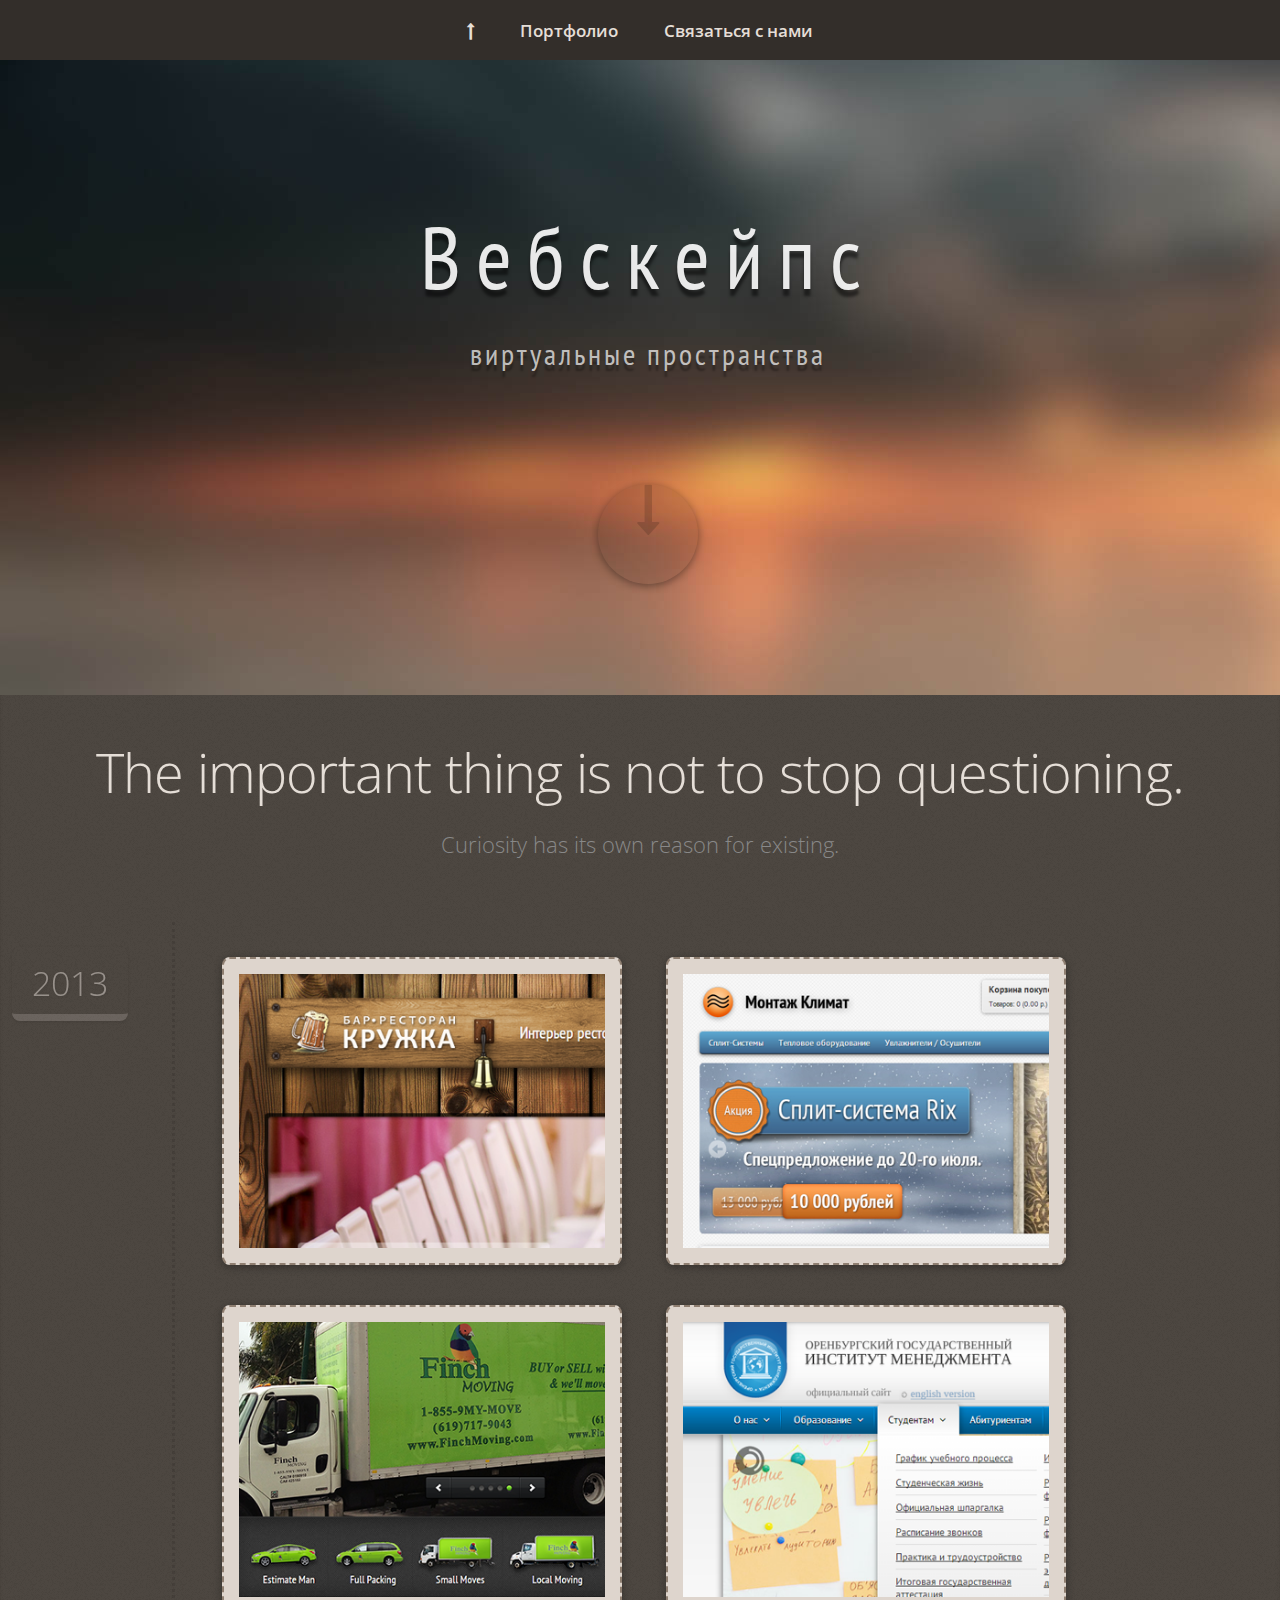
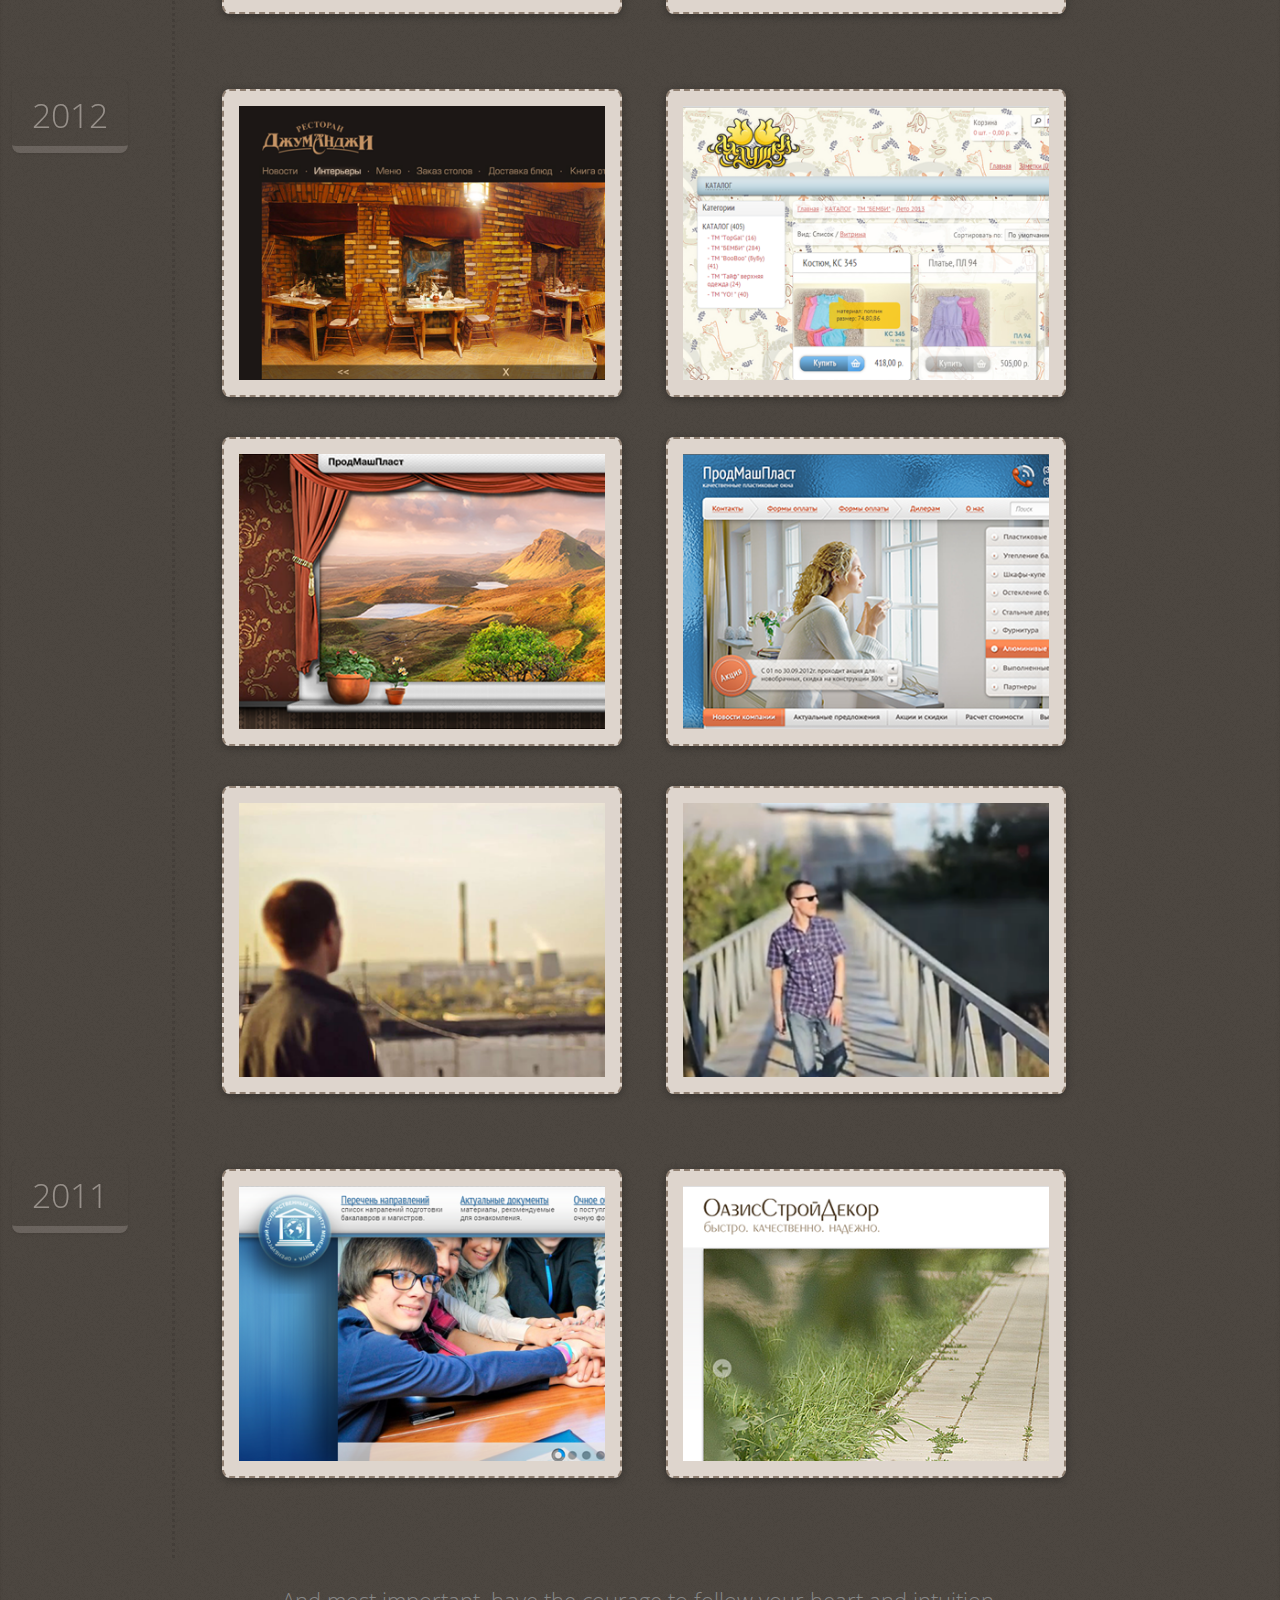
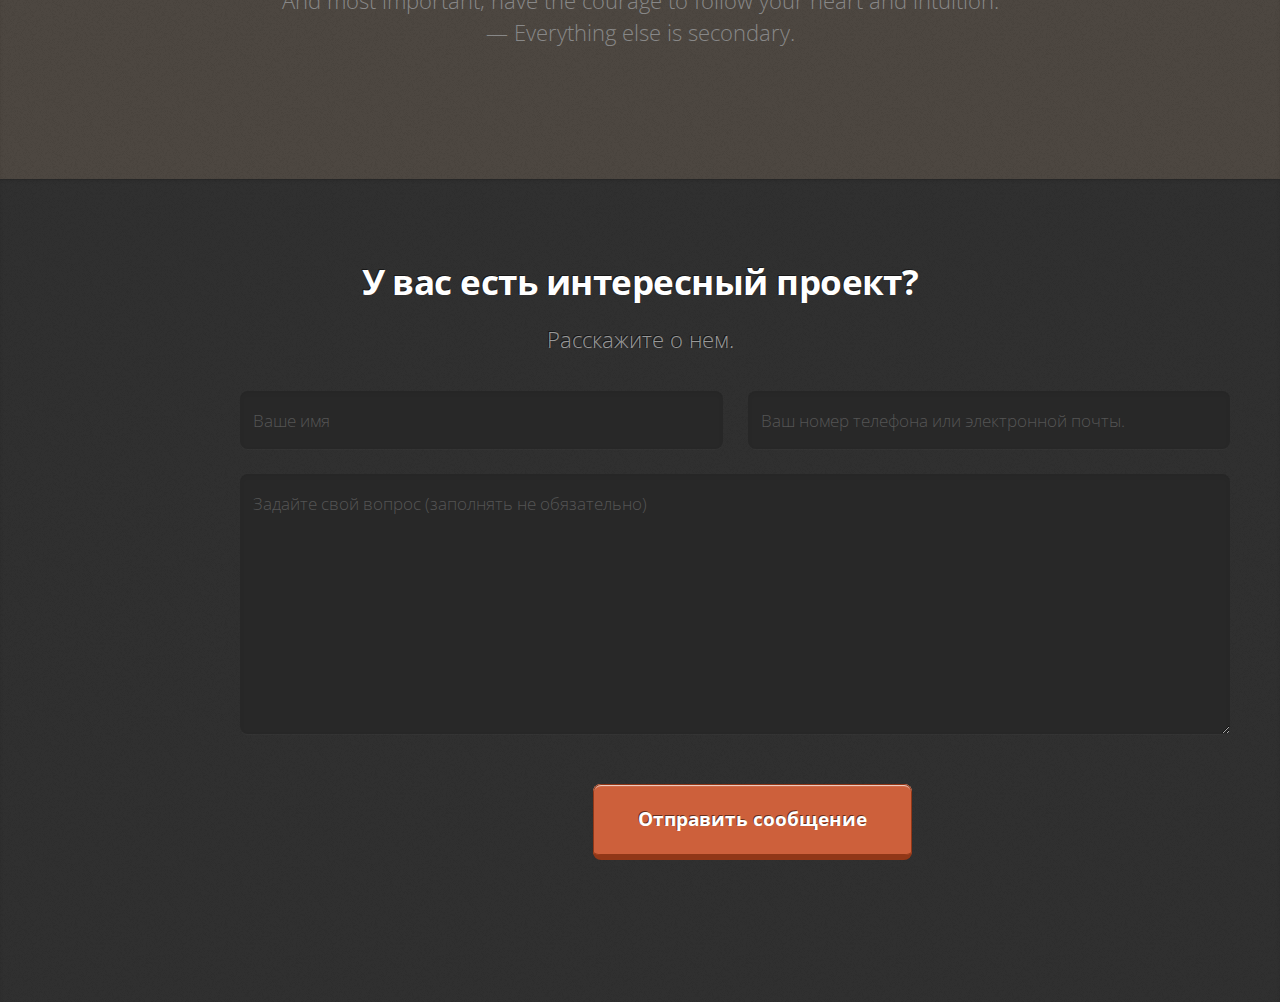
==== commit 92a4664c: "one step closer" ====
--- a/index.html
+++ b/index.html
@@ -340,7 +340,7 @@
 
 					<footer>
 						<p id="copyright">
-							&copy; 2013 Andrey Starkov.
+
 						</p>
 					</footer>
 				</article>
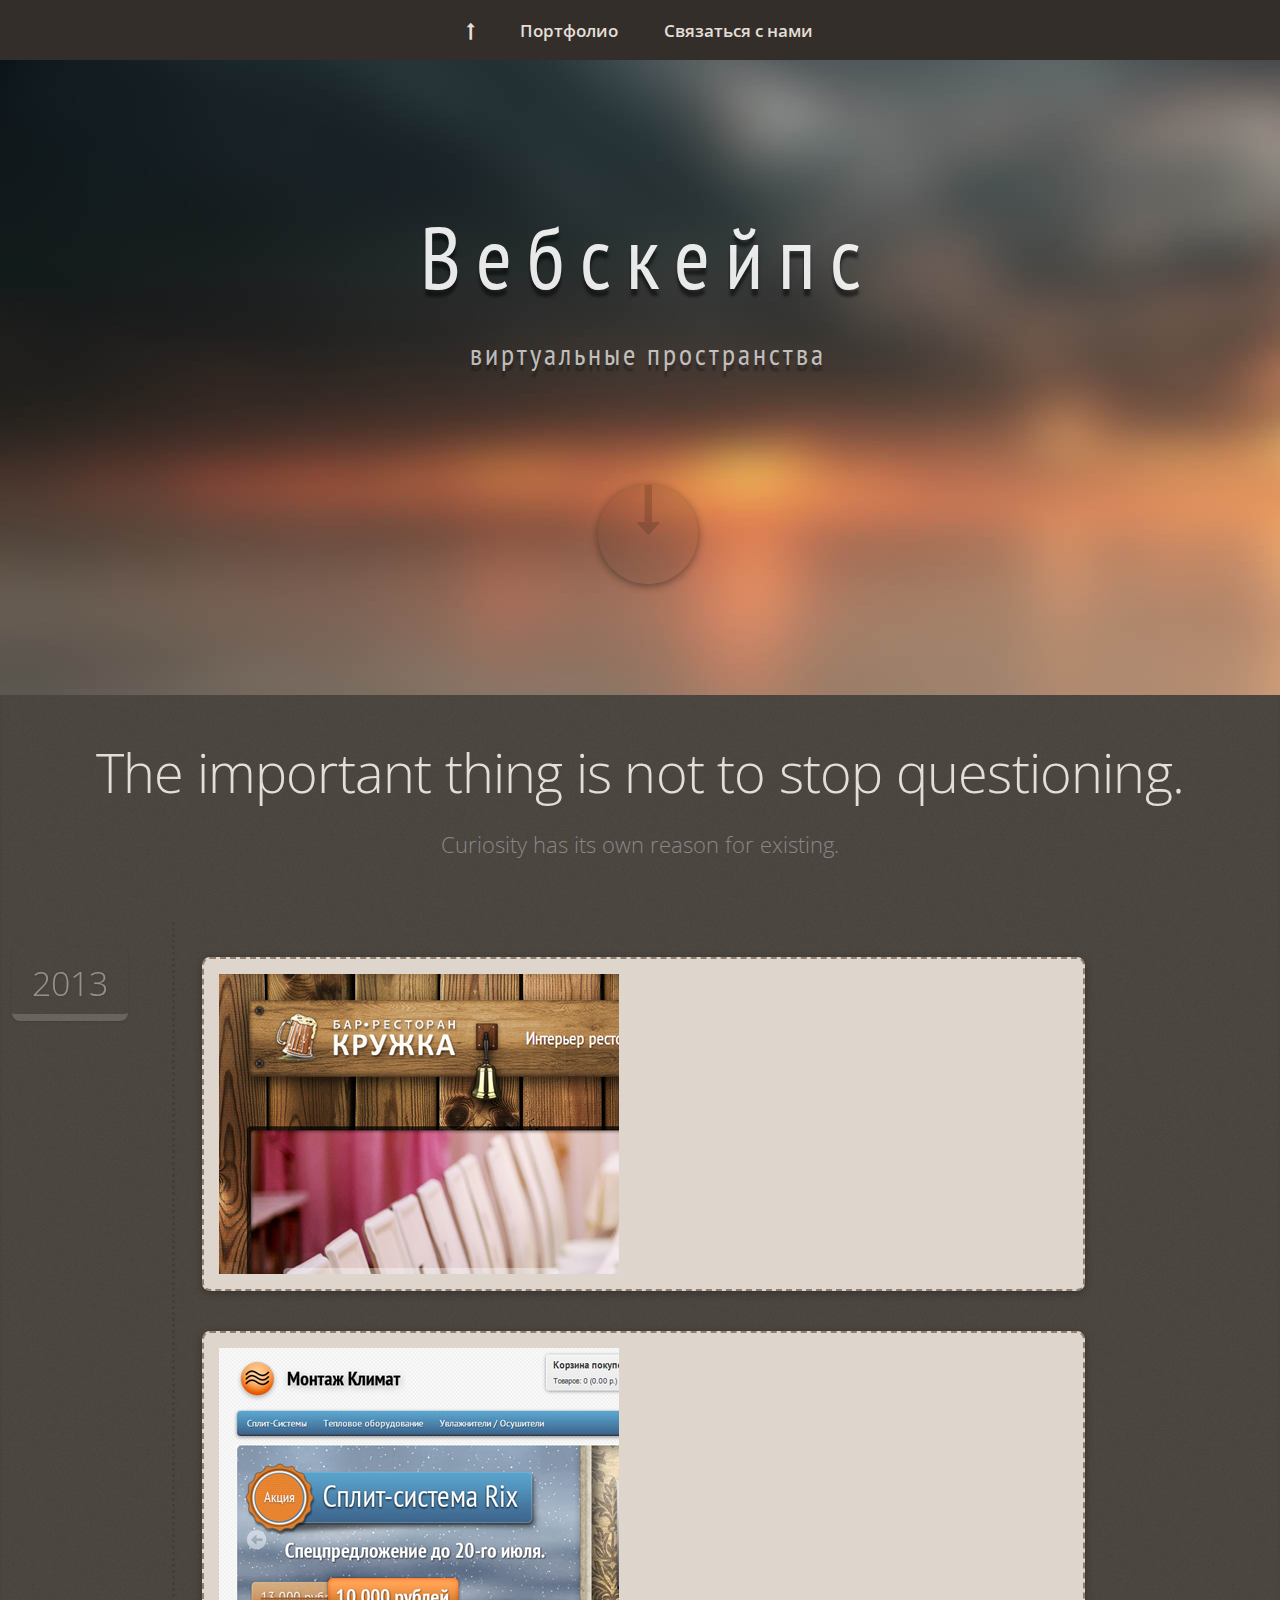
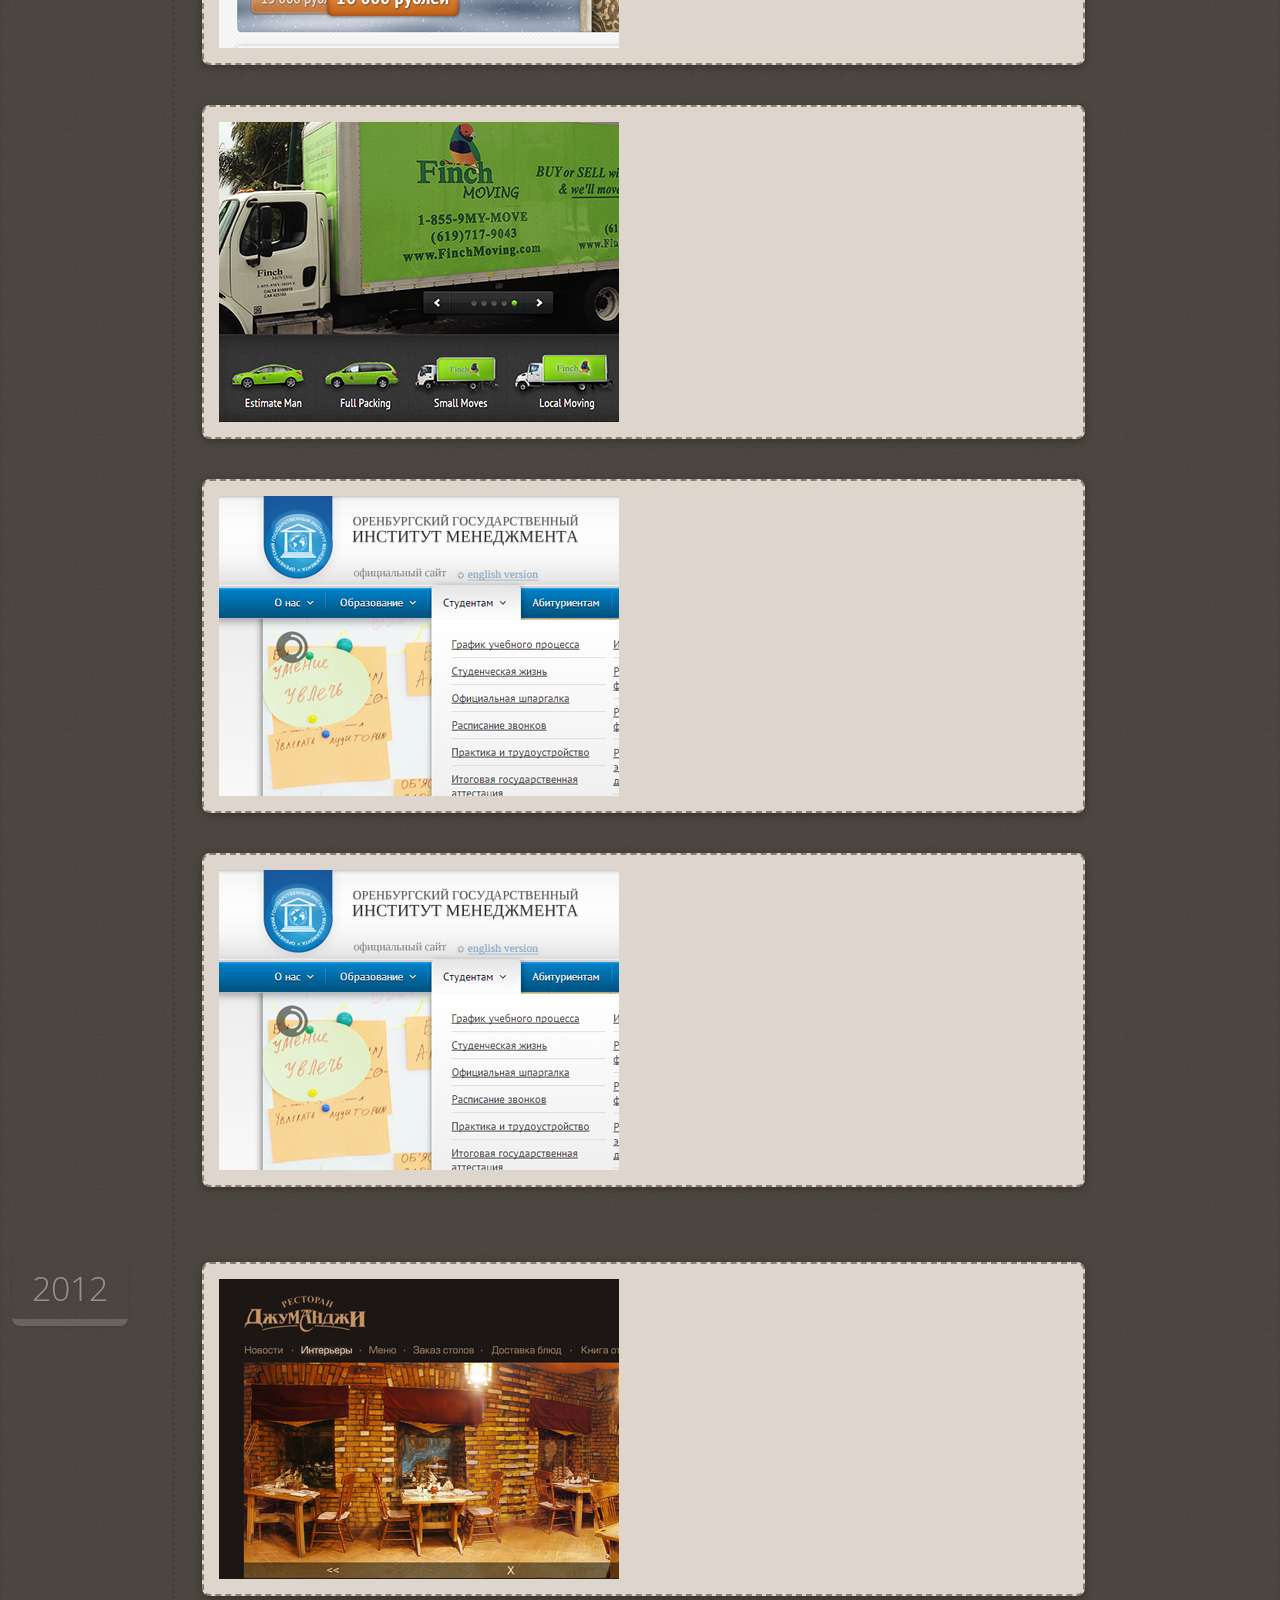
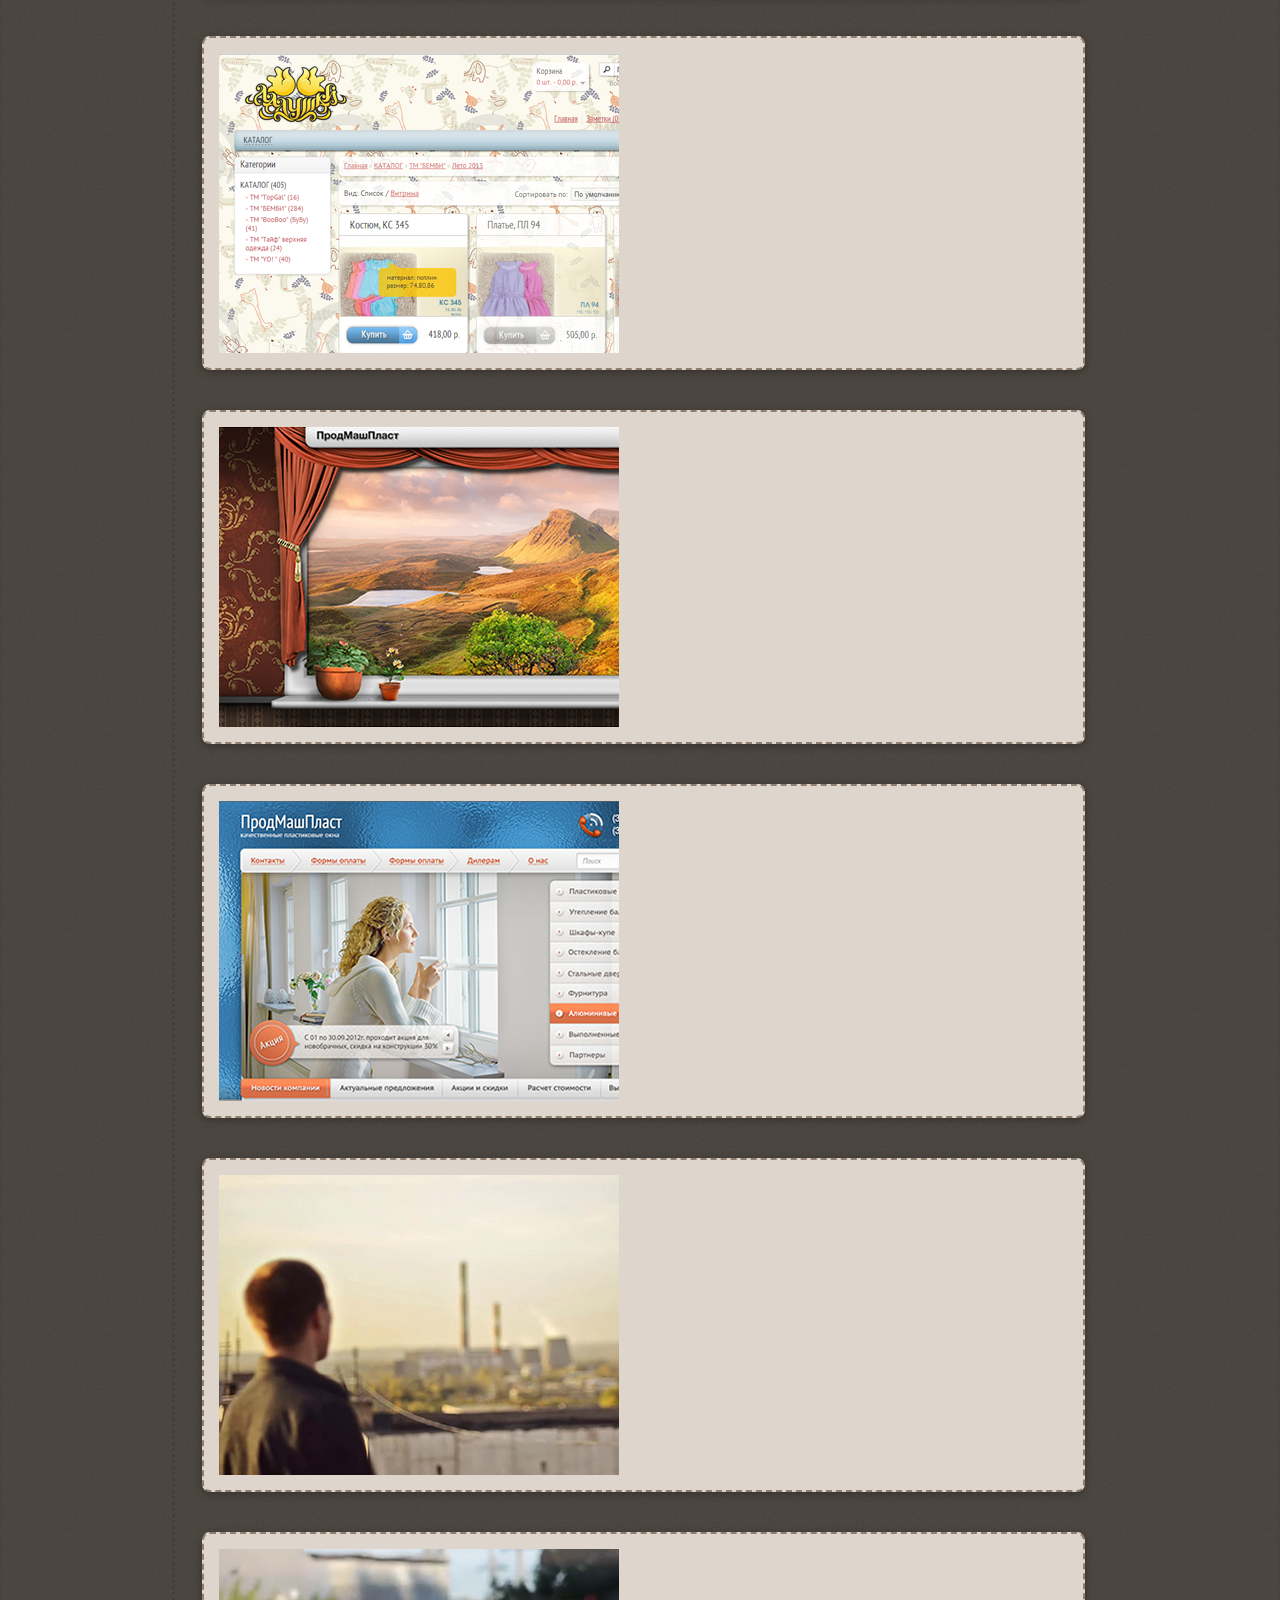
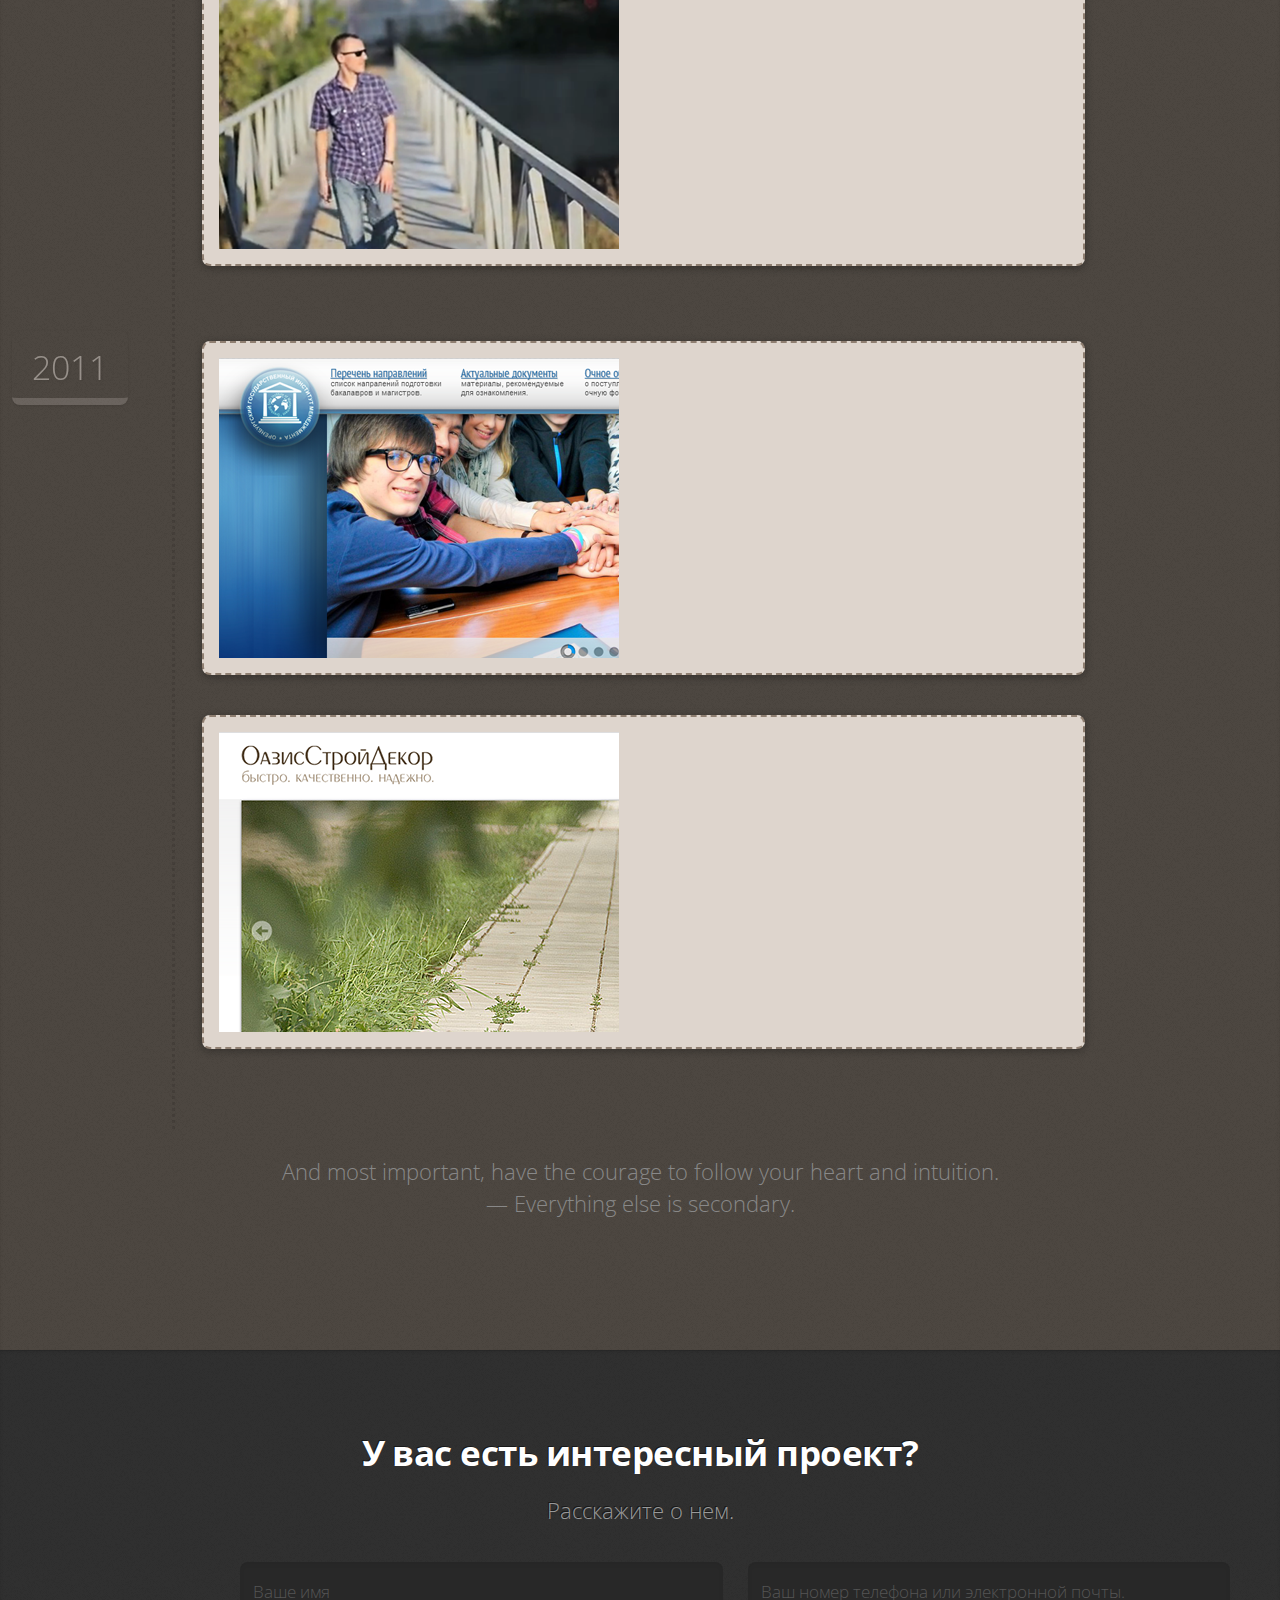
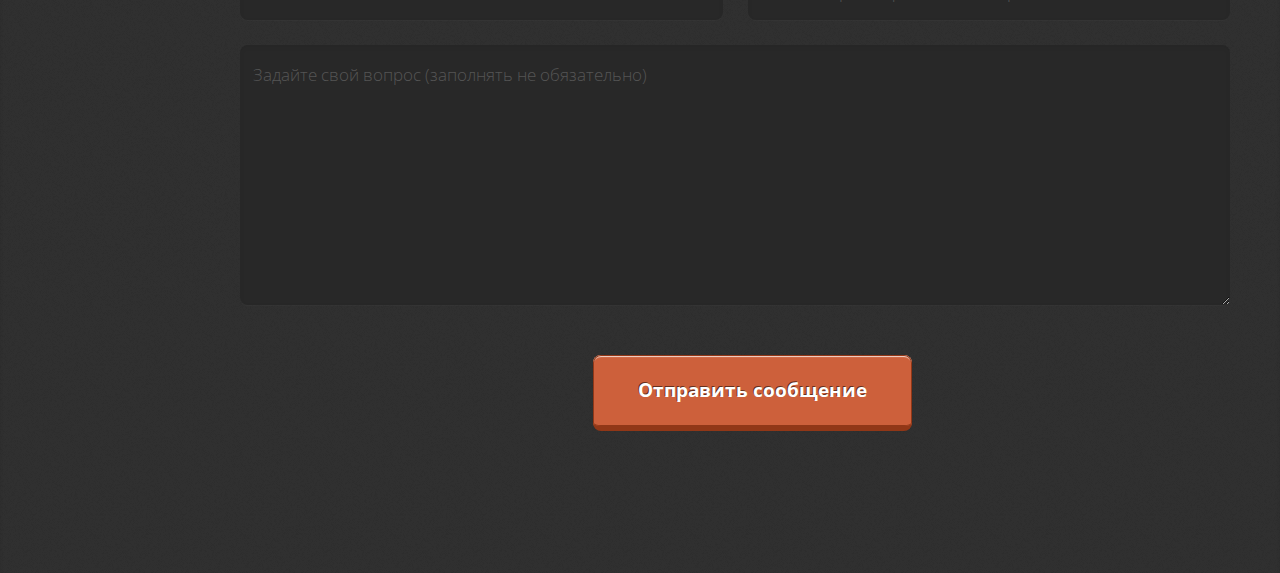
==== commit 9ef8b370: "some bugfixes and code optimisation" ====
--- a/index.html
+++ b/index.html
@@ -32,16 +32,6 @@
 		<script src="js/skel.min.js"></script>
 		<script src="js/bootstrap.min.js"></script>
 
-		<script>
-		$(function () {
-			$('.carousel').carousel();
-			var pdtPlay = videojs("pdt-video");
-
-			$('#pdt-1').on('hidden.bs.modal', function () {
-				pdtPlay.pause();
-			});
-		});
-		</script>
   		<link href="http://vjs.zencdn.net/4.1/video-js.css" rel="stylesheet">
 		<script src="http://vjs.zencdn.net/4.1/video.js"></script>
 
@@ -129,7 +119,7 @@
 									<h3>Бар-ресторан &#171;Кружка&#187; </h3>
 									<span>Разработка сайта под ключ.</span>
 
-									<a href="http://kruzhka-bar.ru/" class="pf-btn-about tt-dev pf-big"><div class="bt-cross"></div></a>
+									<a data-toggle="modal" href="#kruzhka" class="pf-btn-about tt-dev pf-big"><div class="bt-cross"></div></a>
 								</figcaption>
 							</figure>
 
@@ -173,6 +163,17 @@
 							</figure>
 						</li>
 
+						<li>
+							<figure>
+								<div><img src="images/works/2.png" alt="img02"></div>
+								<figcaption>
+									<h3>Компания &#171;Спец&#187;</h3>
+									<span>Дизайн, разработка.</span>
+
+									<a href="#" class="pf-btn-about tt-dev pf-big"><div class="bt-cross"></div></a>
+								</figcaption>
+							</figure>
+						</li>
 					</div>
 
 					<div class="era p12">
@@ -224,7 +225,7 @@
 									<span>Веб-дизайн.</span>
 
 
-									<a href="#" class="pf-btn-about tt-dev pf-big"><div class="bt-cross"></div></a>
+									<a data-toggle="modal" href="#pmp-1" class="pf-btn-about tt-dev pf-big"><div class="bt-cross"></div></a>
 								</figcaption>
 							</figure>
 						</li>
@@ -346,80 +347,7 @@
 				</article>
 			</div>
 
-<!-- Modal -->
-
-  <div class="modal fade mve" id="pdt-1">
-    <div class="modal-dialog">
-      <div class="modal-content">
-		<video id="pdt-video" style="margin-left: -1px; margin-top: -2px" class="video-js vjs-default-skin"
-		controls preload="auto" width="960" height="540" poster="images/pdt-prev.jpg">
-			 <source src="videos/pdt.mp4" type='video/mp4' />
-		</video>
-
-          <button type="button" class="btn btn-shut" data-dismiss="modal"><i class="icon-off icon-3x"></i> </button>
-          <button type="button" class="btn btn-shut"><i class="icon-thumbs-up icon-3x"></i> </button>
-
-      </div><!-- /.modal-content -->
-    </div><!-- /.modal-dialog -->
-  </div><!-- /.modal -->
-
-<!-- Modal -->
-
-  <div class="modal fade mve" id="malay">
-    <div class="modal-dialog">
-      <div class="modal-content">
-		<video id="pdt-video" style="margin-left: -1px; margin-top: -2px" class="video-js vjs-default-skin"
-		controls preload="auto" width="960" height="540" poster="images/malay-prev.jpg">
-			 <source src="videos/m-nachalo.mp4" type='video/mp4' />
-		</video>
-
-          <button type="button" class="btn btn-shut" data-dismiss="modal"><i class="icon-off icon-3x"></i> </button>
-          <button type="button" class="btn btn-shut"><i class="icon-heart icon-3x"></i> </button>
-          <button type="button" class="btn btn-shut"><i class="icon-youtube-play icon-3x"></i> </button>
-
-      </div><!-- /.modal-content -->
-    </div><!-- /.modal-dialog -->
-  </div><!-- /.modal -->
-
-<!-- Modal -->
-
-  <div class="modal fade" id="pmp-1">
-    <div class="modal-dialog">
-      <div class="modal-content" style="height: 730px; width: 925px;">
-
-     <div id="carousel-example-generic" class="carousel slide bs-docs-carousel-example">
-        <ol class="carousel-indicators">
-          <li data-target="#carousel-example-generic" data-slide-to="0" class="active"></li>
-          <li data-target="#carousel-example-generic" data-slide-to="1"></li>
-        </ol>
-        <div class="carousel-inner">
-          <div class="item active">
-            <img src="images/pmp-1.jpg" alt="">
-          </div>
-          <div class="item">
-            <img src="images/pmp-2.jpg" alt="">
-          </div>
-          <div class="item">
-            <img src="images/pmp-3.jpg" alt="">
-          </div>
-
-          <div class="item">
-            <img src="images/pmp-4.jpg" alt="">
-          </div>
-
-        </div>
-        <a class="left carousel-control" href="#carousel-example-generic" data-slide="prev">
-          <span class="icon-prev"></span>
-        </a>
-        <a class="right carousel-control" href="#carousel-example-generic" data-slide="next">
-          <span class="icon-next"></span>
-        </a>
-      </div>
-
-      </div><!-- /.modal-content -->
-    </div><!-- /.modal-dialog -->
-  </div><!-- /.modal -->
-
+	<? include "engine/modals.inc.htm"; ?>
 
 	</body>
 </html>--- a/css/portfolio.css
+++ b/css/portfolio.css
@@ -1,215 +1,45 @@
 
 *, *:after, *:before { -webkit-box-sizing: border-box; -moz-box-sizing: border-box; box-sizing: border-box; }
 
-body, html { font-size: 100%; padding: 0; margin: 0;}
+body, html { font-size: 100%; padding: 0; margin: 0; }
 
 .clearfix:before, .clearfix:after { content: " "; display: table; }
 .clearfix:after { clear: both; }
 
-.container > header {
-	margin: 0 auto;
-	padding: 2em;
-	text-align: center;
-	background: rgba(0,0,0,0.01);
-}
+.container > header { margin: 0 auto; padding: 2em; text-align: center; background: rgba(0,0,0,0.01); }
+.container > header h1 { font-size: 2.625em; line-height: 1.3; margin: 0; font-weight: 300; }
 
-
-.thin {
-font-family: 'Open Sans Condensed', sans-serif;
-font-weight: 300;
-font-size: 2em;
-}
-
+.thin { font-family: 'Open Sans Condensed', sans-serif; font-weight: 300; font-size: 2em; }
 h2.thin { font-size: 3.1em; }
 
-.container > header h1 {
-	font-size: 2.625em;
-	line-height: 1.3;
-	margin: 0;
-	font-weight: 300;
-}
+.pf-grid { padding: 20px 20px 20px 20px; max-width: 1300px; margin: 0 auto; list-style: none; text-align: center; }
+	.pf-grid li { display: inline-block; width: 440px; margin: 0; padding: 20px; text-align: left; position: relative; }
+	.pf-grid figure { margin: 0; position: relative; }
+	.pf-grid .pf-big { width: 100%; height: 140px; margin-left: 0px; left: 0px; bottom: 60px; margin-bottom: 0px; border-radius: 0px; }
+.bt-cross { width: 100%; height: 100%; background: url(../images/cross.png) center center no-repeat; }
 
-.pf-grid {
-	padding: 20px 20px 20px 20px;
-	max-width: 1300px;
-	margin: 0 auto;
-	list-style: none;
-	text-align: center;
-}
+.pf-grid figcaption .not-ready { position: absolute; color: #FFF; display: block; text-decoration: none; margin: 0 auto; font-family: 'Open Sans'; font-size: 14px; text-shadow: 1px 1px 3px rgba(0,0,0,0.8); border-radius: 5px; font-weight: 400; background: rgba(116, 136, 148, 0.3); box-shadow: inset 0 0 0 rgba(0,0,0,0); text-align: center; }
+.pf-grid figcaption a { position: absolute; color: #FFF; display: block; text-decoration: none; margin: 0 auto; font-family: 'Open Sans'; font-size: 14px; text-shadow: 1px 1px 3px rgba(0,0,0,0.8); border-radius: 5px; font-weight: 400; background: rgba(116, 136, 148, 0.5); box-shadow: inset 0 0 0 rgba(0,0,0,0); text-align: center; padding: 3px 10px; }
+.pf-grid figcaption { position: absolute; top: 0; left: 0; padding: 20px; font-family: 'Open Sans Condensed', sans-serif; box-shadow: 5px 0 25px rgba(0,0,0,0.4); color: #888; }
+	.pf-grid figcaption p { padding-top: 5px; color: #d3d3d3; display: block; font-family: 'Open Sans'; font-size: 12px; line-height: 17px; }
+	.pf-grid figcaption h3 { margin: 0; padding: 0; color: #fff; font-family: 'Open Sans Condensed', sans-serif; font-weight: 300; font-size: 20px; }
 
-.pf-grid li {
-	display: inline-block;
-	width: 440px;
-	margin: 0;
-	padding: 20px;
-	text-align: left;
-	position: relative;
-}
+.pf-grid figure img { max-width: 100%; display: block; position: relative; }
+.pf-grid figcaption { position: absolute; top: 0; left: 0; padding: 20px; background: #333; font-family: 'Open Sans Condensed', sans-serif; color: #888; }
+	.pf-grid figcaption h3 { margin: 0; padding: 0; color: #fff; font-family: 'Open Sans Condensed', sans-serif; font-weight: 300; font-size: 20px; }
 
-.pf-grid figure {
-	margin: 0;
-	position: relative;
-}
-
-
-.pf-grid .pf-big {
-	width: 100%;
-	height: 140px;
-	margin-left: 0px;
-	left: 0px;
-	bottom: 60px;
-	margin-bottom: 0px;
-	border-radius: 0px;
-}
-
-.bt-cross {
-width: 100%;
-height: 100%;
-background: url(../images/cross.png) center center no-repeat;
-}
-
-.pf-grid figcaption a {
-	position:absolute;
-	color:#FFF;
-	display:block;
-	text-decoration:none;
-	margin:0 auto;
-	font-family: 'Open Sans';
-	font-size: 14px;
-	text-shadow: 1px 1px 3px rgba(0,0,0,0.8);
-	border-radius:5px;
-	font-weight: 400;
-
-	background: rgba(116, 136, 148, 0.5);
-	box-shadow: inset 0 0 0 rgba(0,0,0,0);
-	text-align:center;
-	padding:3px 10px;
-
-}
-
-.pf-grid figcaption {
-	position: absolute;
-	top: 0; left: 0; padding: 20px;
-
-	font-family: 'Open Sans Condensed', sans-serif;
-	box-shadow: 5px 0 25px rgba(0,0,0,0.4);
-
-	color: #888;
-}
-
-.pf-grid figcaption p {
-	padding-top: 5px;
-	color: #d3d3d3; display: block;
-	font-family: 'Open Sans';
-	font-size: 12px;
-	line-height: 17px;
-}
-.pf-grid figcaption h3 {
-	margin: 0;
-	padding: 0;
-	color: #fff;
-	font-family: 'Open Sans Condensed', sans-serif;
-	font-weight: 300;
-	font-size: 20px;
-}
-.pf-grid figure img {
-
-	max-width: 100%;
-	display: block;
-	position: relative;
-}
-
-.pf-grid figcaption {
-	position: absolute;
-	top: 0;
-	left: 0;
-	padding: 20px;
-	background: #333;
-	font-family: 'Open Sans Condensed', sans-serif;
-
-	color: #888;
-}
-
-.pf-grid figcaption h3 {
-	margin: 0;
-	padding: 0;
-	color: #fff;
-	font-family: 'Open Sans Condensed', sans-serif;
-	font-weight: 300;
-	font-size: 20px;
-}
-
-
-.pf-grid li {
-	-webkit-perspective: 1700px;
-	-moz-perspective: 1700px;
-	perspective: 1700px;
-	-webkit-perspective-origin: 0 50%;
-	-moz-perspective-origin: 0 50%;
-	perspective-origin: 0 50%;
-}
-
-.pf-grid figure {
-	-webkit-transform-style: preserve-3d;
-	-moz-transform-style: preserve-3d;
-	transform-style: preserve-3d;
-}
-
-.pf-grid figure > div {
-	overflow: hidden;
-}
-
-.pf-grid figure img {
-	-webkit-transition: -webkit-transform 0.4s;
-	-moz-transition: -moz-transform 0.4s;
-	transition: transform 0.4s;
-}
+.pf-grid li { -webkit-perspective: 1700px; -moz-perspective: 1700px; perspective: 1700px; -webkit-perspective-origin: 0 50%; -moz-perspective-origin: 0 50%; perspective-origin: 0 50%; }
+.pf-grid figure { -webkit-transform-style: preserve-3d; -moz-transform-style: preserve-3d; transform-style: preserve-3d; }
+	.pf-grid figure > div { overflow: hidden; }
+	.pf-grid figure img { -webkit-transition: -webkit-transform 0.4s; -moz-transition: -moz-transform 0.4s; transition: transform 0.4s; }
 
 .no-touch .pf-grid figure:hover img,
-.pf-grid figure.cs-hover img {
-	-webkit-transform: translateX(25%);
-	-moz-transform: translateX(25%);
-	-ms-transform: translateX(25%);
-	transform: translateX(25%);
-}
-
-.pf-grid figcaption {
-	height: 310px;
-	width: 53%;
-	margin-left: -3px;
-	margin-top: -3px;
-	opacity: 0;
-	-webkit-backface-visibility: hidden;
-	-moz-backface-visibility: hidden;
-	backface-visibility: hidden;
-	-webkit-transform-origin: 0 0;
-	-moz-transform-origin: 0 0;
-	transform-origin: 0 0;
-	-webkit-transform: rotateY(-90deg);
-	-moz-transform: rotateY(-90deg);
-	transform: rotateY(-90deg);
-	-webkit-transition: -webkit-transform 0.4s, opacity 0.1s 0.3s;
-	-moz-transition: -moz-transform 0.4s, opacity 0.1s 0.3s;
-	transition: transform 0.4s, opacity 0.1s 0.3s;
-}
+.pf-grid figure.cs-hover img { -webkit-transform: translateX(25%); -moz-transform: translateX(25%); -ms-transform: translateX(25%); transform: translateX(25%); }
+.pf-grid figcaption { height: 310px; width: 53%; margin-left: -3px; margin-top: -3px; opacity: 0; -webkit-backface-visibility: hidden; -moz-backface-visibility: hidden; backface-visibility: hidden; -webkit-transform-origin: 0 0; -moz-transform-origin: 0 0; transform-origin: 0 0; -webkit-transform: rotateY(-90deg); -moz-transform: rotateY(-90deg); transform: rotateY(-90deg); -webkit-transition: -webkit-transform 0.4s, opacity 0.1s 0.3s; -moz-transition: -moz-transform 0.4s, opacity 0.1s 0.3s; transition: transform 0.4s, opacity 0.1s 0.3s; }
 
 .no-touch .pf-grid figure:hover figcaption,
-.pf-grid figure.cs-hover figcaption {
-	opacity: 1;
-	-webkit-transform: rotateY(0deg);
-	-moz-transform: rotateY(0deg);
-	transform: rotateY(0deg);
-	-webkit-transition: -webkit-transform 0.4s, opacity 0.1s;
-	-moz-transition: -moz-transform 0.4s, opacity 0.1s;
-	transition: transform 0.4s, opacity 0.1s;
-}
 
-@media screen and (max-width: 31.5em) {
-	.pf-grid {
-		padding: 10px 10px 100px 10px;
-	}
-	.pf-grid li {
-		width: 100%;
-		min-width: 300px;
-	}
-}
+.pf-grid figure.cs-hover figcaption { opacity: 1; -webkit-transform: rotateY(0deg); -moz-transform: rotateY(0deg); transform: rotateY(0deg); -webkit-transition: -webkit-transform 0.4s, opacity 0.1s; -moz-transition: -moz-transform 0.4s, opacity 0.1s; transition: transform 0.4s, opacity 0.1s; }
+@media screen and (max-width: 31.5em) { .pf-grid }
+.pf-grid li { width: 100%; min-width: 300px; }
+{  }
--- a/css/root.css
+++ b/css/root.css
@@ -1,175 +1,55 @@
-    #header-bg {
-      position: absolute; top: 25px; left: 0px; width: 100%; height: 670px;
-      background: url(../images/bg-1.jpg) left top no-repeat !important;
-    }
-.message { position: absolute; top: -100%;  background: rgba(0,0,0,0.4); border-radius: 8px; padding: 20px 30px;
-  font-family: 'Open Sans Condensed'; font-weight: 800; font-size: 52px; color: #f1ece6; text-shadow: 1px 1px 1px rgba(0,0,0,0.5);
-  box-shadow: 0 8px 15px rgba(0,0,0,0.8); z-index: 666; }
-
-  .btn-flat-black
-  {
-    position: relative;
-    display: inline-block;
-    color: #fff;
-    text-decoration: none;
-    font-weight: 700;
-    border: 0;
-    padding: 1em 2.35em 1em 2.35em;
-    font-size: 1.1em;
-    outline: 0;
-    cursor: pointer;
-    border-radius: 8px;
-    text-shadow: -1px -1px 0.5px rgba(0,0,0,0.5);
-    overflow: hidden;
-    background: #2a2724;
-    border-bottom: 5px solid #191816;
-
-  }
-
-  .btn-flat
-  {
-    position: relative;
-    display: inline-block;
-    color: #fff;
-    text-decoration: none;
-    font-weight: 700;
-    border: 0;
-    padding: 1em 2.35em 1em 2.35em;
-    font-size: 1.1em;
-    outline: 0;
-    cursor: pointer;
-    border-radius: 8px;
-    text-shadow: -1px -1px 0.5px rgba(0,0,0,0.5);
-    overflow: hidden;
-    background: #cd603b;
-    border-bottom: 5px solid #913717;
-    box-shadow: inset 0px 0px 0px 1px#913717, inset 0px 2px 1px 0px rgba(255,255,255,0.75);
-
-  }
+body { overflow-x: hidden; }
 
 
-    .button-top
-    {
-    width: 100%; height: 100%;
-      position: relative;
-    display: inline-block;
-    color: #fff;
-    text-decoration: none;
-    font-weight: 700;
-    border: 0;
-    outline: 0;
-    cursor: pointer;
-    border-radius: 8px;
-    text-shadow: -1px -1px 0.5px rgba(0,0,0,0.5);
-    overflow: hidden;
-    background: #cd603b;
-    border-bottom: 5px solid #913717;
-    box-shadow: inset 0px 0px 0px 1px#913717, inset 0px 2px 1px 0px rgba(255,255,255,0.75);
+#header-bg { position: absolute; top: 25px; left: 0px; width: 100%; height: 670px; background: url(../images/bg-1.jpg) left top no-repeat !important; }
 
-    }
-    .bottom .nav-bar .item a.button-top  {
-    padding-top: 10px; padding-left: 15px;
-    position: absolute; top: 10px; left: 10px;
-    height: 60px; width: 260px;
-    }
-    .bottom .nav-bar .special {
-    height: 80px;
-    width: 280px;
-    }
-
-.tt-ico { color: #2c2927; text-shadow: 0 2px 6px rgba(0,0,0,0.1); padding-top: 12px; padding-left: 10px; padding-right: 10px; float: left; position: relative }
-.tt-txt { padding-top: 5px;  padding-bottom: 10px; float: left; position: relative; padding-left: 15px; width: 350px; padding-right: 10px }
-body { overflow-x: hidden;}
-     .call-box {
-  width: 960px; margin: 0 auto;
- }
-    .intro-text { text-align: center ;}
-    .intro-text h1 { color: rgba(255,255,255,0.9); font-size: 5em;
-      font-family: 'PT Sans Narrow'; font-weight: 3600; letter-spacing: 15px;
-      text-shadow: 0px 7px 3px rgba(0,0,0,0.5); padding-top: 20px;}
-
-    .intro-text span { color: rgba(255,255,255,0.7); font-size: 30px;
-      letter-spacing: 3px;
-      font-family: 'PT Sans Narrow'; font-weight: 400; padding-top: 70px;
-      text-shadow: 0px 6px 2px rgba(0,0,0,0.3); }
-     .button-big { margin-top: 110px; }
-
-     .wrapper-shadow { box-shadow: 0px 10px 30px rgba(0,0,0,0.6); }
-
-     .get-down { border-radius: 50px; width: 100px; height: 100px; background: rgba(0,0,0,0.1); margin: 0 auto; margin-top: 110px;
-      box-shadow: 0px 2px 8px rgba(0,0,0,0.4);}
-     .get-down i { color: rgba(0,0,0,0.15); }
-     .get-down a { width: 100%; height: 100%; display: block;}
-     .nav a { font-family: 'Open Sans' !important; font-weight: 300 !important; }
-.tooltipster-punk {
-    border-radius: 5px;
-    border-bottom: 3px solid rgba(78, 63, 53, 0.9);
-    background: rgba(209, 203, 186, 0.9);
-    color: #111;
-    box-shadow: 0px 3px 16px rgba(0,0,0,0.6);
-}
-.tooltipster-punk .tooltipster-content {
-    font-family: 'Open Sans', monospace;
-    font-size: 14px;
-    line-height: 16px;
-    font-weight: 600;
-    padding: 8px 10px;
-}
-
-.icon-plus {
-    padding-right: 5px;
-}
-
-.pf-btn-about {
-   width:120px;
-   bottom: 20px; left: 15px;
-}
-
-.pf-btn-go {
-   width: 45px;
-   right: 15px;
-   bottom: 20px;
-}
-
-.point-frame {
-opacity: 0;
-position: absolute; height: 90%; top: 4%;
-width: 120px; border: 3px dashed rgba(116, 136, 148, 0.5);;
-border-right: 0px;
-border-radius: 40px 00px 0px 40px;
-left: -70px;
-z-index: 5;
-}
-
-.pf-grid figure { padding: 15px; background: #ded5cd;
-border: 2px dashed #8f7f71;
-border-radius: 8px; box-shadow: 0 0 0 4px #111, 2px 1px 6px 4px rgba(10, 10, 0, 0.5);
-}
-
-.pf-grid img { }
-
-.timeline { position: absolute; left: 10%; top: 25px; width: 5px; height: 100%;
-border-left: 3px dotted rgba(0,0,0,0.1); }
+.message { position: absolute; top: -100%; background: rgba(0,0,0,0.4); border-radius: 8px; padding: 20px 30px; font-family: 'Open Sans Condensed'; font-weight: 800; font-size: 52px; color: #f1ece6; text-shadow: 1px 1px 1px rgba(0,0,0,0.5); box-shadow: 0 8px 15px rgba(0,0,0,0.8); z-index: 666; }
 
 .container { position: relative; }
 
-.era .point { border-bottom: 7px solid rgba(0,0,0,0);
- font-size: 34px; padding: 20px 20px 15px 20px; margin-left: -170px; position: absolute;
- border-radius: 8px; top: 30px; z-index: 10;
- text-shadow: 1px 1px 3px rgba(0,0,0,0.1);
- color: rgba(229,222,215,0.5);; font-family: 'Open Sans'; font-weight: 200;
- border-bottom: 7px solid rgba(229,222,215,0.2);;
- box-shadow: 0 1px 3px rgba(0,0,0,0.1);
-}
+.get-down { border-radius: 50px; width: 100px; height: 100px; background: rgba(0,0,0,0.1); margin: 0 auto; margin-top: 110px; box-shadow: 0px 2px 8px rgba(0,0,0,0.4); }
+  .get-down i { color: rgba(0,0,0,0.15); }
+  .get-down a { width: 100%; height: 100%; display: block; }
 
-.era { width: 930px; margin-left: 100px; padding-top: 20px; position: relative;
-padding-bottom: 10px; border-radius: 8px; margin-bottom: 5px;
-box-shadow: 0 0 0 rgba(0,0,0,0); border-left: 7px solid rgba(199,66,58,0); }
+.btn-flat-black { position: relative; display: inline-block; color: #fff; text-decoration: none; font-weight: 700; border: 0; padding: 1em 2.35em 1em 2.35em; font-size: 1.1em; outline: 0; cursor: pointer; border-radius: 8px; text-shadow: -1px -1px 0.5px rgba(0,0,0,0.5); overflow: hidden; background: #2a2724; border-bottom: 5px solid #191816; }
+.btn-flat { position: relative; display: inline-block; color: #fff; text-decoration: none; font-weight: 700; border: 0; padding: 1em 2.35em 1em 2.35em; font-size: 1.1em; outline: 0; cursor: pointer; border-radius: 8px; text-shadow: -1px -1px 0.5px rgba(0,0,0,0.5); overflow: hidden; background: #cd603b; border-bottom: 5px solid #913717; box-shadow: inset 0px 0px 0px 1px#913717, inset 0px 2px 1px 0px rgba(255,255,255,0.75); }
 
+.button-top { width: 100%; height: 100%; position: relative; display: inline-block; color: #fff; text-decoration: none; font-weight: 700; border: 0; outline: 0; cursor: pointer; border-radius: 8px; text-shadow: -1px -1px 0.5px rgba(0,0,0,0.5); overflow: hidden; background: #cd603b; border-bottom: 5px solid #913717; box-shadow: inset 0px 0px 0px 1px#913717, inset 0px 2px 1px 0px rgba(255,255,255,0.75); }
+.bottom .nav-bar .item a.button-top { padding-top: 10px; padding-left: 15px; position: absolute; top: 10px; left: 10px; height: 60px; width: 260px; }
+.bottom .nav-bar .special { height: 80px; width: 280px; }
+
+.tt-ico { color: #2c2927; text-shadow: 0 2px 6px rgba(0,0,0,0.1); padding-top: 12px; padding-left: 10px; padding-right: 10px; float: left; position: relative }
+.tt-txt { padding-top: 5px; padding-bottom: 10px; float: left; position: relative; padding-left: 15px; width: 350px; padding-right: 10px }
+
+.call-box { width: 960px; margin: 0 auto; }
+
+.intro-text { text-align: center ; }
+  .intro-text h1 { color: rgba(255,255,255,0.9); font-size: 5em; font-family: 'PT Sans Narrow'; font-weight: 3600; letter-spacing: 15px; text-shadow: 0px 7px 3px rgba(0,0,0,0.5); padding-top: 20px; }
+  .intro-text span { color: rgba(255,255,255,0.7); font-size: 30px; letter-spacing: 3px; font-family: 'PT Sans Narrow'; font-weight: 400; padding-top: 70px; text-shadow: 0px 6px 2px rgba(0,0,0,0.3); }
+
+.button-big { margin-top: 110px; }
+
+.wrapper-shadow { box-shadow: 0px 10px 30px rgba(0,0,0,0.6); }
+
+.nav a { font-family: 'Open Sans' !important; font-weight: 300 !important; }
+
+.tooltipster-punk { border-radius: 5px; border-bottom: 3px solid rgba(78, 63, 53, 0.9); background: rgba(209, 203, 186, 0.9); color: #111; box-shadow: 0px 3px 16px rgba(0,0,0,0.6); }
+  .tooltipster-punk .tooltipster-content { font-family: 'Open Sans', monospace; font-size: 14px; line-height: 16px; font-weight: 600; padding: 8px 10px; }
+
+.icon-plus { padding-right: 5px; }
+
+.point-frame { opacity: 0; position: absolute; height: 90%; top: 4%; width: 120px; border: 3px dashed rgba(116, 136, 148, 0.5); ; border-right: 0px; border-radius: 40px 00px 0px 40px; left: -70px; z-index: 5; }
+
+.pf-grid figure { padding: 15px; background: #ded5cd; border: 2px dashed #8f7f71; border-radius: 8px; box-shadow: 0 0 0 4px #111, 2px 1px 6px 4px rgba(10, 10, 0, 0.5); }
+.pf-grid img {  }
+.pf-btn-about { width: 120px; bottom: 20px; left: 15px; }
+.pf-btn-go { width: 45px; right: 15px; bottom: 20px; }
+.pf-grid figure { box-shadow: 0 2px 8px rgba(0,0,0,0.3); }
+
+.era .point { border-bottom: 7px solid rgba(0,0,0,0); font-size: 34px; padding: 20px 20px 15px 20px; margin-left: -170px; position: absolute; border-radius: 8px; top: 30px; z-index: 10; text-shadow: 1px 1px 3px rgba(0,0,0,0.1); color: rgba(229,222,215,0.5); ; font-family: 'Open Sans'; font-weight: 200; border-bottom: 7px solid rgba(229,222,215,0.2); ; box-shadow: 0 1px 3px rgba(0,0,0,0.1); }
+.era { width: 930px; margin-left: 100px; padding-top: 20px; position: relative; padding-bottom: 10px; border-radius: 8px; margin-bottom: 5px; box-shadow: 0 0 0 rgba(0,0,0,0); border-left: 7px solid rgba(199,66,58,0); }
+
+.timeline { position: absolute; left: 10%; top: 25px; width: 5px; height: 100%; border-left: 3px dotted rgba(0,0,0,0.1); }
 .timeline .y13 { top: 140px; }
 .timeline .y12 { top: 500px; }
 .timeline .y11 { top: 820px; }
-
-.pf-grid figure {
-    box-shadow: 0 2px 8px rgba(0,0,0,0.3);
-}--- a/css/style.css
+++ b/css/style.css
@@ -558,10 +558,6 @@
 				border-top: solid 0.6em #282828;
 			}
 
-/*********************************************************************************/
-/* Articles                                                                      */
-/*********************************************************************************/
-
 	#top
 	{
 	}
@@ -581,10 +577,6 @@
 			{
 				color: inherit;
 			}
-
-/*********************************************************************************/
-/* Copyright                                                                     */
-/*********************************************************************************/
 
 	#copyright
 	{
